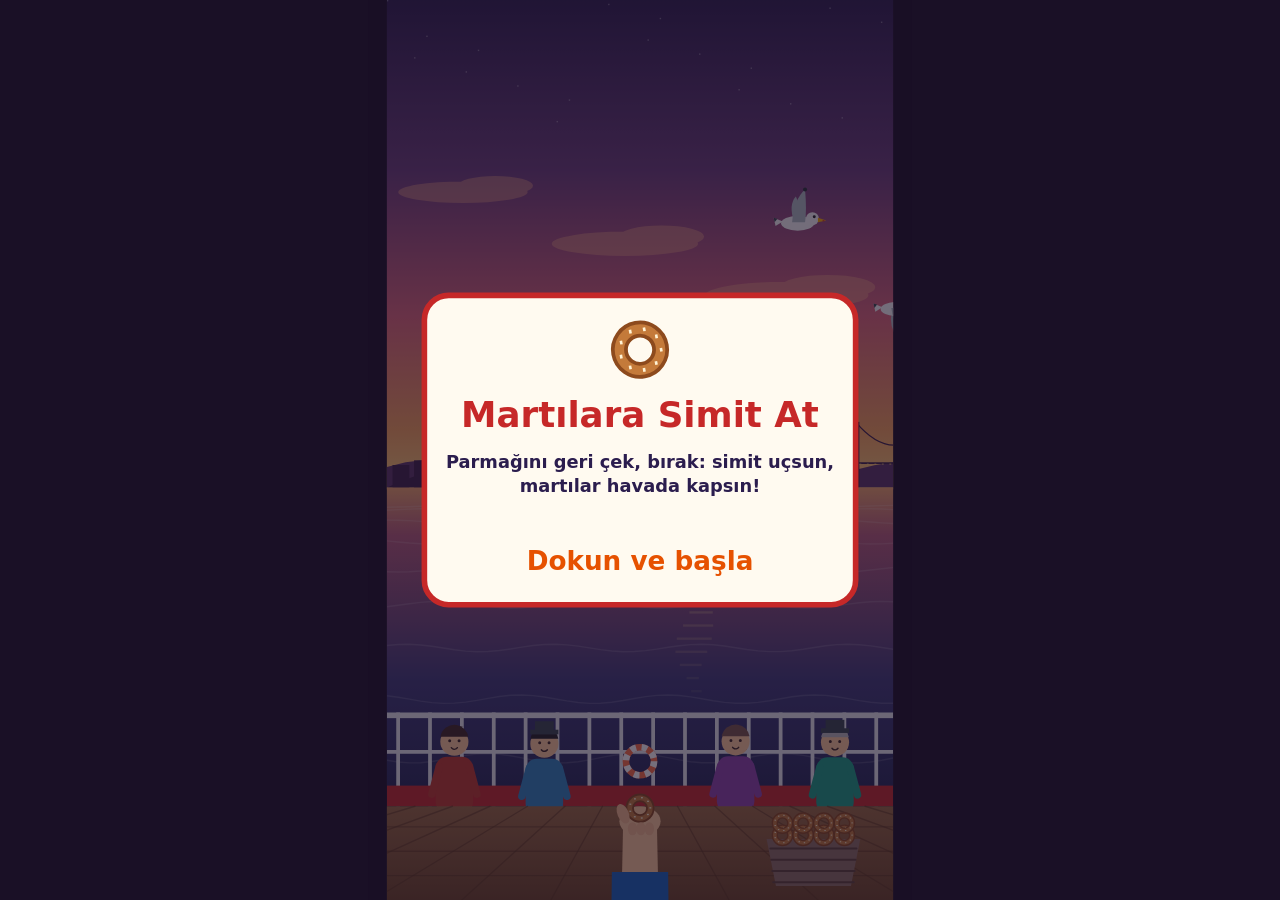
==== martilara-simit/index.html @ 53291dc3 "Add Martılara Simit At and a game index for GitHub Pages. Each game lives in its own folder so more " ====
<!DOCTYPE html>
<html lang="tr">
<head>
<meta charset="UTF-8">
<meta name="viewport" content="width=device-width, initial-scale=1, maximum-scale=1, user-scalable=no, viewport-fit=cover">
<meta name="theme-color" content="#1a1026">
<title>Martılara Simit At</title>
<style>
  html, body { margin: 0; height: 100%; overflow: hidden; background: #1a1026; }
  canvas {
    position: fixed; inset: 0; width: 100%; height: 100%; display: block;
    touch-action: none; user-select: none; -webkit-user-select: none; -webkit-tap-highlight-color: transparent;
  }
</style>
</head>
<body>
<canvas id="c"></canvas>
<script>
'use strict';

/* =========================================================
   AYARLAR
   ========================================================= */

const VW = 540, VH = 960;           // dikey mantıksal ekran (9:16)
const ROUND = 60;                    // tur süresi (sn)
const GRAVITY = 900;                 // px/sn²
const MAX_SPEED = 1350;              // en güçlü atış
const PULL_K = 5;                    // geri çekme → hız çarpanı
const MIN_PULL = 18;
const HAND = { x: 270, y: 868 };     // simidin elden çıktığı nokta
const BASKET = { x: 455, y: 905 };   // simit sepeti (hırsız martının hedefi)
const STOCK_MAX = 8;                 // sepetteki en fazla simit
const REFILL = 1.5;                  // her kaç saniyede bir simit gelir
const CATCH_R = 24;                  // martının simidi kapma yarıçapı
const HOMING_R = 80;                 // martı yakındaki simide doğru yönelir
const HOMING_SPEED = 50;
const HORIZON = 520, DECK_Y = 860;
const PASSENGER_HEAD_Y = 792;

const LINES_FED = ['Mmm, susamlı!', 'Sağ ol hemşerim!', 'Çay da var mı?', 'Bir tane daha!',
  'Kaşar da olsaydı!', 'Oh be!', 'Simit dediğin böyle!', 'Taze mi bu?', 'Eline sağlık!', 'Yaşasın vapur!'];
const LINES_THIEF = ['Bu benim artık!', 'Hehe, sağ ol!', 'Kim bakıyor ki?', 'Sepet benim!'];
const LINES_THIEF_HIT = ['Tamam tamam gidiyorum!', 'Aa, yakalandım!', 'Bir daha yapmam!'];
const LINES_HUNGRY = ['Bana da bir simit!', 'Abi bana da!', 'Açlıktan bayılacağım!', 'Bir simit de buraya!'];
const LINES_FEDP = ['Afiyet olsun bana!', 'Eline sağlık!', 'Çayım da olsaydı!', 'Tam isabet!'];
const LINES_HIT = ['Kardeşim dikkat!', 'Hop! Kafama!', 'Gözümü çıkaracaktın!', 'Martıya at, bana değil!'];
const LINES_GOLD = ['Altın martı!', 'Parıl parıl!'];

/* =========================================================
   YARDIMCILAR
   ========================================================= */

const rand = (a, b) => a + Math.random() * (b - a);
const pick = a => a[Math.floor(Math.random() * a.length)];
const clamp = (v, a, b) => Math.max(a, Math.min(b, v));
const fmt = n => Math.round(n).toLocaleString('tr-TR');
function store(k, v) {
  try { if (v === undefined) return localStorage.getItem(k); localStorage.setItem(k, v); } catch (e) { return null; }
}

/* =========================================================
   SES (yalnızca WebAudio ile üretilir)
   ========================================================= */

const Sound = {
  ac: null, master: null, muted: store('simit_mute') === '1', noiseBuf: null, waves: null,

  init() {
    if (!this.ac) {
      try {
        this.ac = new (window.AudioContext || window.webkitAudioContext)();
        this.master = this.ac.createGain();
        this.master.gain.value = this.muted ? 0 : 1;
        this.master.connect(this.ac.destination);
        const len = this.ac.sampleRate * 2;
        this.noiseBuf = this.ac.createBuffer(1, len, this.ac.sampleRate);
        const d = this.noiseBuf.getChannelData(0);
        for (let i = 0; i < len; i++) d[i] = Math.random() * 2 - 1;
        this.startWaves();
      } catch (e) { this.ac = null; }
    }
    if (this.ac && this.ac.state === 'suspended') this.ac.resume();
  },
  toggle() {
    this.muted = !this.muted;
    store('simit_mute', this.muted ? '1' : '0');
    if (this.master) this.master.gain.value = this.muted ? 0 : 1;
  },
  env(g, t0, a, peak, rel) {
    g.gain.setValueAtTime(0.0001, t0);
    g.gain.exponentialRampToValueAtTime(peak, t0 + a);
    g.gain.exponentialRampToValueAtTime(0.0001, t0 + a + rel);
  },
  osc(type, f1, f2, dur, vol, delay) {
    if (!this.ac) return;
    const t0 = this.ac.currentTime + (delay || 0);
    const o = this.ac.createOscillator(), g = this.ac.createGain();
    o.type = type; o.frequency.setValueAtTime(f1, t0);
    o.frequency.exponentialRampToValueAtTime(Math.max(20, f2), t0 + dur);
    this.env(g, t0, 0.01, vol, dur);
    o.connect(g).connect(this.master); o.start(t0); o.stop(t0 + dur + 0.05);
  },
  noise(f1, f2, dur, vol, q) {
    if (!this.ac) return;
    const t0 = this.ac.currentTime;
    const s = this.ac.createBufferSource(); s.buffer = this.noiseBuf;
    const f = this.ac.createBiquadFilter(); f.type = 'bandpass'; f.Q.value = q || 1.5;
    f.frequency.setValueAtTime(f1, t0); f.frequency.exponentialRampToValueAtTime(f2, t0 + dur);
    const g = this.ac.createGain(); this.env(g, t0, 0.02, vol, dur);
    s.connect(f).connect(g).connect(this.master); s.start(t0); s.stop(t0 + dur + 0.05);
  },
  // Martı çığlığı: titreşimli, aşağı kayan "kiyaa"
  gull(vol) {
    if (!this.ac) return;
    const n = 1 + Math.floor(Math.random() * 3), base = rand(1300, 1900);
    for (let k = 0; k < n; k++) {
      const t0 = this.ac.currentTime + k * rand(0.22, 0.3);
      const o = this.ac.createOscillator(), lfo = this.ac.createOscillator(), lg = this.ac.createGain();
      const f = this.ac.createBiquadFilter(), g = this.ac.createGain();
      o.type = 'sawtooth';
      o.frequency.setValueAtTime(base * 1.15, t0);
      o.frequency.exponentialRampToValueAtTime(base * 0.6, t0 + 0.24);
      lfo.frequency.value = 28; lg.gain.value = 70; lfo.connect(lg).connect(o.frequency);
      f.type = 'bandpass'; f.frequency.value = 1900; f.Q.value = 4;
      this.env(g, t0, 0.03, vol || 0.05, 0.24);
      o.connect(f).connect(g).connect(this.master);
      o.start(t0); lfo.start(t0); o.stop(t0 + 0.32); lfo.stop(t0 + 0.32);
    }
  },
  // Vapur düdüğü
  horn() {
    if (!this.ac) return;
    const t0 = this.ac.currentTime;
    const f = this.ac.createBiquadFilter(); f.type = 'lowpass'; f.frequency.value = 520;
    const g = this.ac.createGain();
    g.gain.setValueAtTime(0.0001, t0);
    g.gain.exponentialRampToValueAtTime(0.16, t0 + 0.2);
    g.gain.setValueAtTime(0.16, t0 + 1.4);
    g.gain.exponentialRampToValueAtTime(0.0001, t0 + 2.0);
    [98, 147, 196.5].forEach(fr => {
      const o = this.ac.createOscillator(); o.type = 'sawtooth'; o.frequency.value = fr;
      o.connect(f); o.start(t0); o.stop(t0 + 2.1);
    });
    f.connect(g).connect(this.master);
  },
  // Hafif dalga uğultusu
  startWaves() {
    const s = this.ac.createBufferSource(); s.buffer = this.noiseBuf; s.loop = true;
    const f = this.ac.createBiquadFilter(); f.type = 'lowpass'; f.frequency.value = 420;
    const g = this.ac.createGain(); g.gain.value = 0.025;
    const lfo = this.ac.createOscillator(), lg = this.ac.createGain();
    lfo.frequency.value = 0.15; lg.gain.value = 0.018; lfo.connect(lg).connect(g.gain);
    s.connect(f).connect(g).connect(this.master); s.start(); lfo.start();
  },
  throw()  { this.noise(500, 2400, 0.2, 0.25, 1.2); },
  catch(c) { this.osc('sine', 600, 1200, 0.09, 0.2); this.osc('triangle', 900 + c * 60, 1600 + c * 80, 0.1, 0.12, 0.07); },
  gold()   { [0, 1, 2, 3, 4].forEach(k => this.osc('sine', 880 * Math.pow(1.19, k), 900 * Math.pow(1.19, k), 0.12, 0.1, k * 0.06)); },
  bonk()   { this.osc('square', 220, 80, 0.18, 0.12); },
  thud()   { this.noise(300, 120, 0.12, 0.2, 0.8); },
  steal()  { this.osc('triangle', 900, 250, 0.35, 0.15); },
  yum()    { [0, 1, 2].forEach(k => this.osc('sine', 520 * Math.pow(1.26, k), 540 * Math.pow(1.26, k), 0.1, 0.12, k * 0.08)); },
};

/* =========================================================
   OYUN DURUMU
   ========================================================= */

// mode: 'start' | 'play' | 'pause' | 'end'
let G = null;

function newGame() {
  G = {
    mode: 'start', t: 0, score: 0, fed: 0, combo: 0, bestCombo: 0, thrown: 0, hitsOnPeople: 0,
    stock: STOCK_MAX, refill: 0, handCooldown: 0,
    gulls: [], simits: [], crumbs: [], floats: [], bubbles: [], splashes: [],
    spawnTimer: 0.5, goldTimer: rand(12, 20), thiefTimer: rand(9, 14), hungryTimer: rand(6, 10),
    cryTimer: 2, hornTimer: rand(14, 22), shake: 0, endAt: 0,
    passengers: [
      { x: 72,  col: '#c0392b', hair: '#3e2723', hat: false, hungry: 0, hit: 0, eat: 0 },
      { x: 168, col: '#2e86c1', hair: '#212121', hat: true,  hungry: 0, hit: 0, eat: 0 },
      { x: 372, col: '#8e44ad', hair: '#795548', hat: false, hungry: 0, hit: 0, eat: 0 },
      { x: 478, col: '#16a085', hair: '#bdbdbd', hat: true,  hungry: 0, hit: 0, eat: 0 },
    ],
    drag: null,
  };
}

/* =========================================================
   SİMÜLASYON
   ========================================================= */

function step(dt) {
  if (G.mode !== 'play') return;
  G.t += dt;

  // Simit stoğu yavaşça dolar
  if (G.stock < STOCK_MAX) {
    G.refill += dt;
    if (G.refill >= REFILL) { G.refill = 0; G.stock++; }
  } else G.refill = 0;
  G.handCooldown = Math.max(0, G.handCooldown - dt);

  spawnGulls(dt);
  G.gulls.forEach(g => updateGull(g, dt));
  G.gulls = G.gulls.filter(g => !g.gone);
  G.simits.forEach(s => updateSimit(s, dt));
  G.simits = G.simits.filter(s => !s.gone);
  updatePassengers(dt);

  // Ortam sesleri
  G.cryTimer -= dt;
  if (G.cryTimer <= 0) { G.cryTimer = rand(2.5, 6); Sound.gull(0.035); }
  G.hornTimer -= dt;
  if (G.hornTimer <= 0) { G.hornTimer = rand(18, 26); Sound.horn(); }

  updateEffects(dt);
  if (G.t >= ROUND) endGame();
}

function spawnGulls(dt) {
  const normal = G.gulls.filter(g => g.kind === 'normal' && g.state === 'fly').length;
  const want = G.t < 20 ? 3 : G.t < 40 ? 4 : 5;
  G.spawnTimer -= dt;
  if (G.spawnTimer <= 0 && normal < want) {
    G.spawnTimer = rand(0.6, 1.4);
    addGull('normal');
  }
  G.goldTimer -= dt;
  if (G.goldTimer <= 0) {
    G.goldTimer = rand(14, 22);
    addGull('gold');
    addFloat(VW / 2, 200, pick(LINES_GOLD), '#ffd54f', 30);
    Sound.gold();
  }
  G.thiefTimer -= dt;
  if (G.thiefTimer <= 0 && G.t < ROUND - 4) {
    G.thiefTimer = rand(10, 15);
    addGull('thief');
  }
}

function addGull(kind) {
  const fromLeft = Math.random() < 0.5;
  const speed = kind === 'gold' ? rand(190, 230) : rand(85, 155) + G.t * 0.9;
  const g = {
    kind, state: 'fly', x: fromLeft ? -40 : VW + 40, y: 0,
    vx: (fromLeft ? 1 : -1) * speed, vy: 0,
    baseY: kind === 'gold' ? rand(130, 300) : rand(110, 450),
    amp: rand(10, 35), freq: rand(1, 2.2), phase: rand(0, 6), flap: rand(0, 6),
    flapSpeed: kind === 'gold' ? 16 : rand(9, 13), size: kind === 'gold' ? 1.15 : rand(0.9, 1.1),
    life: 0, carrying: false,
  };
  if (kind === 'thief') {
    g.baseY = rand(160, 260);
    g.vx = (fromLeft ? 1 : -1) * 130;
    g.state = 'cruise';
    g.diveAt = rand(1.2, 2.2);
  }
  g.y = g.baseY;
  G.gulls.push(g);
}

function updateGull(g, dt) {
  g.life += dt;
  g.flap += g.flapSpeed * dt;
  if (g.state === 'fly') {
    g.x += g.vx * dt;
    g.baseY += g.vy * dt;
    g.vy *= Math.pow(0.3, dt);
    g.y = g.baseY + Math.sin(g.life * g.freq + g.phase) * g.amp;
    // Yakındaki simide doğru meyletme
    for (const s of G.simits) {
      const dx = s.x - g.x, dy = s.y - g.y, d = Math.hypot(dx, dy);
      if (d < HOMING_R && d > 1) {
        g.x += dx / d * HOMING_SPEED * dt;
        g.baseY += dy / d * HOMING_SPEED * dt;
      }
    }
    if ((g.vx > 0 && g.x > VW + 60) || (g.vx < 0 && g.x < -60)) g.gone = true;
  } else if (g.state === 'cruise') {     // hırsız: önce gezinir, sonra sepete dalar
    g.x += g.vx * dt;
    g.y = g.baseY + Math.sin(g.life * 3) * 10;
    if (g.life > g.diveAt && g.x > 60 && g.x < VW - 60) {
      g.state = 'dive';
      addBubble(g.x, g.y - 30, pick(LINES_THIEF), '#fff3e0');
      Sound.gull(0.07);
    }
    if ((g.vx > 0 && g.x > VW + 60) || (g.vx < 0 && g.x < -60)) g.gone = true;
  } else if (g.state === 'dive') {
    const dx = BASKET.x - g.x, dy = BASKET.y - 30 - g.y, d = Math.hypot(dx, dy);
    const sp = 210;
    g.vx = dx / d * sp; g.x += g.vx * dt; g.y += dy / d * sp * dt;
    if (d < 20) {
      if (G.stock > 0) {
        G.stock--;
        g.carrying = true;
        addFloat(BASKET.x - 40, BASKET.y - 70, 'Simidini çaldı! -1', '#ff8a80', 22);
        addBubble(g.x, g.y - 40, pick(LINES_THIEF), '#fff3e0');
        Sound.steal();
        G.shake = 6;
      }
      g.state = 'leave'; g.vx = (g.x < VW / 2 ? -1 : 1) * 220; g.vy = -260;
    }
  } else if (g.state === 'leave' || g.state === 'fed' || g.state === 'flee') {
    g.x += g.vx * dt; g.y += g.vy * dt;
    if (g.y < -80 || g.x < -80 || g.x > VW + 80) g.gone = true;
  }
}

// Simit uçuşu ve çarpışmalar
function updateSimit(s, dt) {
  s.vy += GRAVITY * dt;
  s.x += s.vx * dt; s.y += s.vy * dt;
  s.rot += s.spin * dt;
  s.age += dt;
  if (Math.random() < 0.3) G.crumbs.push(crumb(s.x, s.y, 0.4)); // susam izi

  // Martılar
  for (const g of G.gulls) {
    if (g.state === 'leave' || g.state === 'fed' || g.state === 'flee') continue;
    const r = CATCH_R * g.size;
    if (Math.hypot(s.x - g.x, s.y - g.y) < r) {
      s.gone = true;
      if (g.kind === 'thief') hitThief(g);
      else feedGull(g);
      return;
    }
  }

  // Yolcular (yalnızca düşerken)
  if (s.vy > 0 && s.y >= PASSENGER_HEAD_Y && s.y < DECK_Y + 20) {
    for (const p of G.passengers) {
      if (Math.abs(s.x - p.x) < 26) { s.gone = true; landOnPassenger(p, s); return; }
    }
  }
  // Güverteye düştü ya da ekrandan çıktı → kaçtı
  if (s.vy > 0 && s.y >= DECK_Y + 40) {
    s.gone = true; miss();
    for (let k = 0; k < 10; k++) G.crumbs.push(crumb(s.x, s.y, 1));
    Sound.thud();
    if (Math.random() < 0.3) addBubble(nearestPassenger(s.x).x, PASSENGER_HEAD_Y - 40, pick(['Simit israf olmasın!', 'Yazık oldu simide!', 'Martıya at martıya!']));
  } else if (s.x < -40 || s.x > VW + 40) {
    s.gone = true; miss();
  }
}

function feedGull(g) {
  G.combo++;
  G.bestCombo = Math.max(G.bestCombo, G.combo);
  G.fed++;
  const mult = Math.min(G.combo, 10);
  const pts = (g.kind === 'gold' ? 50 : 10) * mult;
  G.score += pts;
  g.state = 'fed'; g.carrying = true;
  g.vx = (g.vx >= 0 ? 1 : -1) * rand(160, 220); g.vy = rand(-200, -120);
  g.flapSpeed = 20;
  const label = '+' + pts + (G.combo > 1 ? '  x' + G.combo : '');
  addFloat(g.x, g.y - 30, label, g.kind === 'gold' ? '#ffd54f' : '#ffffff', g.kind === 'gold' ? 34 : 24 + Math.min(G.combo, 6) * 2);
  if (G.combo >= 3 && G.combo % 3 === 0) addFloat(VW / 2, 330, G.combo + ' KOMBO!', '#ffeb3b', 44);
  if (Math.random() < 0.45 || g.kind === 'gold') addBubble(g.x, g.y - 34, pick(LINES_FED));
  for (let k = 0; k < (g.kind === 'gold' ? 26 : 14); k++) G.crumbs.push(crumb(g.x, g.y, 1, g.kind === 'gold'));
  if (g.kind === 'gold') { Sound.gold(); G.shake = 6; } else Sound.catch(G.combo);
  if (Math.random() < 0.5) Sound.gull(0.05);
}

function hitThief(g) {
  G.score += 20;
  g.state = 'flee'; g.vx = (g.x < VW / 2 ? -1 : 1) * 260; g.vy = -300; g.flapSpeed = 22;
  addFloat(g.x, g.y - 30, 'Hırsızı kovaladın! +20', '#b9f6ca', 22);
  addBubble(g.x, g.y - 40, pick(LINES_THIEF_HIT), '#fff3e0');
  for (let k = 0; k < 12; k++) G.crumbs.push(crumb(g.x, g.y, 1));
  Sound.catch(1); Sound.gull(0.06);
}

function landOnPassenger(p, s) {
  for (let k = 0; k < 12; k++) G.crumbs.push(crumb(s.x, s.y, 1));
  if (p.hungry > 0) {
    p.hungry = 0; p.eat = 1.5;
    G.score += 40;
    addFloat(p.x, PASSENGER_HEAD_Y - 60, 'Afiyet olsun! +40', '#b9f6ca', 24);
    addBubble(p.x, PASSENGER_HEAD_Y - 30, pick(LINES_FEDP));
    Sound.yum();
  } else {
    p.hit = 0.8;
    G.combo = 0;
    G.hitsOnPeople++;
    G.score = Math.max(0, G.score - 15);
    G.shake = 8;
    addFloat(p.x, PASSENGER_HEAD_Y - 60, '-15', '#ff5252', 26);
    addBubble(p.x, PASSENGER_HEAD_Y - 30, pick(LINES_HIT), '#ffebee', true);
    Sound.bonk();
  }
}

function miss() { G.combo = 0; }

function nearestPassenger(x) {
  return G.passengers.reduce((a, b) => (Math.abs(b.x - x) < Math.abs(a.x - x) ? b : a));
}

function updatePassengers(dt) {
  G.passengers.forEach(p => {
    p.hit = Math.max(0, p.hit - dt);
    p.eat = Math.max(0, p.eat - dt);
    if (p.hungry > 0) {
      p.hungry -= dt;
      if (p.hungry <= 0) addBubble(p.x, PASSENGER_HEAD_Y - 30, pick(['Neyse, kalsın...', 'Bana yok galiba!']));
    }
  });
  G.hungryTimer -= dt;
  if (G.hungryTimer <= 0) {
    G.hungryTimer = rand(9, 14);
    const free = G.passengers.filter(p => p.hungry <= 0 && p.eat <= 0);
    if (free.length && G.t < ROUND - 3) {
      const p = pick(free);
      p.hungry = 6;
      addBubble(p.x, PASSENGER_HEAD_Y - 30, pick(LINES_HUNGRY), '#fffde7', true, 4.5);
    }
  }
}

/* ---------- Atış ---------- */

function throwSimit(vx, vy) {
  if (G.mode !== 'play' || G.stock <= 0) return false;
  const sp = Math.hypot(vx, vy);
  if (sp > MAX_SPEED) { vx *= MAX_SPEED / sp; vy *= MAX_SPEED / sp; }
  G.stock--; G.thrown++;
  G.handCooldown = 0.22;
  G.simits.push({ x: HAND.x, y: HAND.y - 6, vx, vy, rot: 0, spin: rand(8, 14) * (vx < 0 ? -1 : 1), age: 0 });
  Sound.throw();
  return true;
}

function dragVelocity(d) {
  const dx = d.x0 - d.x, dy = d.y0 - d.y;
  let vx = dx * PULL_K, vy = dy * PULL_K;
  const sp = Math.hypot(vx, vy);
  if (sp > MAX_SPEED) { vx *= MAX_SPEED / sp; vy *= MAX_SPEED / sp; }
  return { vx, vy, pull: Math.hypot(dx, dy) };
}

/* ---------- Efektler ---------- */

function crumb(x, y, power, gold) {
  return {
    x, y, vx: rand(-120, 120) * power, vy: rand(-160, 40) * power, life: rand(0.4, 0.9),
    col: gold ? pick(['#ffd54f', '#fff59d', '#ffecb3']) : pick(['#c68642', '#a0522d', '#fff8e1', '#f5deb3']),
    r: rand(1.2, 3),
  };
}
function addFloat(x, y, text, col, size) { G.floats.push({ x, y, text, col, size: size || 22, life: 1.3 }); }
function addBubble(x, y, text, bg, force, life) {
  if (!force && G.bubbles.length >= 3) return;
  G.bubbles.push({ x, y, text, bg: bg || '#ffffff', life: life || 2, max: life || 2 });
}
function updateEffects(dt) {
  G.crumbs.forEach(c => { c.life -= dt; c.x += c.vx * dt; c.y += c.vy * dt; c.vy += 500 * dt; });
  G.crumbs = G.crumbs.filter(c => c.life > 0);
  G.floats.forEach(f => { f.life -= dt; f.y -= 40 * dt; });
  G.floats = G.floats.filter(f => f.life > 0);
  G.bubbles.forEach(b => b.life -= dt);
  G.bubbles = G.bubbles.filter(b => b.life > 0);
  G.shake *= Math.pow(0.01, dt);
}

/* =========================================================
   OYUN AKIŞI
   ========================================================= */

function startGame() {
  newGame();
  G.mode = 'play';
  Sound.init();
  Sound.horn();
  setTimeout(() => Sound.gull(0.06), 600);
}

function bestScore() { return parseInt(store('simit_best') || '0', 10) || 0; }

function endGame() {
  G.mode = 'end';
  G.endAt = performance.now();
  G.prevBest = bestScore();
  G.record = G.score > G.prevBest;
  if (G.record) store('simit_best', String(G.score));
  G.drag = null;
  Sound.horn();
}

/* =========================================================
   GİRİŞ (tek parmak / fare)
   ========================================================= */

const canvas = document.getElementById('c');
const ctx = canvas.getContext('2d');
let view = { s: 1, ox: 0, oy: 0, dpr: 1 };

function toLogical(cx, cy) { return { x: (cx - view.ox) / view.s, y: (cy - view.oy) / view.s }; }

const ICON_SOUND = { x: VW - 78, y: 16, w: 30, h: 30 };
const ICON_PAUSE = { x: VW - 40, y: 16, w: 30, h: 30 };
let hudDy = 0;
const inIcon = (p, r) => p.x > r.x - 8 && p.x < r.x + r.w + 8 && p.y > r.y - 8 && p.y < r.y + r.h + 8;

let activePointer = null;
canvas.addEventListener('pointerdown', e => {
  e.preventDefault();
  const p = toLogical(e.clientX, e.clientY);
  Sound.init();
  if (G.mode === 'start') { startGame(); return; }
  if (G.mode === 'end') { if (performance.now() - G.endAt > 900) startGame(); return; }
  if (G.mode === 'pause') { G.mode = 'play'; return; }
  const ph = { x: p.x, y: p.y - hudDy };
  if (inIcon(ph, ICON_SOUND)) { Sound.toggle(); return; }
  if (inIcon(ph, ICON_PAUSE)) { G.mode = 'pause'; G.drag = null; return; }
  if (activePointer !== null) return;      // tek parmak
  if (G.stock <= 0) {
    addBubble(BASKET.x - 30, BASKET.y - 60, 'Simit bitti, bekle!', '#fffde7', true, 1.2);
    return;
  }
  activePointer = e.pointerId;
  try { canvas.setPointerCapture(e.pointerId); } catch (err) {}
  G.drag = { x0: p.x, y0: p.y, x: p.x, y: p.y };
});
canvas.addEventListener('pointermove', e => {
  if (e.pointerId !== activePointer || !G.drag) return;
  const p = toLogical(e.clientX, e.clientY);
  G.drag.x = p.x; G.drag.y = p.y;
});
function release(e, cancel) {
  if (e.pointerId !== activePointer) return;
  activePointer = null;
  const d = G.drag; G.drag = null;
  if (!d || cancel || G.mode !== 'play') return;
  const v = dragVelocity(d);
  if (v.pull >= MIN_PULL && v.vy < 0) throwSimit(v.vx, v.vy);
}
canvas.addEventListener('pointerup', e => release(e, false));
canvas.addEventListener('pointercancel', e => release(e, true));
window.addEventListener('keydown', e => {
  if ((e.code === 'Space' || e.code === 'Escape' || e.code === 'KeyP') && (G.mode === 'play' || G.mode === 'pause')) {
    e.preventDefault(); G.mode = G.mode === 'play' ? 'pause' : 'play'; G.drag = null;
  }
});
document.addEventListener('visibilitychange', () => { if (document.hidden && G.mode === 'play') { G.mode = 'pause'; G.drag = null; } });

function resize() {
  const w = window.innerWidth, h = window.innerHeight, dpr = Math.min(window.devicePixelRatio || 1, 3);
  canvas.width = Math.round(w * dpr); canvas.height = Math.round(h * dpr);
  const s = Math.min(w / VW, h / VH);
  view = { s, ox: (w - VW * s) / 2, oy: (h - VH * s) / 2, dpr, w, h };
}
window.addEventListener('resize', resize);

/* =========================================================
   ÇİZİM
   ========================================================= */

let T = 0; // görsel zaman (sn)

function render() {
  ctx.setTransform(view.dpr, 0, 0, view.dpr, 0, 0);
  ctx.fillStyle = '#1a1026'; ctx.fillRect(0, 0, view.w, view.h);
  ctx.setTransform(view.dpr * view.s, 0, 0, view.dpr * view.s, view.dpr * view.ox, view.dpr * view.oy);
  ctx.save();
  // Telefonda üst/alt boşluklar gökyüzü ve güverte ile doldurulur (siyah bant kalmaz)
  const extT = view.oy / view.s, extB = (view.h - view.oy) / view.s - VH;
  ctx.beginPath(); ctx.rect(0, -extT, VW, VH + extT + extB); ctx.clip();
  if (extT > 0) {
    ctx.fillStyle = '#2b1d4e'; ctx.fillRect(-20, -extT - 20, VW + 40, extT + 22);
    ctx.fillStyle = '#6d4425'; ctx.fillRect(-20, VH - 2, VW + 40, extB + 22);
  }
  if (G.shake > 0.3) ctx.translate(rand(-G.shake, G.shake), rand(-G.shake, G.shake));

  drawSky();
  drawSkyline();
  drawSea();
  G.gulls.forEach(drawGull);
  drawDeck();
  G.simits.forEach(s => drawSimit(s.x, s.y, 1, s.rot));
  drawHand();
  if (G.drag && G.mode === 'play') drawAim();
  drawEffects();
  ctx.restore();
  // Bilgi çubuğu ekranın gerçek üst kenarına yakın dursun
  hudDy = -Math.max(0, extT - 6);
  ctx.translate(0, hudDy);
  drawHud();
  ctx.translate(0, -hudDy);
  if (G.mode === 'start') drawStartCard();
  if (G.mode === 'pause') drawPauseCard();
  if (G.mode === 'end') drawEndCard();
}

function drawSky() {
  const g = ctx.createLinearGradient(0, 0, 0, HORIZON);
  g.addColorStop(0, '#2b1d4e'); g.addColorStop(0.35, '#6a3d7a'); g.addColorStop(0.65, '#e0677a');
  g.addColorStop(0.88, '#f8a35b'); g.addColorStop(1, '#ffd27a');
  ctx.fillStyle = g; ctx.fillRect(-20, -20, VW + 40, HORIZON + 22);
  // yıldızlar (üstte hafif)
  ctx.fillStyle = '#ffffff55';
  for (let k = 0; k < 18; k++) ctx.fillRect((k * 97) % VW, (k * 53) % 140, 1.5, 1.5);
  // güneş
  const sx = 330, sy = HORIZON - 6;
  const sg = ctx.createRadialGradient(sx, sy, 10, sx, sy, 140);
  sg.addColorStop(0, '#fff3c4'); sg.addColorStop(0.25, '#ffcf6b99'); sg.addColorStop(1, '#ffcf6b00');
  ctx.fillStyle = sg; ctx.fillRect(sx - 140, sy - 140, 280, 280);
  ctx.fillStyle = '#fff1b8'; ctx.beginPath(); ctx.arc(sx, sy, 38, Math.PI, 0); ctx.fill();
  // bulutlar
  ctx.fillStyle = '#ffb38a66';
  for (let k = 0; k < 4; k++) {
    const x = ((k * 170 + T * (6 + k * 2)) % (VW + 200)) - 100, y = 150 + k * 55;
    cloud(x, y, 1 + k * 0.15);
  }
}
function cloud(x, y, s) {
  ctx.beginPath();
  ctx.ellipse(x, y, 60 * s, 10 * s, 0, 0, Math.PI * 2);
  ctx.ellipse(x + 30 * s, y - 6 * s, 35 * s, 9 * s, 0, 0, Math.PI * 2);
  ctx.fill();
}

// İstanbul silueti: Süleymaniye, Galata Kulesi, köprü, Kız Kulesi
function drawSkyline() {
  const far = '#5b3566', mid = '#3d2049';
  // uzak tepeler
  ctx.fillStyle = far;
  ctx.beginPath(); ctx.moveTo(0, HORIZON);
  for (let x = 0; x <= VW; x += 20) ctx.lineTo(x, HORIZON - 22 - Math.sin(x * 0.012) * 10 - Math.sin(x * 0.05) * 3);
  ctx.lineTo(VW, HORIZON); ctx.fill();

  ctx.fillStyle = mid;
  // Süleymaniye'nin tepesi ve binalar
  ctx.beginPath(); ctx.moveTo(0, HORIZON);
  ctx.quadraticCurveTo(90, HORIZON - 40, 190, HORIZON - 44);
  ctx.quadraticCurveTo(290, HORIZON - 40, 330, HORIZON - 12);
  ctx.lineTo(330, HORIZON); ctx.fill();
  for (let k = 0; k < 14; k++) {
    const x = 6 + k * 23, h = 8 + ((k * 37) % 17);
    ctx.fillRect(x, HORIZON - 30 - h + Math.abs(k - 7) * 2, 18, h + 30);
  }
  // Süleymaniye Camii
  const cx = 190, by = HORIZON - 52;
  ctx.fillRect(cx - 62, by - 8, 124, 20);
  dome(cx, by - 8, 34, 26);
  dome(cx - 40, by - 4, 15, 11); dome(cx + 40, by - 4, 15, 11);
  dome(cx - 22, by - 10, 18, 13); dome(cx + 22, by - 10, 18, 13);
  ctx.fillRect(cx - 2, by - 48, 4, 14);                         // alem
  [[-78, 92], [-66, 72], [66, 72], [78, 92]].forEach(([dx, h]) => minaret(cx + dx, by + 12, h));

  // Galata Kulesi ve Beyoğlu
  ctx.fillStyle = mid;
  ctx.beginPath(); ctx.moveTo(340, HORIZON);
  ctx.quadraticCurveTo(400, HORIZON - 36, 470, HORIZON - 18); ctx.lineTo(470, HORIZON); ctx.fill();
  for (let k = 0; k < 6; k++) ctx.fillRect(345 + k * 20, HORIZON - 36 - ((k * 29) % 14), 16, 40);
  const gx = 405, gb = HORIZON - 30;
  ctx.fillRect(gx - 13, gb - 78, 26, 80);
  ctx.fillRect(gx - 16, gb - 88, 32, 10);
  ctx.beginPath(); ctx.moveTo(gx - 15, gb - 88); ctx.lineTo(gx, gb - 124); ctx.lineTo(gx + 15, gb - 88); ctx.fill();
  ctx.fillStyle = '#ffd77a';
  for (let k = 0; k < 3; k++) ctx.fillRect(gx - 9 + k * 7, gb - 85, 3, 5);
  ctx.fillRect(gx - 1.5, gb - 50, 3, 6);

  // Köprü (sağda, kuleler ve halatlar)
  const tx = 500, ty = HORIZON - 70;
  ctx.strokeStyle = mid; ctx.lineWidth = 2;
  ctx.beginPath(); ctx.moveTo(440, HORIZON - 26); ctx.lineTo(VW, HORIZON - 26); ctx.stroke();
  ctx.fillStyle = mid; ctx.fillRect(tx - 4, ty, 8, 70);
  ctx.lineWidth = 1.3;
  ctx.beginPath(); ctx.moveTo(tx, ty); ctx.quadraticCurveTo(470, HORIZON - 30, 440, HORIZON - 30); ctx.stroke();
  ctx.beginPath(); ctx.moveTo(tx, ty); ctx.quadraticCurveTo(530, HORIZON - 34, VW + 20, HORIZON - 50); ctx.stroke();
  ctx.strokeStyle = '#ffd77a99'; ctx.setLineDash([2, 6]);
  ctx.beginPath(); ctx.moveTo(440, HORIZON - 25); ctx.lineTo(VW, HORIZON - 25); ctx.stroke(); ctx.setLineDash([]);
}
function dome(x, y, rx, ry) { ctx.beginPath(); ctx.ellipse(x, y, rx, ry, 0, Math.PI, 0); ctx.fill(); }
function minaret(x, base, h) {
  ctx.fillRect(x - 2.5, base - h, 5, h);
  ctx.fillRect(x - 4, base - h * 0.62, 8, 2); ctx.fillRect(x - 4, base - h * 0.82, 8, 2);
  ctx.beginPath(); ctx.moveTo(x - 3, base - h); ctx.lineTo(x, base - h - 14); ctx.lineTo(x + 3, base - h); ctx.fill();
}

function drawSea() {
  const g = ctx.createLinearGradient(0, HORIZON, 0, DECK_Y);
  g.addColorStop(0, '#f2a76b'); g.addColorStop(0.15, '#b85d7a'); g.addColorStop(0.6, '#3d3a78'); g.addColorStop(1, '#1f2552');
  ctx.fillStyle = g; ctx.fillRect(-20, HORIZON, VW + 40, DECK_Y - HORIZON);
  // güneş yansıması
  for (let k = 0; k < 16; k++) {
    const y = HORIZON + 6 + k * 14, w = 50 - k * 2 + Math.sin(T * 2 + k) * 10;
    ctx.fillStyle = 'rgba(255,225,150,' + (0.5 - k * 0.028) + ')';
    ctx.fillRect(330 - w / 2 + Math.sin(T * 1.5 + k * 0.7) * 6, y, w, 2.5);
  }
  // dalgalar
  ctx.strokeStyle = '#ffffff22'; ctx.lineWidth = 1.5;
  for (let r = 0; r < 9; r++) {
    const y = HORIZON + 20 + r * r * 4.2, amp = 1 + r * 0.5, sp = 0.6 + r * 0.15;
    ctx.beginPath();
    for (let x = 0; x <= VW; x += 12) {
      const yy = y + Math.sin(x * 0.04 + T * sp * 2 + r) * amp;
      x === 0 ? ctx.moveTo(x, yy) : ctx.lineTo(x, yy);
    }
    ctx.stroke();
  }
  // Kız Kulesi
  const kx = 92, ky = 585;
  ctx.fillStyle = '#2a1736';
  ctx.beginPath(); ctx.ellipse(kx, ky + 4, 46, 8, 0, 0, Math.PI * 2); ctx.fill();
  ctx.fillRect(kx - 34, ky - 16, 52, 18);
  ctx.fillRect(kx + 6, ky - 52, 16, 40);
  ctx.beginPath(); ctx.moveTo(kx + 3, ky - 52); ctx.lineTo(kx + 14, ky - 74); ctx.lineTo(kx + 25, ky - 52); ctx.fill();
  ctx.fillRect(kx + 13, ky - 82, 2, 9);
  ctx.fillRect(kx - 28, ky - 24, 18, 10);
  ctx.fillStyle = Math.sin(T * 3) > 0 ? '#ffe082' : '#ffb300';
  ctx.beginPath(); ctx.arc(kx + 14, ky - 40, 2.5, 0, 7); ctx.fill();
  ctx.fillStyle = '#ffd77a'; ctx.fillRect(kx - 22, ky - 10, 3, 4); ctx.fillRect(kx - 10, ky - 10, 3, 4);
  // yansıması
  ctx.fillStyle = '#2a173655';
  ctx.fillRect(kx - 30, ky + 10, 50, 6 + Math.sin(T * 2) * 2);
}

function drawGull(g) {
  const s = g.size * (g.kind === 'thief' ? 1.05 : 1);
  const dir = g.vx >= 0 ? 1 : -1;
  const flap = Math.sin(g.flap);
  ctx.save();
  ctx.translate(g.x, g.y); ctx.scale(dir * s, s);
  if (g.kind === 'gold') {
    const gl = ctx.createRadialGradient(0, 0, 4, 0, 0, 46);
    gl.addColorStop(0, '#fff59daa'); gl.addColorStop(1, '#fff59d00');
    ctx.fillStyle = gl; ctx.beginPath(); ctx.arc(0, 0, 46, 0, 7); ctx.fill();
  }
  const body = g.kind === 'gold' ? '#ffd54f' : g.kind === 'thief' ? '#78909c' : '#fafafa';
  const wing = g.kind === 'gold' ? '#ffb300' : g.kind === 'thief' ? '#455a64' : '#b0bec5';
  // arka kanat
  ctx.fillStyle = wing;
  ctx.beginPath(); ctx.moveTo(-4, -2); ctx.quadraticCurveTo(-10, -18 * flap - 4, -2, -30 * flap - 2); ctx.quadraticCurveTo(6, -14 * flap, 6, -2); ctx.fill();
  // gövde
  ctx.fillStyle = body;
  ctx.beginPath(); ctx.ellipse(0, 0, 18, 8, 0, 0, Math.PI * 2); ctx.fill();
  ctx.beginPath(); ctx.moveTo(-16, -2); ctx.lineTo(-26, -6); ctx.lineTo(-24, 3); ctx.fill(); // kuyruk
  ctx.fillStyle = '#37474f'; ctx.beginPath(); ctx.moveTo(-22, -5); ctx.lineTo(-26, -6); ctx.lineTo(-25, -1); ctx.fill();
  // kafa
  ctx.fillStyle = body; ctx.beginPath(); ctx.arc(16, -5, 7, 0, 7); ctx.fill();
  ctx.fillStyle = '#ffb300'; ctx.beginPath(); ctx.moveTo(22, -6); ctx.lineTo(31, -3); ctx.lineTo(22, -1); ctx.fill();
  ctx.fillStyle = '#d84315'; ctx.fillRect(27, -3.5, 2, 1.5);
  ctx.fillStyle = '#212121'; ctx.beginPath(); ctx.arc(18, -7, 1.6, 0, 7); ctx.fill();
  if (g.kind === 'thief') { // hırsız maskesi ve kaş
    ctx.fillStyle = '#263238'; ctx.fillRect(13, -9.5, 9, 3.5);
    ctx.fillStyle = '#fff'; ctx.beginPath(); ctx.arc(18, -8, 1.2, 0, 7); ctx.fill();
  }
  // ön kanat
  ctx.fillStyle = wing;
  ctx.beginPath(); ctx.moveTo(-6, -1); ctx.quadraticCurveTo(-4, -22 * flap - 6, 8, -36 * flap - 4); ctx.quadraticCurveTo(10, -16 * flap, 8, -1); ctx.fill();
  ctx.fillStyle = '#263238';
  ctx.beginPath(); ctx.arc(8, -36 * flap - 4, 2.2, 0, 7); ctx.fill();
  if (g.carrying) drawSimit(30, 2, 0.55, 0);
  ctx.restore();
}

function drawSimit(x, y, sc, rot) {
  ctx.save(); ctx.translate(x, y); ctx.rotate(rot); ctx.scale(sc, sc);
  ctx.strokeStyle = '#8d4a1d'; ctx.lineWidth = 9;
  ctx.beginPath(); ctx.arc(0, 0, 11, 0, Math.PI * 2); ctx.stroke();
  ctx.strokeStyle = '#c47a3a'; ctx.lineWidth = 5;
  ctx.beginPath(); ctx.arc(0, 0, 11, 0, Math.PI * 2); ctx.stroke();
  ctx.fillStyle = '#fff3d6';
  for (let k = 0; k < 9; k++) { const a = k * 0.7; ctx.fillRect(Math.cos(a) * 11 - 1, Math.sin(a) * 11 - 1, 2, 1.4); }
  ctx.restore();
}

function drawDeck() {
  // arka korkuluk
  ctx.fillStyle = '#e9edf2';
  ctx.fillRect(0, 760, VW, 6);
  ctx.fillRect(0, 800, VW, 4);
  for (let x = 10; x < VW; x += 34) ctx.fillRect(x, 760, 4, 100);
  ctx.fillStyle = '#c62828'; ctx.fillRect(0, 838, VW, 22); // vapurun kırmızı bandı
  // can simidi
  ctx.strokeStyle = '#ff7043'; ctx.lineWidth = 7;
  ctx.beginPath(); ctx.arc(270, 812, 15, 0, 7); ctx.stroke();
  ctx.strokeStyle = '#fff'; ctx.lineWidth = 7; ctx.setLineDash([6, 6]);
  ctx.beginPath(); ctx.arc(270, 812, 15, 0, 7); ctx.stroke(); ctx.setLineDash([]);

  // yolcular
  G.passengers.forEach(drawPassenger);

  // güverte zemini
  const g = ctx.createLinearGradient(0, DECK_Y, 0, VH);
  g.addColorStop(0, '#9c6b3f'); g.addColorStop(1, '#6d4425');
  ctx.fillStyle = g; ctx.fillRect(-20, DECK_Y, VW + 40, VH - DECK_Y + 20);
  ctx.strokeStyle = '#5a361b88'; ctx.lineWidth = 1.5;
  for (let k = -6; k <= 6; k++) { ctx.beginPath(); ctx.moveTo(270 + k * 40, DECK_Y); ctx.lineTo(270 + k * 95, VH); ctx.stroke(); }
  for (let y = DECK_Y + 22; y < VH; y += 26) { ctx.beginPath(); ctx.moveTo(0, y); ctx.lineTo(VW, y); ctx.stroke(); }

  // simit sepeti (stok)
  ctx.fillStyle = '#8d6e63';
  ctx.beginPath(); ctx.moveTo(BASKET.x - 50, BASKET.y - 10); ctx.lineTo(BASKET.x + 50, BASKET.y - 10);
  ctx.lineTo(BASKET.x + 40, BASKET.y + 40); ctx.lineTo(BASKET.x - 40, BASKET.y + 40); ctx.fill();
  ctx.strokeStyle = '#5d4037'; ctx.lineWidth = 2;
  for (let k = 0; k < 4; k++) { ctx.beginPath(); ctx.moveTo(BASKET.x - 46 + k, BASKET.y + k * 12); ctx.lineTo(BASKET.x + 46 - k, BASKET.y + k * 12); ctx.stroke(); }
  for (let k = 0; k < G.stock; k++) {
    const col = k % 4, row = Math.floor(k / 4);
    drawSimit(BASKET.x - 33 + col * 22, BASKET.y - 14 - row * 13, 0.75, 0);
  }
  if (G.stock < STOCK_MAX && G.mode === 'play') { // dolma göstergesi
    ctx.strokeStyle = '#ffe082'; ctx.lineWidth = 3;
    ctx.beginPath(); ctx.arc(BASKET.x + 58, BASKET.y - 10, 8, -Math.PI / 2, -Math.PI / 2 + Math.PI * 2 * G.refill / REFILL); ctx.stroke();
  }
}

function drawPassenger(p) {
  const bob = Math.sin(T * 2 + p.x) * 1.5;
  const wave = p.hungry > 0;
  const x = p.x + (p.hit > 0 ? Math.sin(T * 50) * 3 : 0), y = PASSENGER_HEAD_Y + bob;
  // gövde
  ctx.fillStyle = p.col;
  roundRect(x - 20, y + 16, 40, 60, 12); ctx.fill();
  // kollar
  ctx.strokeStyle = p.col; ctx.lineWidth = 8; ctx.lineCap = 'round';
  ctx.beginPath(); ctx.moveTo(x - 16, y + 26); ctx.lineTo(x - 24, y + 56); ctx.stroke();
  ctx.beginPath(); ctx.moveTo(x + 16, y + 26);
  if (wave) { const a = Math.sin(T * 12) * 8; ctx.lineTo(x + 30 + a, y - 8); }
  else if (p.eat > 0) ctx.lineTo(x + 8, y + 6);
  else ctx.lineTo(x + 24, y + 56);
  ctx.stroke();
  if (wave) { ctx.fillStyle = '#ffcc99'; ctx.beginPath(); ctx.arc(x + 30 + Math.sin(T * 12) * 8, y - 12, 5, 0, 7); ctx.fill(); }
  // kafa
  ctx.fillStyle = p.hit > 0 ? '#ff8a80' : '#ffcc99';
  ctx.beginPath(); ctx.arc(x, y, 15, 0, 7); ctx.fill();
  ctx.fillStyle = p.hair;
  ctx.beginPath(); ctx.arc(x, y - 3, 15, Math.PI * 1.05, Math.PI * 1.95); ctx.fill();
  if (p.hat) { ctx.fillStyle = '#37474f'; ctx.fillRect(x - 15, y - 15, 30, 5); ctx.fillRect(x - 10, y - 24, 20, 10); }
  // yüz
  ctx.fillStyle = '#3e2723';
  if (p.hit > 0) { // şaşkın
    ctx.font = 'bold 9px sans-serif'; ctx.textAlign = 'center'; ctx.fillText('x  x', x, y + 1);
    ctx.beginPath(); ctx.arc(x, y + 7, 3, 0, 7); ctx.fill();
  } else {
    ctx.beginPath(); ctx.arc(x - 5, y - 1, 1.6, 0, 7); ctx.arc(x + 5, y - 1, 1.6, 0, 7); ctx.fill();
    ctx.strokeStyle = '#3e2723'; ctx.lineWidth = 1.5;
    ctx.beginPath();
    if (wave) ctx.arc(x, y + 7, 4, 0, Math.PI);           // ağzı açık, bekliyor
    else ctx.arc(x, y + 4, 4, 0.2 * Math.PI, 0.8 * Math.PI);
    ctx.stroke();
  }
  if (p.eat > 0) drawSimit(x + 8, y + 8, 0.6, T * 2);
  if (wave) { // "aç" işareti
    ctx.fillStyle = '#ffeb3b'; ctx.font = 'bold 18px sans-serif'; ctx.textAlign = 'center';
    ctx.fillText('!', x, y - 26 + Math.sin(T * 8) * 3);
  }
}

function drawHand() {
  let ox = 0, oy = 0;
  if (G.drag && G.mode === 'play') {
    const dx = G.drag.x - G.drag.x0, dy = G.drag.y - G.drag.y0, d = Math.hypot(dx, dy) || 1;
    const m = Math.min(d, 260) / 260 * 55;
    ox = dx / d * m; oy = dy / d * m;
  } else if (G.handCooldown > 0) oy = -G.handCooldown * 60;
  const x = HAND.x + ox, y = HAND.y + oy;
  // kol
  ctx.fillStyle = '#ffcc99';
  ctx.beginPath(); ctx.moveTo(x - 18, y + 10); ctx.lineTo(x + 18, y + 10); ctx.lineTo(HAND.x + 26, VH + 300); ctx.lineTo(HAND.x - 26, VH + 300); ctx.fill();
  ctx.fillStyle = '#1565c0'; // gömlek kolu
  ctx.beginPath(); ctx.moveTo(HAND.x - 30, VH - 30); ctx.lineTo(HAND.x + 30, VH - 30); ctx.lineTo(HAND.x + 34, VH + 300); ctx.lineTo(HAND.x - 34, VH + 300); ctx.fill();
  // avuç
  ctx.fillStyle = '#ffcc99';
  ctx.beginPath(); ctx.ellipse(x, y + 8, 22, 16, 0, 0, Math.PI * 2); ctx.fill();
  if (G.stock > 0 && G.handCooldown <= 0 && G.mode !== 'end') drawSimit(x, y - 6, 1, 0);
  // baş parmak
  ctx.fillStyle = '#f5b98a';
  ctx.beginPath(); ctx.ellipse(x - 18, y, 6, 11, -0.4, 0, Math.PI * 2); ctx.fill();
  for (let k = 0; k < 3; k++) { ctx.beginPath(); ctx.ellipse(x - 8 + k * 9, y + 16, 5, 7, 0, 0, Math.PI * 2); ctx.fill(); }
}

// Nişan: geri çekme çizgisi ve kısa yörünge noktaları
function drawAim() {
  const d = G.drag, v = dragVelocity(d);
  ctx.strokeStyle = '#ffffff55'; ctx.lineWidth = 3; ctx.setLineDash([4, 6]);
  ctx.beginPath(); ctx.moveTo(d.x0, d.y0); ctx.lineTo(d.x, d.y); ctx.stroke(); ctx.setLineDash([]);
  if (v.pull < MIN_PULL || v.vy >= 0) return;
  const power = Math.hypot(v.vx, v.vy) / MAX_SPEED;
  for (let k = 1; k <= 7; k++) {
    const t = k * 0.05;
    const x = HAND.x + v.vx * t, y = HAND.y - 6 + v.vy * t + 0.5 * GRAVITY * t * t;
    ctx.fillStyle = 'rgba(255,255,255,' + (0.9 - k * 0.11) + ')';
    ctx.beginPath(); ctx.arc(x, y, 5 - k * 0.45, 0, 7); ctx.fill();
  }
  // güç çubuğu
  ctx.fillStyle = '#00000055'; roundRect(HAND.x - 40, HAND.y + 40, 80, 8, 4); ctx.fill();
  ctx.fillStyle = power > 0.9 ? '#ff7043' : '#ffe082'; roundRect(HAND.x - 40, HAND.y + 40, 80 * power, 8, 4); ctx.fill();
}

function drawEffects() {
  G.crumbs.forEach(c => { ctx.globalAlpha = Math.min(1, c.life * 2); ctx.fillStyle = c.col; ctx.fillRect(c.x, c.y, c.r, c.r); });
  ctx.globalAlpha = 1;
  G.bubbles.forEach(drawBubble);
  G.floats.forEach(f => {
    ctx.globalAlpha = Math.min(1, f.life * 2);
    const pop = 1 + Math.max(0, f.life - 1.1) * 2;
    ctx.font = '900 ' + Math.round(f.size * pop) + 'px system-ui, sans-serif'; ctx.textAlign = 'center';
    const w = ctx.measureText(f.text).width, x = clamp(f.x, w / 2 + 6, VW - w / 2 - 6);
    ctx.lineWidth = 5; ctx.strokeStyle = '#2b1d4e'; ctx.strokeText(f.text, x, f.y);
    ctx.fillStyle = f.col; ctx.fillText(f.text, x, f.y);
  });
  ctx.globalAlpha = 1;
}

function drawBubble(b) {
  const age = b.max - b.life, sc = Math.min(1, age * 7);
  ctx.globalAlpha = Math.min(1, b.life * 3);
  ctx.font = 'bold 17px system-ui, sans-serif';
  const w = ctx.measureText(b.text).width + 20, h = 30;
  const bx = clamp(b.x - w / 2, 6, VW - w - 6), by = clamp(b.y - h - 12, 50, VH - h);
  ctx.save();
  ctx.translate(b.x, b.y); ctx.scale(sc, sc); ctx.translate(-b.x, -b.y);
  ctx.fillStyle = b.bg; ctx.strokeStyle = '#2b1d4e'; ctx.lineWidth = 2;
  roundRect(bx, by, w, h, 14); ctx.fill(); ctx.stroke();
  const tx = clamp(b.x, bx + 14, bx + w - 14);
  ctx.beginPath(); ctx.moveTo(tx - 6, by + h - 1); ctx.lineTo(tx, by + h + 10); ctx.lineTo(tx + 6, by + h - 1); ctx.fill();
  ctx.beginPath(); ctx.moveTo(tx - 6, by + h); ctx.lineTo(tx, by + h + 10); ctx.lineTo(tx + 6, by + h); ctx.stroke();
  ctx.fillStyle = '#2b1d4e'; ctx.textAlign = 'center'; ctx.fillText(b.text, bx + w / 2, by + 21);
  ctx.restore();
  ctx.globalAlpha = 1;
}

// Köşedeki küçük bilgi: puan + süre, ses ve duraklat simgeleri
function drawHud() {
  if (G.mode === 'start') return;
  ctx.save();
  ctx.fillStyle = '#00000040'; roundRect(10, 12, 150, 38, 12); ctx.fill();
  ctx.fillStyle = '#fff'; ctx.font = '800 20px system-ui, sans-serif'; ctx.textAlign = 'left';
  const left = Math.max(0, Math.ceil(ROUND - G.t));
  ctx.fillText(fmt(G.score), 22, 38);
  ctx.textAlign = 'right';
  ctx.fillStyle = left <= 10 && G.mode === 'play' && Math.sin(T * 10) > 0 ? '#ff8a80' : '#ffe082';
  ctx.fillText(left + ' sn', 150, 38);
  // ses simgesi
  const s = ICON_SOUND;
  ctx.fillStyle = '#ffffffcc';
  ctx.beginPath(); ctx.moveTo(s.x + 3, s.y + 11); ctx.lineTo(s.x + 9, s.y + 11); ctx.lineTo(s.x + 16, s.y + 5);
  ctx.lineTo(s.x + 16, s.y + 25); ctx.lineTo(s.x + 9, s.y + 19); ctx.lineTo(s.x + 3, s.y + 19); ctx.fill();
  ctx.strokeStyle = '#ffffffcc'; ctx.lineWidth = 2.2;
  if (Sound.muted) { ctx.beginPath(); ctx.moveTo(s.x + 19, s.y + 10); ctx.lineTo(s.x + 27, s.y + 20); ctx.moveTo(s.x + 27, s.y + 10); ctx.lineTo(s.x + 19, s.y + 20); ctx.stroke(); }
  else { ctx.beginPath(); ctx.arc(s.x + 16, s.y + 15, 6, -0.8, 0.8); ctx.stroke(); ctx.beginPath(); ctx.arc(s.x + 16, s.y + 15, 11, -0.8, 0.8); ctx.stroke(); }
  // duraklat simgesi
  const p = ICON_PAUSE;
  ctx.fillRect(p.x + 8, p.y + 6, 5, 18); ctx.fillRect(p.x + 18, p.y + 6, 5, 18);
  ctx.restore();
}

function card(h) {
  ctx.fillStyle = '#1a102699'; ctx.fillRect(-20, -2000, VW + 40, VH + 4000);
  const y = (VH - h) / 2;
  ctx.fillStyle = '#fffaf0'; roundRect(40, y, VW - 80, h, 26); ctx.fill();
  ctx.strokeStyle = '#c62828'; ctx.lineWidth = 6; roundRect(40, y, VW - 80, h, 26); ctx.stroke();
  return y;
}
function text(t, x, y, size, col, weight) {
  ctx.font = (weight || 800) + ' ' + size + 'px system-ui, sans-serif';
  ctx.fillStyle = col || '#2b1d4e'; ctx.textAlign = 'center'; ctx.fillText(t, x, y);
}

function drawStartCard() {
  const y = card(330);
  drawSimit(VW / 2, y + 58, 2, T);
  text('Martılara Simit At', VW / 2, y + 140, 38, '#c62828', 900);
  text('Parmağını geri çek, bırak: simit uçsun,', VW / 2, y + 184, 19, '#2b1d4e', 600);
  text('martılar havada kapsın!', VW / 2, y + 210, 19, '#2b1d4e', 600);
  const b = bestScore();
  if (b) text('En iyi skorun: ' + fmt(b), VW / 2, y + 245, 17, '#6d4c41', 600);
  text('Dokun ve başla', VW / 2, y + 295 + Math.sin(T * 4) * 3, 28, '#e65100', 900);
}
function drawPauseCard() {
  const y = card(170);
  text('Duraklatıldı', VW / 2, y + 72, 34, '#2b1d4e', 900);
  text('Devam etmek için dokun', VW / 2, y + 120, 20, '#e65100', 700);
}
function drawEndCard() {
  const y = card(400);
  text('Vapur iskeleye yanaştı!', VW / 2, y + 60, 26, '#c62828', 900);
  text('Bugün ' + G.fed + ' martı doyurdun', VW / 2, y + 112, 27, '#2b1d4e', 800);
  text(fmt(G.score), VW / 2, y + 190, 64, '#e65100', 900);
  text('puan', VW / 2, y + 220, 18, '#6d4c41', 600);
  if (G.record) text('YENİ REKOR!', VW / 2, y + 262, 24, '#2e7d32', 900);
  else text('En iyi skor: ' + fmt(G.prevBest), VW / 2, y + 262, 20, '#6d4c41', 700);
  text('En uzun kombo: x' + G.bestCombo + '   ·   Atılan simit: ' + G.thrown, VW / 2, y + 298, 16, '#6d4c41', 600);
  if (performance.now() - G.endAt > 900) text('Tekrar oynamak için dokun', VW / 2, y + 360 + Math.sin(T * 4) * 3, 23, '#e65100', 900);
}

function roundRect(x, y, w, h, r) {
  r = Math.min(r, w / 2, h / 2);
  ctx.beginPath();
  ctx.moveTo(x + r, y);
  ctx.arcTo(x + w, y, x + w, y + h, r); ctx.arcTo(x + w, y + h, x, y + h, r);
  ctx.arcTo(x, y + h, x, y, r); ctx.arcTo(x, y, x + w, y, r);
  ctx.closePath();
}

/* =========================================================
   ANA DÖNGÜ
   ========================================================= */

let last = performance.now();
function frame(now) {
  const dt = Math.min(0.033, (now - last) / 1000);
  last = now;
  T += dt;
  if (!G.manual) step(dt);
  if (G.mode === 'start' || G.mode === 'end') { // başlangıç ve bitiş ekranında martılar süzülsün
    G.gulls.forEach(g => updateGull(g, dt));
    G.gulls = G.gulls.filter(g => !g.gone);
    if (G.gulls.length < 3) addGull('normal');
  }
  if (G.mode !== 'play') updateEffects(dt * 0.5);
  render();
  requestAnimationFrame(frame);
}

newGame();
// Başlangıç ekranının arkasında birkaç martı uçsun
for (let k = 0; k < 3; k++) { addGull('normal'); G.gulls[k].x = 80 + k * 170; }
resize();
requestAnimationFrame(frame);

// Test kolaylığı için (oyunu etkilemez)
window.sg = { get G() { return G; }, step, startGame, throwSimit, toLogical, get view() { return view; }, HAND, GRAVITY, MAX_SPEED, PULL_K, ROUND };
</script>
</body>
</html>
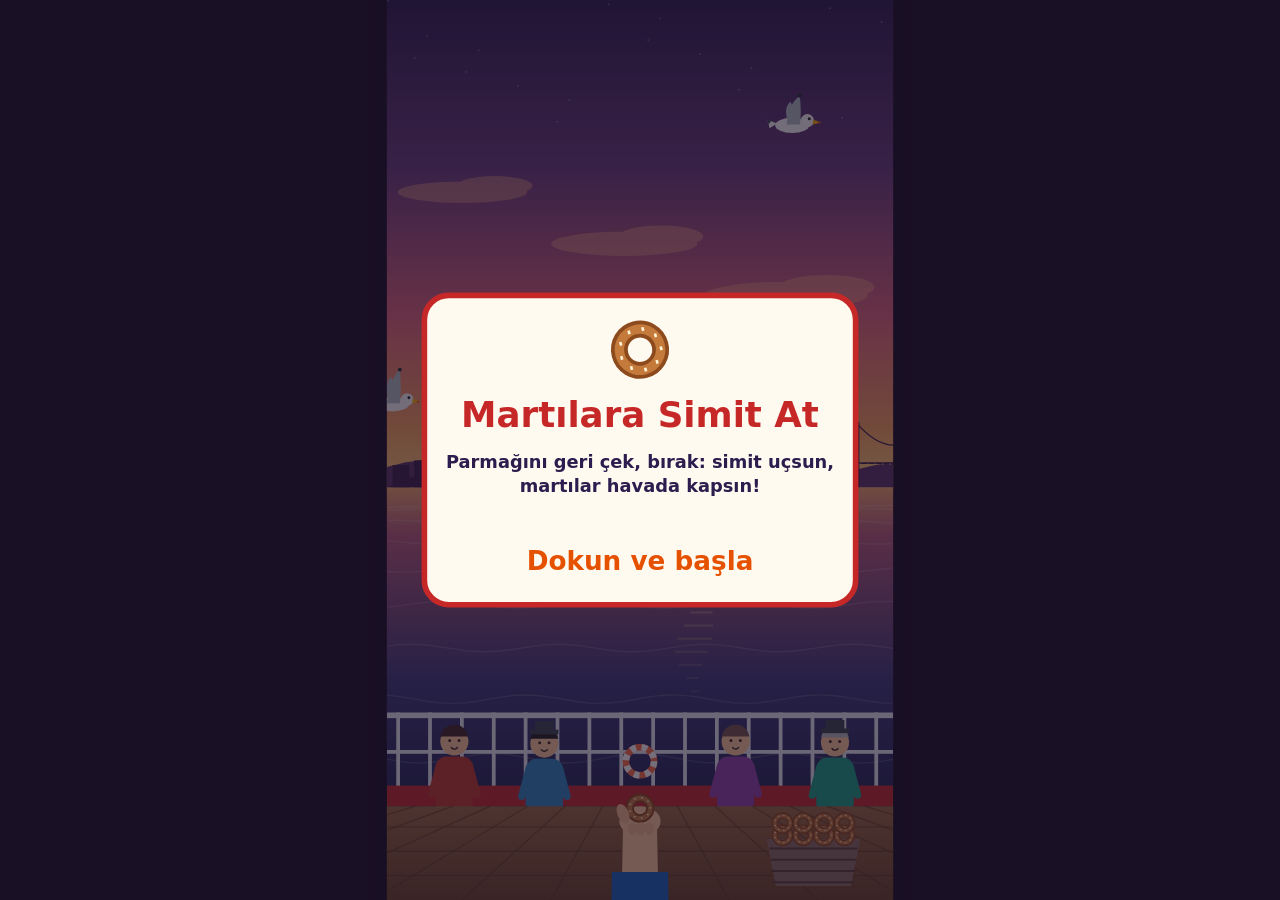
==== commit 2af0deca: "Match desktop throw strength to a tall phone pull. A drag to the bottom of a height-fitted desktop v" ====
--- a/martilara-simit/index.html
+++ b/martilara-simit/index.html
@@ -433,8 +433,30 @@
   return true;
 }
 
+// Elden ekranın görünen alt kenarına kadar olan mesafe (mantıksal piksel).
+function roomBelowHand(w, h) {
+  const s = Math.min(w / VW, h / VH);
+  const oy = (h - VH * s) / 2;
+  return (h - oy) / s - HAND.y;
+}
+// 390×844 portrede tam aşağı çekiş. Masaüstünde oyun yüksekliğe sığar,
+// el neredeyse alt kenardadır; aynı jest çok kısa kalır. Çarpan o jesti
+// bu çekişe uzatır. Telefon bu ölçüde olduğundan çarpan 1'dir, hissi değişmez.
+const REF_PULL = roomBelowHand(390, 844);
+
+function pullScale() {
+  const w = view.w || 1, h = view.h || 1;
+  // Telefonda oyun genişliğe sığar; alttaki boşluk çekişi zaten uzatır.
+  // Yalnızca yüksekliğe sığan görünümde (masaüstü) aynı jesti telefona eşitle.
+  if (h / VH > w / VW) return 1;
+  const room = roomBelowHand(w, h);
+  if (!(room > 1) || room >= REF_PULL) return 1;
+  return REF_PULL / room;
+}
+
 function dragVelocity(d) {
-  const dx = d.x0 - d.x, dy = d.y0 - d.y;
+  const scale = pullScale();
+  const dx = (d.x0 - d.x) * scale, dy = (d.y0 - d.y) * scale;
   let vx = dx * PULL_K, vy = dy * PULL_K;
   const sp = Math.hypot(vx, vy);
   if (sp > MAX_SPEED) { vx *= MAX_SPEED / sp; vy *= MAX_SPEED / sp; }
@@ -524,21 +546,25 @@
   try { canvas.setPointerCapture(e.pointerId); } catch (err) {}
   G.drag = { x0: p.x, y0: p.y, x: p.x, y: p.y };
 });
-canvas.addEventListener('pointermove', e => {
+// Pencere dinleyicisi + pointer capture: imleç tuvalden veya pencereden
+// çıksa da çekiş sürer, bırakınca atış yapılır.
+function onPointerMove(e) {
   if (e.pointerId !== activePointer || !G.drag) return;
   const p = toLogical(e.clientX, e.clientY);
   G.drag.x = p.x; G.drag.y = p.y;
-});
+}
 function release(e, cancel) {
   if (e.pointerId !== activePointer) return;
   activePointer = null;
+  try { canvas.releasePointerCapture(e.pointerId); } catch (err) {}
   const d = G.drag; G.drag = null;
   if (!d || cancel || G.mode !== 'play') return;
   const v = dragVelocity(d);
   if (v.pull >= MIN_PULL && v.vy < 0) throwSimit(v.vx, v.vy);
 }
-canvas.addEventListener('pointerup', e => release(e, false));
-canvas.addEventListener('pointercancel', e => release(e, true));
+window.addEventListener('pointermove', onPointerMove, true);
+window.addEventListener('pointerup', e => release(e, false), true);
+window.addEventListener('pointercancel', e => release(e, true), true);
 window.addEventListener('keydown', e => {
   if ((e.code === 'Space' || e.code === 'Escape' || e.code === 'KeyP') && (G.mode === 'play' || G.mode === 'pause')) {
     e.preventDefault(); G.mode = G.mode === 'play' ? 'pause' : 'play'; G.drag = null;
@@ -855,7 +881,8 @@
   let ox = 0, oy = 0;
   if (G.drag && G.mode === 'play') {
     const dx = G.drag.x - G.drag.x0, dy = G.drag.y - G.drag.y0, d = Math.hypot(dx, dy) || 1;
-    const m = Math.min(d, 260) / 260 * 55;
+    const eff = d * pullScale();
+    const m = Math.min(eff, 260) / 260 * 55;
     ox = dx / d * m; oy = dy / d * m;
   } else if (G.handCooldown > 0) oy = -G.handCooldown * 60;
   const x = HAND.x + ox, y = HAND.y + oy;
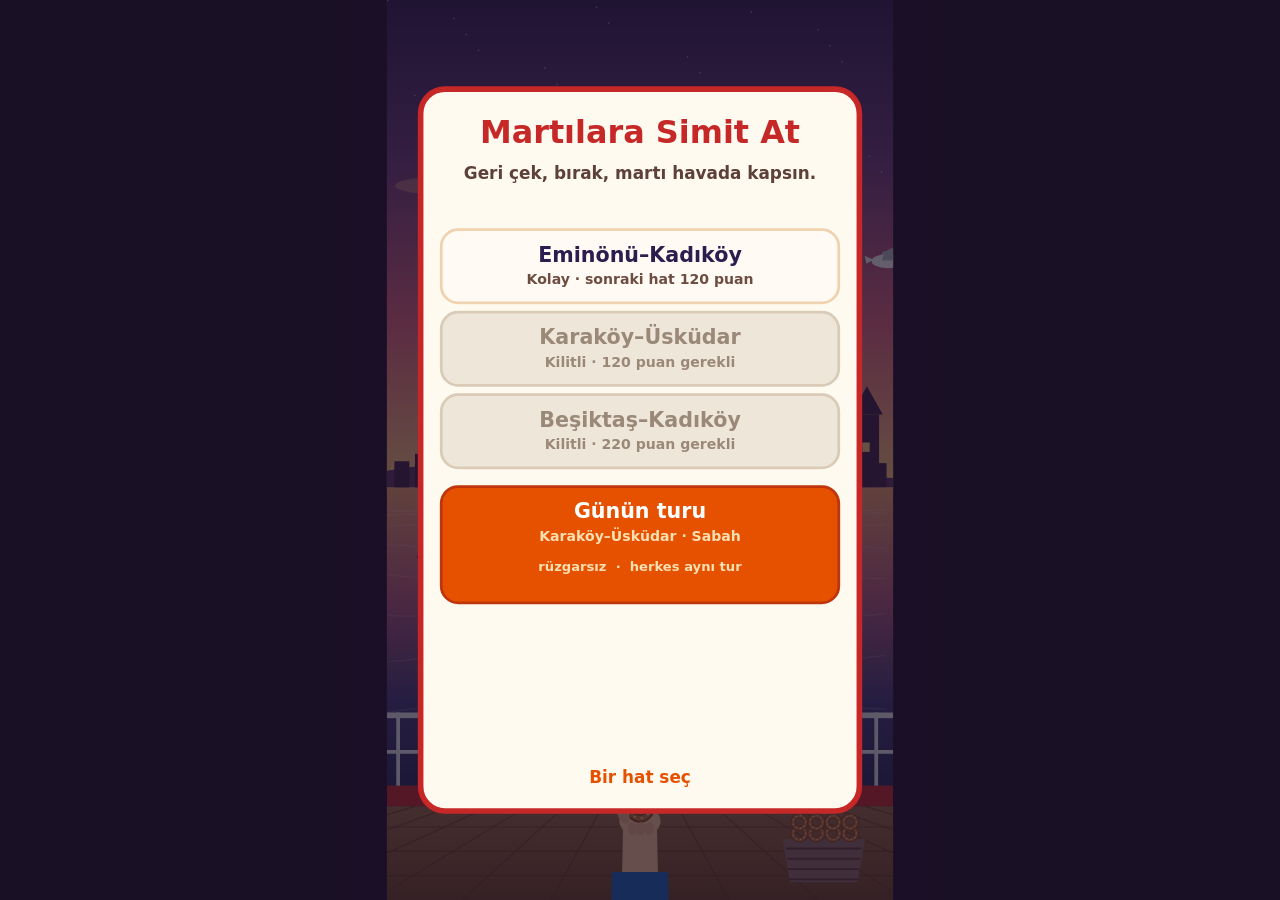
==== commit 68c02c58: "Add routes, weather, characters, a daily run, and a share card. The ferry game stays one offline fil" ====
--- a/martilara-simit/index.html
+++ b/martilara-simit/index.html
@@ -22,21 +22,21 @@
    AYARLAR
    ========================================================= */
 
-const VW = 540, VH = 960;           // dikey mantıksal ekran (9:16)
-const ROUND = 60;                    // tur süresi (sn)
-const GRAVITY = 900;                 // px/sn²
-const MAX_SPEED = 1350;              // en güçlü atış
-const PULL_K = 5;                    // geri çekme → hız çarpanı
+const VW = 540, VH = 960;
+const ROUND = 60;
+const GRAVITY = 900;
+const MAX_SPEED = 1350;
+const PULL_K = 5;
 const MIN_PULL = 18;
-const HAND = { x: 270, y: 868 };     // simidin elden çıktığı nokta
-const BASKET = { x: 455, y: 905 };   // simit sepeti (hırsız martının hedefi)
-const STOCK_MAX = 8;                 // sepetteki en fazla simit
-const REFILL = 1.5;                  // her kaç saniyede bir simit gelir
-const CATCH_R = 24;                  // martının simidi kapma yarıçapı
-const HOMING_R = 80;                 // martı yakındaki simide doğru yönelir
+const HAND = { x: 270, y: 868 };
+const BASKET = { x: 468, y: 905 };
+const STOCK_MAX = 8;
+const CATCH_R = 24;
+const HOMING_R = 80;
 const HOMING_SPEED = 50;
 const HORIZON = 520, DECK_Y = 860;
 const PASSENGER_HEAD_Y = 792;
+const GAME_URL = 'https://danerlabs.github.io/vibecode/martilara-simit/';
 
 const LINES_FED = ['Mmm, susamlı!', 'Sağ ol hemşerim!', 'Çay da var mı?', 'Bir tane daha!',
   'Kaşar da olsaydı!', 'Oh be!', 'Simit dediğin böyle!', 'Taze mi bu?', 'Eline sağlık!', 'Yaşasın vapur!'];
@@ -46,6 +46,23 @@
 const LINES_FEDP = ['Afiyet olsun bana!', 'Eline sağlık!', 'Çayım da olsaydı!', 'Tam isabet!'];
 const LINES_HIT = ['Kardeşim dikkat!', 'Hop! Kafama!', 'Gözümü çıkaracaktın!', 'Martıya at, bana değil!'];
 const LINES_GOLD = ['Altın martı!', 'Parıl parıl!'];
+const LINES_VENDOR = ['Simit, simiiit!', 'Taze simit!', 'Susamlı, sıcak!', 'Geçerken al!'];
+const LINES_CHILD = ['Anne, martı var!', 'Korkuyorum!', 'Git git git!', 'Baba bak martı!'];
+const LINES_TOURIST = ['Bir selfie daha!', 'Manzara şahane!', 'Hashtag vapur!', 'Gülümse!'];
+const LINES_PATRON = ['Az geldi!', 'Patron aç!', 'Daha, daha!', 'Lokma büyüsün!'];
+
+// goal: bu puanı geçince sonraki hat açılır. 0 = son hat.
+const ROUTES = [
+  { id: 'eminonu', name: 'Eminönü–Kadıköy', diff: 'Kolay', goal: 120, speed: 1, extra: 0, refill: 1.4, wind: 0.55 },
+  { id: 'karakoy', name: 'Karaköy–Üsküdar', diff: 'Orta', goal: 220, speed: 1.16, extra: 0, refill: 1.65, wind: 0.85 },
+  { id: 'besiktas', name: 'Beşiktaş–Kadıköy', diff: 'Zor', goal: 0, speed: 1.32, extra: 1, refill: 1.9, wind: 1 },
+];
+const TIMES = [
+  { id: 'sabah', name: 'Sabah', sky: ['#8ec6ef', '#f6d7b0', '#ffe3b8', '#ffd19a'], sea: ['#f3c9a4', '#7eafd0', '#35688f', '#1c4568'], star: 0, lights: 0, sun: 'rise' },
+  { id: 'ogle', name: 'Öğle', sky: ['#3d9ae6', '#7ec4f6', '#d7efff', '#eef7ff'], sea: ['#8fd0ef', '#3c92c8', '#1d6294', '#123e66'], star: 0, lights: 0, sun: 'high' },
+  { id: 'gunbatimi', name: 'Gün batımı', sky: ['#2b1d4e', '#6a3d7a', '#e0677a', '#ffd27a'], sea: ['#f2a76b', '#b85d7a', '#3d3a78', '#1f2552'], star: 0.35, lights: 0.45, sun: 'set' },
+  { id: 'gece', name: 'Gece', sky: ['#070b1c', '#141a3c', '#1b2754', '#24325f'], sea: ['#1a2748', '#121c38', '#0c1428', '#080e1c'], star: 1, lights: 1, sun: 'moon' },
+];
 
 /* =========================================================
    YARDIMCILAR
@@ -58,14 +75,82 @@
 function store(k, v) {
   try { if (v === undefined) return localStorage.getItem(k); localStorage.setItem(k, v); } catch (e) { return null; }
 }
+function pad(n) { return String(n).padStart(2, '0'); }
+function dateKey(d) {
+  d = d || new Date();
+  return d.getFullYear() + '-' + pad(d.getMonth() + 1) + '-' + pad(d.getDate());
+}
+function hashStr(s) {
+  let h = 2166136261;
+  for (let i = 0; i < s.length; i++) h = Math.imul(h ^ s.charCodeAt(i), 16777619);
+  return h >>> 0;
+}
+function mulberry32(a) {
+  return function () {
+    a |= 0; a = a + 0x6D2B79F5 | 0;
+    let t = Math.imul(a ^ a >>> 15, 1 | a);
+    t = t + Math.imul(t ^ t >>> 7, 61 | t) ^ t;
+    return ((t ^ t >>> 14) >>> 0) / 4294967296;
+  };
+}
+function rollDay(dateStr) {
+  const rnd = mulberry32(hashStr('simit-v1|' + dateStr));
+  const route = Math.floor(rnd() * ROUTES.length);
+  const time = Math.floor(rnd() * TIMES.length);
+  const fog = rnd() < 0.42 ? Math.round((0.32 + rnd() * 0.4) * 100) / 100 : 0;
+  const calm = rnd() < 0.22;
+  const mag = calm ? 0 : Math.round(45 + rnd() * 100);
+  const wind = mag * (rnd() < 0.5 ? -1 : 1);
+  return { route, time, fog, wind, date: dateStr };
+}
+function rollFree(route) {
+  const R = ROUTES[route];
+  const time = Math.floor(Math.random() * TIMES.length);
+  const fog = Math.random() < 0.14 + route * 0.08 ? Math.round((0.28 + Math.random() * 0.4) * 100) / 100 : 0;
+  let wind = 0;
+  if (Math.random() < 0.4 + route * 0.12) wind = Math.round((50 + Math.random() * 80) * R.wind) * (Math.random() < 0.5 ? -1 : 1);
+  return { route, time, fog, wind, date: null };
+}
+function windWord(w) {
+  const a = Math.abs(w || 0);
+  if (a < 12) return 'rüzgarsız';
+  return (a > 110 ? 'sert' : a > 65 ? 'orta' : 'hafif') + ' rüzgar ' + (w > 0 ? 'sağa' : 'sola');
+}
+function unlocked() {
+  return clamp(parseInt(store('simit_unlock') || '0', 10) || 0, 0, ROUTES.length - 1);
+}
+function setUnlocked(n) { store('simit_unlock', String(clamp(Math.max(unlocked(), n), 0, ROUTES.length - 1))); }
+function bestScore() { return parseInt(store('simit_best') || '0', 10) || 0; }
+function dailyBest(date) {
+  const raw = store('simit_daily') || '';
+  const i = raw.indexOf(':');
+  if (i < 0 || raw.slice(0, i) !== date) return 0;
+  return parseInt(raw.slice(i + 1), 10) || 0;
+}
+function saveDaily(date, score) {
+  const prev = dailyBest(date);
+  if (score > prev) store('simit_daily', date + ':' + score);
+  return score > prev;
+}
+function routeOf(g) { return ROUTES[(g && g.route) || 0] || ROUTES[0]; }
+function palette() {
+  const i = G && G.cond ? G.cond.time : 2;
+  return TIMES[i] || TIMES[2];
+}
+function skyInk() {
+  const id = palette().id;
+  if (id === 'gece') return { far: '#1a2344', mid: '#12182e', light: '#ffe082' };
+  if (id === 'ogle') return { far: '#8aafc4', mid: '#4e7690', light: '#fff6c8' };
+  if (id === 'sabah') return { far: '#9a86a4', mid: '#5e4c70', light: '#ffe7b0' };
+  return { far: '#5b3566', mid: '#3d2049', light: '#ffd77a' };
+}
 
 /* =========================================================
-   SES (yalnızca WebAudio ile üretilir)
+   SES
    ========================================================= */
 
 const Sound = {
-  ac: null, master: null, muted: store('simit_mute') === '1', noiseBuf: null, waves: null,
-
+  ac: null, master: null, muted: store('simit_mute') === '1', noiseBuf: null,
   init() {
     if (!this.ac) {
       try {
@@ -110,7 +195,6 @@
     const g = this.ac.createGain(); this.env(g, t0, 0.02, vol, dur);
     s.connect(f).connect(g).connect(this.master); s.start(t0); s.stop(t0 + dur + 0.05);
   },
-  // Martı çığlığı: titreşimli, aşağı kayan "kiyaa"
   gull(vol) {
     if (!this.ac) return;
     const n = 1 + Math.floor(Math.random() * 3), base = rand(1300, 1900);
@@ -128,7 +212,6 @@
       o.start(t0); lfo.start(t0); o.stop(t0 + 0.32); lfo.stop(t0 + 0.32);
     }
   },
-  // Vapur düdüğü
   horn() {
     if (!this.ac) return;
     const t0 = this.ac.currentTime;
@@ -144,7 +227,6 @@
     });
     f.connect(g).connect(this.master);
   },
-  // Hafif dalga uğultusu
   startWaves() {
     const s = this.ac.createBufferSource(); s.buffer = this.noiseBuf; s.loop = true;
     const f = this.ac.createBiquadFilter(); f.type = 'lowpass'; f.frequency.value = 420;
@@ -166,23 +248,34 @@
    OYUN DURUMU
    ========================================================= */
 
-// mode: 'start' | 'play' | 'pause' | 'end'
 let G = null;
+const meta = { route: 0, daily: false, cond: null, note: '', noteT: 0 };
+
+function makePassengers() {
+  return [
+    { x: 68, role: 'child', col: '#ef6c00', hair: '#4e342e', hat: false, hungry: 0, hit: 0, eat: 0, scare: 0, cool: 0 },
+    { x: 176, role: 'tourist', col: '#1e88e5', hair: '#6d4c41', hat: false, hungry: 0, hit: 0, eat: 0, photo: 5, cool: 0 },
+    { x: 276, role: 'normal', col: '#8e44ad', hair: '#eceff1', hat: true, hungry: 0, hit: 0, eat: 0, cool: 0 },
+  ];
+}
 
 function newGame() {
+  const cond = meta.cond || { route: meta.route || 0, time: 2, fog: 0, wind: 0, date: null };
+  const route = cond.route || 0;
   G = {
     mode: 'start', t: 0, score: 0, fed: 0, combo: 0, bestCombo: 0, thrown: 0, hitsOnPeople: 0,
     stock: STOCK_MAX, refill: 0, handCooldown: 0,
-    gulls: [], simits: [], crumbs: [], floats: [], bubbles: [], splashes: [],
-    spawnTimer: 0.5, goldTimer: rand(12, 20), thiefTimer: rand(9, 14), hungryTimer: rand(6, 10),
+    gulls: [], simits: [], crumbs: [], floats: [], bubbles: [],
+    spawnTimer: 0.4, goldTimer: rand(12, 18), thiefTimer: rand(9, 14), hungryTimer: rand(6, 10),
+    patronTimer: 10 + route * 2, sawPatron: false, sawVendor: false,
     cryTimer: 2, hornTimer: rand(14, 22), shake: 0, endAt: 0,
-    passengers: [
-      { x: 72,  col: '#c0392b', hair: '#3e2723', hat: false, hungry: 0, hit: 0, eat: 0 },
-      { x: 168, col: '#2e86c1', hair: '#212121', hat: true,  hungry: 0, hit: 0, eat: 0 },
-      { x: 372, col: '#8e44ad', hair: '#795548', hat: false, hungry: 0, hit: 0, eat: 0 },
-      { x: 478, col: '#16a085', hair: '#bdbdbd', hat: true,  hungry: 0, hit: 0, eat: 0 },
-    ],
+    passengers: makePassengers(),
+    vendor: { x: 372, shout: 0, timer: 6.5 },
     drag: null,
+    route, daily: !!meta.daily, cond,
+    wind: cond.wind || 0, fog: cond.fog || 0,
+    shareNote: '', justUnlocked: false, record: false, dailyRecord: false,
+    prevBest: 0, dailyBest: 0,
   };
 }
 
@@ -193,11 +286,10 @@
 function step(dt) {
   if (G.mode !== 'play') return;
   G.t += dt;
-
-  // Simit stoğu yavaşça dolar
+  const refillT = routeOf(G).refill;
   if (G.stock < STOCK_MAX) {
     G.refill += dt;
-    if (G.refill >= REFILL) { G.refill = 0; G.stock++; }
+    if (G.refill >= refillT) { G.refill = 0; G.stock++; }
   } else G.refill = 0;
   G.handCooldown = Math.max(0, G.handCooldown - dt);
 
@@ -207,8 +299,8 @@
   G.simits.forEach(s => updateSimit(s, dt));
   G.simits = G.simits.filter(s => !s.gone);
   updatePassengers(dt);
-
-  // Ortam sesleri
+  updateVendor(dt);
+
   G.cryTimer -= dt;
   if (G.cryTimer <= 0) { G.cryTimer = rand(2.5, 6); Sound.gull(0.035); }
   G.hornTimer -= dt;
@@ -219,11 +311,12 @@
 }
 
 function spawnGulls(dt) {
+  const R = routeOf(G);
   const normal = G.gulls.filter(g => g.kind === 'normal' && g.state === 'fly').length;
-  const want = G.t < 20 ? 3 : G.t < 40 ? 4 : 5;
+  const want = (G.t < 20 ? 3 : G.t < 40 ? 4 : 5) + R.extra;
   G.spawnTimer -= dt;
   if (G.spawnTimer <= 0 && normal < want) {
-    G.spawnTimer = rand(0.6, 1.4);
+    G.spawnTimer = rand(0.6, 1.4) / Math.max(0.8, R.speed);
     addGull('normal');
   }
   G.goldTimer -= dt;
@@ -235,27 +328,46 @@
   }
   G.thiefTimer -= dt;
   if (G.thiefTimer <= 0 && G.t < ROUND - 4) {
-    G.thiefTimer = rand(10, 15);
+    G.thiefTimer = rand(10, 16) - R.extra;
     addGull('thief');
+  }
+  G.patronTimer -= dt;
+  if (G.patronTimer <= 0 && !G.gulls.some(g => g.kind === 'patron')) {
+    G.patronTimer = 999;
+    addGull('patron');
+    addFloat(VW / 2, 168, 'Patron martı!', '#ffe082', 28);
+    Sound.gull(0.07);
   }
 }
 
 function addGull(kind) {
   const fromLeft = Math.random() < 0.5;
-  const speed = kind === 'gold' ? rand(190, 230) : rand(85, 155) + G.t * 0.9;
+  const spd = routeOf(G).speed || 1;
+  const speed = (kind === 'gold' ? rand(190, 230) : rand(85, 155) + G.t * 0.9) * spd;
   const g = {
     kind, state: 'fly', x: fromLeft ? -40 : VW + 40, y: 0,
     vx: (fromLeft ? 1 : -1) * speed, vy: 0,
     baseY: kind === 'gold' ? rand(130, 300) : rand(110, 450),
     amp: rand(10, 35), freq: rand(1, 2.2), phase: rand(0, 6), flap: rand(0, 6),
     flapSpeed: kind === 'gold' ? 16 : rand(9, 13), size: kind === 'gold' ? 1.15 : rand(0.9, 1.1),
-    life: 0, carrying: false,
+    life: 0, carrying: false, bites: 0, need: 1,
   };
   if (kind === 'thief') {
     g.baseY = rand(160, 260);
-    g.vx = (fromLeft ? 1 : -1) * 130;
+    g.vx = (fromLeft ? 1 : -1) * 130 * spd;
     g.state = 'cruise';
     g.diveAt = rand(1.2, 2.2);
+  }
+  if (kind === 'patron') {
+    g.size = 1.62;
+    g.baseY = rand(150, 250);
+    g.vx = (fromLeft ? 1 : -1) * 78 * spd;
+    g.state = 'patrol';
+    g.need = 3;
+    g.stay = 20;
+    g.flapSpeed = 8;
+    g.amp = 16;
+    G.sawPatron = true;
   }
   g.y = g.baseY;
   G.gulls.push(g);
@@ -264,21 +376,31 @@
 function updateGull(g, dt) {
   g.life += dt;
   g.flap += g.flapSpeed * dt;
+  const home = (rad, speed) => {
+    for (const s of G.simits) {
+      const dx = s.x - g.x, dy = s.y - g.y, d = Math.hypot(dx, dy);
+      if (d < rad && d > 1) {
+        g.x += dx / d * speed * dt;
+        g.baseY += dy / d * speed * dt;
+      }
+    }
+  };
   if (g.state === 'fly') {
     g.x += g.vx * dt;
     g.baseY += g.vy * dt;
     g.vy *= Math.pow(0.3, dt);
     g.y = g.baseY + Math.sin(g.life * g.freq + g.phase) * g.amp;
-    // Yakındaki simide doğru meyletme
-    for (const s of G.simits) {
-      const dx = s.x - g.x, dy = s.y - g.y, d = Math.hypot(dx, dy);
-      if (d < HOMING_R && d > 1) {
-        g.x += dx / d * HOMING_SPEED * dt;
-        g.baseY += dy / d * HOMING_SPEED * dt;
-      }
-    }
+    home(HOMING_R, HOMING_SPEED);
     if ((g.vx > 0 && g.x > VW + 60) || (g.vx < 0 && g.x < -60)) g.gone = true;
-  } else if (g.state === 'cruise') {     // hırsız: önce gezinir, sonra sepete dalar
+  } else if (g.state === 'patrol') {
+    g.x += g.vx * dt;
+    g.y = g.baseY + Math.sin(g.life * 1.3) * g.amp;
+    if (g.x > VW - 36) { g.x = VW - 36; g.vx = -Math.abs(g.vx); }
+    if (g.x < 36) { g.x = 36; g.vx = Math.abs(g.vx); }
+    home(70, 28);
+    g.stay -= dt;
+    if (g.stay <= 0) { g.state = 'leave'; g.vy = -160; g.vx = (g.x < VW / 2 ? -1 : 1) * 180; }
+  } else if (g.state === 'cruise') {
     g.x += g.vx * dt;
     g.y = g.baseY + Math.sin(g.life * 3) * 10;
     if (g.life > g.diveAt && g.x > 60 && g.x < VW - 60) {
@@ -288,7 +410,7 @@
     }
     if ((g.vx > 0 && g.x > VW + 60) || (g.vx < 0 && g.x < -60)) g.gone = true;
   } else if (g.state === 'dive') {
-    const dx = BASKET.x - g.x, dy = BASKET.y - 30 - g.y, d = Math.hypot(dx, dy);
+    const dx = BASKET.x - g.x, dy = BASKET.y - 30 - g.y, d = Math.hypot(dx, dy) || 1;
     const sp = 210;
     g.vx = dx / d * sp; g.x += g.vx * dt; g.y += dy / d * sp * dt;
     if (d < 20) {
@@ -308,15 +430,14 @@
   }
 }
 
-// Simit uçuşu ve çarpışmalar
 function updateSimit(s, dt) {
+  s.vx += (G.wind || 0) * dt;
   s.vy += GRAVITY * dt;
   s.x += s.vx * dt; s.y += s.vy * dt;
   s.rot += s.spin * dt;
   s.age += dt;
-  if (Math.random() < 0.3) G.crumbs.push(crumb(s.x, s.y, 0.4)); // susam izi
-
-  // Martılar
+  if (Math.random() < 0.3) G.crumbs.push(crumb(s.x, s.y, 0.4));
+
   for (const g of G.gulls) {
     if (g.state === 'leave' || g.state === 'fed' || g.state === 'flee') continue;
     const r = CATCH_R * g.size;
@@ -328,24 +449,24 @@
     }
   }
 
-  // Yolcular (yalnızca düşerken)
   if (s.vy > 0 && s.y >= PASSENGER_HEAD_Y && s.y < DECK_Y + 20) {
     for (const p of G.passengers) {
-      if (Math.abs(s.x - p.x) < 26) { s.gone = true; landOnPassenger(p, s); return; }
+      if (Math.abs(s.x - p.x) < (p.role === 'child' ? 20 : 26)) { s.gone = true; landOnPassenger(p, s); return; }
     }
-  }
-  // Güverteye düştü ya da ekrandan çıktı → kaçtı
+    if (Math.abs(s.x - G.vendor.x) < 28) { s.gone = true; landOnVendor(s); return; }
+  }
   if (s.vy > 0 && s.y >= DECK_Y + 40) {
     s.gone = true; miss();
     for (let k = 0; k < 10; k++) G.crumbs.push(crumb(s.x, s.y, 1));
     Sound.thud();
     if (Math.random() < 0.3) addBubble(nearestPassenger(s.x).x, PASSENGER_HEAD_Y - 40, pick(['Simit israf olmasın!', 'Yazık oldu simide!', 'Martıya at martıya!']));
-  } else if (s.x < -40 || s.x > VW + 40) {
+  } else if (s.x < -80 || s.x > VW + 80) {
     s.gone = true; miss();
   }
 }
 
 function feedGull(g) {
+  if (g.kind === 'patron') return feedPatron(g);
   G.combo++;
   G.bestCombo = Math.max(G.bestCombo, G.combo);
   G.fed++;
@@ -361,7 +482,42 @@
   if (Math.random() < 0.45 || g.kind === 'gold') addBubble(g.x, g.y - 34, pick(LINES_FED));
   for (let k = 0; k < (g.kind === 'gold' ? 26 : 14); k++) G.crumbs.push(crumb(g.x, g.y, 1, g.kind === 'gold'));
   if (g.kind === 'gold') { Sound.gold(); G.shake = 6; } else Sound.catch(G.combo);
+  if (G.vendor && G.vendor.shout > 0) {
+    G.score += 30;
+    G.vendor.shout = 0.4;
+    addFloat(g.x, g.y - 58, 'Amcanın ikramı! +30', '#ffe082', 22);
+  }
   if (Math.random() < 0.5) Sound.gull(0.05);
+  const child = G.passengers.find(p => p.role === 'child');
+  if (child && g.y > 360 && Math.abs(g.x - child.x) < 160 && child.cool <= 0) {
+    child.scare = 1.3; child.cool = 4.5;
+    addBubble(child.x, PASSENGER_HEAD_Y - 34, pick(LINES_CHILD), '#fff8e1', true, 2.2);
+  }
+}
+
+function feedPatron(g) {
+  g.bites++;
+  for (let k = 0; k < 10; k++) G.crumbs.push(crumb(g.x, g.y, 1));
+  if (g.bites < g.need) {
+    G.score += 15;
+    G.combo++;
+    G.bestCombo = Math.max(G.bestCombo, G.combo);
+    addFloat(g.x, g.y - 48, 'Patron ' + g.bites + '/' + g.need + '  +15', '#ffe082', 22);
+    addBubble(g.x, g.y - 56, pick(LINES_PATRON), '#fff8e1', true, 1.6);
+    Sound.catch(1);
+    g.baseY = Math.max(120, g.baseY - 16);
+    return;
+  }
+  G.combo++;
+  G.bestCombo = Math.max(G.bestCombo, G.combo);
+  G.fed++;
+  G.score += 120;
+  g.state = 'fed'; g.carrying = true;
+  g.vx = (g.x < VW / 2 ? -1 : 1) * 160; g.vy = -200; g.flapSpeed = 16;
+  addFloat(g.x, g.y - 50, 'Patron doydu! +120', '#ffd54f', 28);
+  addBubble(g.x, g.y - 60, 'Afiyet olsun patron!', '#fff8e1', true);
+  Sound.gold();
+  G.shake = 7;
 }
 
 function hitThief(g) {
@@ -379,18 +535,36 @@
     p.hungry = 0; p.eat = 1.5;
     G.score += 40;
     addFloat(p.x, PASSENGER_HEAD_Y - 60, 'Afiyet olsun! +40', '#b9f6ca', 24);
-    addBubble(p.x, PASSENGER_HEAD_Y - 30, pick(LINES_FEDP));
+    addBubble(p.x, PASSENGER_HEAD_Y - 30, p.role === 'tourist' ? 'Bunu story\'ye koyuyorum!' : pick(LINES_FEDP));
     Sound.yum();
-  } else {
-    p.hit = 0.8;
-    G.combo = 0;
-    G.hitsOnPeople++;
-    G.score = Math.max(0, G.score - 15);
-    G.shake = 8;
-    addFloat(p.x, PASSENGER_HEAD_Y - 60, '-15', '#ff5252', 26);
-    addBubble(p.x, PASSENGER_HEAD_Y - 30, pick(LINES_HIT), '#ffebee', true);
-    Sound.bonk();
-  }
+    return;
+  }
+  if (p.role === 'tourist') {
+    p.hit = 0.5;
+    G.score += 20;
+    addFloat(p.x, PASSENGER_HEAD_Y - 60, 'Foto bombası! +20', '#b3e5fc', 22);
+    addBubble(p.x, PASSENGER_HEAD_Y - 30, pick(['Objektife girdin!', 'Bir selfie daha!', 'Işık tam yerinde!']), '#e3f2fd', true);
+    Sound.yum();
+    return;
+  }
+  p.hit = p.role === 'child' ? 1.1 : 0.8;
+  if (p.role === 'child') { p.scare = 1.5; p.cool = 3; }
+  G.combo = 0;
+  G.hitsOnPeople++;
+  G.score = Math.max(0, G.score - 15);
+  G.shake = 8;
+  addFloat(p.x, PASSENGER_HEAD_Y - 60, '-15', '#ff5252', 26);
+  addBubble(p.x, PASSENGER_HEAD_Y - 30, p.role === 'child' ? pick(['Anneee!', 'Simit değil, martı!', 'Korktum!']) : pick(LINES_HIT), '#ffebee', true);
+  Sound.bonk();
+}
+
+function landOnVendor(s) {
+  for (let k = 0; k < 8; k++) G.crumbs.push(crumb(s.x, s.y, 1));
+  G.score += 10;
+  G.vendor.shout = 2.2;
+  addFloat(G.vendor.x, PASSENGER_HEAD_Y - 64, 'Amcaya isabet! +10', '#ffe082', 20);
+  addBubble(G.vendor.x, PASSENGER_HEAD_Y - 30, 'Kendi malıma mı atıyorsun?', '#fff8e1', true, 2);
+  Sound.yum();
 }
 
 function miss() { G.combo = 0; }
@@ -403,24 +577,57 @@
   G.passengers.forEach(p => {
     p.hit = Math.max(0, p.hit - dt);
     p.eat = Math.max(0, p.eat - dt);
+    p.cool = Math.max(0, (p.cool || 0) - dt);
+    if (p.scare) p.scare = Math.max(0, p.scare - dt);
     if (p.hungry > 0) {
       p.hungry -= dt;
       if (p.hungry <= 0) addBubble(p.x, PASSENGER_HEAD_Y - 30, pick(['Neyse, kalsın...', 'Bana yok galiba!']));
+    }
+    if (p.role === 'child') {
+      const scary = G.gulls.some(g => g.y > 390 && Math.abs(g.x - p.x) < 130 && g.state !== 'leave' && g.state !== 'fed');
+      if (scary && p.cool <= 0) {
+        p.scare = 1.4; p.cool = 5;
+        addBubble(p.x, PASSENGER_HEAD_Y - 36, pick(LINES_CHILD), '#fff8e1', true, 2.1);
+      }
+    }
+    if (p.role === 'tourist') {
+      p.photo -= dt;
+      if (p.photo <= 0) {
+        p.photo = rand(8, 12);
+        addBubble(p.x, PASSENGER_HEAD_Y - 36, pick(LINES_TOURIST), '#e3f2fd', false, 1.8);
+      }
     }
   });
   G.hungryTimer -= dt;
   if (G.hungryTimer <= 0) {
     G.hungryTimer = rand(9, 14);
-    const free = G.passengers.filter(p => p.hungry <= 0 && p.eat <= 0);
+    const free = G.passengers.filter(p => p.hungry <= 0 && p.eat <= 0 && p.role !== 'child');
     if (free.length && G.t < ROUND - 3) {
       const p = pick(free);
       p.hungry = 6;
-      addBubble(p.x, PASSENGER_HEAD_Y - 30, pick(LINES_HUNGRY), '#fffde7', true, 4.5);
+      addBubble(p.x, PASSENGER_HEAD_Y - 30, p.role === 'tourist' ? 'Simitli bir kare lütfen!' : pick(LINES_HUNGRY), '#fffde7', true, 4.5);
     }
   }
 }
 
-/* ---------- Atış ---------- */
+function updateVendor(dt) {
+  const v = G.vendor;
+  v.shout = Math.max(0, v.shout - dt);
+  v.timer -= dt;
+  if (v.timer > 0) return;
+  v.timer = rand(12, 17);
+  v.shout = 3;
+  G.sawVendor = true;
+  if (G.stock < STOCK_MAX) {
+    const add = Math.min(2, STOCK_MAX - G.stock);
+    G.stock += add;
+    addFloat(v.x, PASSENGER_HEAD_Y - 72, '+' + add + ' simit', '#ffe082', 22);
+  } else {
+    addFloat(v.x, PASSENGER_HEAD_Y - 72, 'Sepet dolu, hadi at!', '#ffe082', 20);
+  }
+  addBubble(v.x, PASSENGER_HEAD_Y - 34, pick(LINES_VENDOR), '#fff8e1', true, 2.3);
+  Sound.yum();
+}
 
 function throwSimit(vx, vy) {
   if (G.mode !== 'play' || G.stock <= 0) return false;
@@ -463,8 +670,6 @@
   return { vx, vy, pull: Math.hypot(dx, dy) };
 }
 
-/* ---------- Efektler ---------- */
-
 function crumb(x, y, power, gold) {
   return {
     x, y, vx: rand(-120, 120) * power, vy: rand(-160, 40) * power, life: rand(0.4, 0.9),
@@ -488,36 +693,191 @@
 }
 
 /* =========================================================
-   OYUN AKIŞI
+   AKIŞ
    ========================================================= */
 
+function armRound(route, daily) {
+  if (daily) {
+    meta.daily = true;
+    meta.cond = rollDay(dateKey());
+    meta.route = meta.cond.route;
+  } else {
+    if (route > unlocked()) {
+      meta.note = ROUTES[route - 1].goal + ' puanla sıradaki hat açılır';
+      meta.noteT = 2.6;
+      return false;
+    }
+    meta.daily = false;
+    meta.route = route;
+    meta.cond = rollFree(route);
+  }
+  return true;
+}
 function startGame() {
+  const manual = G && G.manual;
   newGame();
+  if (manual) G.manual = true;
   G.mode = 'play';
   Sound.init();
   Sound.horn();
   setTimeout(() => Sound.gull(0.06), 600);
 }
-
-function bestScore() { return parseInt(store('simit_best') || '0', 10) || 0; }
+function startRoute(route, daily) {
+  if (!armRound(route, daily)) return false;
+  startGame();
+  return true;
+}
+function goMenu() {
+  const manual = G && G.manual;
+  meta.daily = false;
+  meta.cond = null;
+  newGame();
+  G.mode = 'start';
+  if (manual) G.manual = true;
+  for (let k = 0; k < 3; k++) { addGull('normal'); G.gulls[k].x = 90 + k * 160; }
+}
 
 function endGame() {
+  if (G.mode === 'end') return;
   G.mode = 'end';
   G.endAt = performance.now();
   G.prevBest = bestScore();
   G.record = G.score > G.prevBest;
   if (G.record) store('simit_best', String(G.score));
+  if (G.daily && G.cond && G.cond.date) {
+    G.dailyRecord = saveDaily(G.cond.date, G.score);
+    G.dailyBest = dailyBest(G.cond.date);
+  }
+  const R = routeOf(G);
+  G.justUnlocked = false;
+  if (R.goal && G.score >= R.goal && G.route < ROUTES.length - 1) {
+    const before = unlocked();
+    setUnlocked(G.route + 1);
+    G.justUnlocked = unlocked() > before;
+  }
   G.drag = null;
   Sound.horn();
 }
 
 /* =========================================================
-   GİRİŞ (tek parmak / fare)
+   PAYLAŞIM KARTI
+   ========================================================= */
+
+function shareSentence() {
+  return 'Bugün ' + G.fed + ' martı doyurdum, sen kaç tane doyurursun?';
+}
+function sharePlainText() {
+  const R = routeOf(G);
+  const when = G.cond ? TIMES[G.cond.time].name : '';
+  return shareSentence() + '\n' + R.name + (when ? ' · ' + when : '') + '\n' + GAME_URL;
+}
+function dataURLToBlob(dataURL) {
+  const parts = dataURL.split(',');
+  const mime = (parts[0].match(/:(.*?);/) || [, 'image/png'])[1];
+  const bin = atob(parts[1]);
+  const arr = new Uint8Array(bin.length);
+  for (let i = 0; i < bin.length; i++) arr[i] = bin.charCodeAt(i);
+  return new Blob([arr], { type: mime });
+}
+function prepareShare() {
+  const W = 1080, H = 1350;
+  const c = document.createElement('canvas');
+  c.width = W; c.height = H;
+  const g = c.getContext('2d');
+  const sky = g.createLinearGradient(0, 0, 0, H);
+  sky.addColorStop(0, '#2b1d4e'); sky.addColorStop(0.45, '#c62828'); sky.addColorStop(1, '#3e2723');
+  g.fillStyle = sky; g.fillRect(0, 0, W, H);
+  g.fillStyle = '#fffaf0'; roundPath(g, 56, 56, W - 112, H - 112, 48); g.fill();
+  g.fillStyle = '#c62828'; roundPath(g, 56, 56, W - 112, 168, 48); g.fill();
+  g.fillRect(56, 150, W - 112, 74);
+  g.fillStyle = '#fff'; g.font = '800 42px system-ui, sans-serif'; g.textAlign = 'center';
+  g.fillText('Martılara Simit At', W / 2, 160);
+  const R = routeOf(G);
+  const when = G.cond ? TIMES[G.cond.time].name : '';
+  g.font = '600 28px system-ui, sans-serif';
+  g.fillText(R.name + (G.daily ? '  ·  Günün turu' : ''), W / 2, 214);
+  drawShareSimit(g, W / 2, 390, 2.4);
+  g.fillStyle = '#e65100'; g.font = '900 132px system-ui, sans-serif';
+  g.fillText(fmt(G.score), W / 2, 620);
+  g.fillStyle = '#6d4c41'; g.font = '700 32px system-ui, sans-serif';
+  g.fillText('puan', W / 2, 668);
+  g.fillStyle = '#2b1d4e'; g.font = '800 40px system-ui, sans-serif';
+  const line = shareSentence();
+  const cut = line.indexOf(',');
+  g.fillText(cut > 0 ? line.slice(0, cut + 1) : line, W / 2, 780);
+  if (cut > 0) g.fillText(line.slice(cut + 1).trim(), W / 2, 836);
+  g.fillStyle = '#efe6da'; roundPath(g, 120, 900, W - 240, 92, 24); g.fill();
+  g.fillStyle = '#6d4c41'; g.font = '700 30px system-ui, sans-serif';
+  g.fillText((when ? when + '  ·  ' : '') + windWord(G.wind) + (G.fog ? '  ·  sis' : ''), W / 2, 956);
+  g.fillStyle = '#3e2723'; g.font = '700 28px system-ui, sans-serif';
+  g.fillText(GAME_URL.replace('https://', ''), W / 2, 1120);
+  g.font = '600 24px system-ui, sans-serif'; g.fillStyle = '#8d6e63';
+  g.fillText('Telefonda oyna', W / 2, 1168);
+  const dataUrl = c.toDataURL('image/png');
+  return { dataUrl, blob: dataURLToBlob(dataUrl), text: sharePlainText(), canvas: c };
+}
+function drawShareSimit(g, x, y, sc) {
+  g.save(); g.translate(x, y); g.scale(sc, sc);
+  g.strokeStyle = '#8d4a1d'; g.lineWidth = 10;
+  g.beginPath(); g.arc(0, 0, 36, 0, Math.PI * 2); g.stroke();
+  g.strokeStyle = '#e0a15a'; g.lineWidth = 6;
+  g.beginPath(); g.arc(0, 0, 36, 0, Math.PI * 2); g.stroke();
+  g.fillStyle = '#fff6df';
+  for (let k = 0; k < 10; k++) { const a = k * 0.62; g.fillRect(Math.cos(a) * 36 - 2, Math.sin(a) * 36 - 2, 4, 3); }
+  g.restore();
+}
+function roundPath(g, x, y, w, h, r) {
+  r = Math.min(r, w / 2, h / 2);
+  g.beginPath();
+  g.moveTo(x + r, y);
+  g.arcTo(x + w, y, x + w, y + h, r); g.arcTo(x + w, y + h, x, y + h, r);
+  g.arcTo(x, y + h, x, y, r); g.arcTo(x, y, x + w, y, r);
+  g.closePath();
+}
+function fallbackDownload(pack) {
+  const a = document.createElement('a');
+  a.href = pack.dataUrl;
+  a.download = 'martilara-simit.png';
+  document.body.appendChild(a);
+  a.click();
+  a.remove();
+  let copied = false;
+  const done = (ok) => {
+    copied = ok;
+    if (G) G.shareNote = ok ? 'Görsel indirildi, yazı kopyalandı' : 'Görsel indirildi';
+  };
+  if (navigator.clipboard && navigator.clipboard.writeText) {
+    navigator.clipboard.writeText(pack.text).then(() => done(true)).catch(() => done(false));
+  } else done(false);
+  return copied;
+}
+function shareScore() {
+  let pack;
+  try { pack = prepareShare(); }
+  catch (e) { if (G) G.shareNote = 'Kart hazırlanamadı'; return 'error'; }
+  const file = new File([pack.blob], 'martilara-simit.png', { type: 'image/png' });
+  const payload = { files: [file], text: pack.text, title: 'Martılara Simit At', url: GAME_URL };
+  let can = false;
+  try { can = !!(navigator.share && (typeof navigator.canShare !== 'function' || navigator.canShare(payload))); }
+  catch (e) { can = false; }
+  if (can) {
+    navigator.share(payload).then(() => { if (G) G.shareNote = 'Paylaşıldı'; }).catch(err => {
+      if (err && err.name === 'AbortError') { if (G) G.shareNote = ''; return; }
+      fallbackDownload(pack);
+    });
+    return 'share';
+  }
+  fallbackDownload(pack);
+  return 'download';
+}
+
+/* =========================================================
+   GİRİŞ
    ========================================================= */
 
 const canvas = document.getElementById('c');
 const ctx = canvas.getContext('2d');
-let view = { s: 1, ox: 0, oy: 0, dpr: 1 };
+let view = { s: 1, ox: 0, oy: 0, dpr: 1, w: 1, h: 1 };
 
 function toLogical(cx, cy) { return { x: (cx - view.ox) / view.s, y: (cy - view.oy) / view.s }; }
 
@@ -525,19 +885,53 @@
 const ICON_PAUSE = { x: VW - 40, y: 16, w: 30, h: 30 };
 let hudDy = 0;
 const inIcon = (p, r) => p.x > r.x - 8 && p.x < r.x + r.w + 8 && p.y > r.y - 8 && p.y < r.y + r.h + 8;
+function hitRect(p, r) { return p.x >= r.x - 6 && p.x <= r.x + r.w + 6 && p.y >= r.y - 6 && p.y <= r.y + r.h + 6; }
+
+function startLayout() {
+  const h = 770, y = (VH - h) / 2;
+  const buttons = ROUTES.map((r, i) => ({ id: 'route', route: i, x: 58, y: y + 150 + i * 88, w: VW - 116, h: 78 }));
+  buttons.push({ id: 'daily', x: 58, y: y + 150 + 3 * 88 + 10, w: VW - 116, h: 124 });
+  return { y, h, buttons };
+}
+function endLayout() {
+  const h = 612, y = (VH - h) / 2;
+  const gap = 12, bw = (VW - 140 - gap) / 2;
+  return {
+    y, h,
+    buttons: [
+      { id: 'share', x: 70, y: y + 418, w: VW - 140, h: 56 },
+      { id: 'again', x: 70, y: y + 486, w: bw, h: 52 },
+      { id: 'menu', x: 70 + bw + gap, y: y + 486, w: bw, h: 52 },
+    ],
+  };
+}
 
 let activePointer = null;
 canvas.addEventListener('pointerdown', e => {
   e.preventDefault();
   const p = toLogical(e.clientX, e.clientY);
   Sound.init();
-  if (G.mode === 'start') { startGame(); return; }
-  if (G.mode === 'end') { if (performance.now() - G.endAt > 900) startGame(); return; }
+  if (G.mode === 'start') {
+    const b = startLayout().buttons.find(r => hitRect(p, r));
+    if (!b) return;
+    if (b.id === 'daily') startRoute(0, true);
+    else startRoute(b.route, false);
+    return;
+  }
+  if (G.mode === 'end') {
+    if (performance.now() - G.endAt < 350) return;
+    const b = endLayout().buttons.find(r => hitRect(p, r));
+    if (!b) return;
+    if (b.id === 'share') shareScore();
+    else if (b.id === 'again') startRoute(G.route, G.daily);
+    else if (b.id === 'menu') goMenu();
+    return;
+  }
   if (G.mode === 'pause') { G.mode = 'play'; return; }
   const ph = { x: p.x, y: p.y - hudDy };
   if (inIcon(ph, ICON_SOUND)) { Sound.toggle(); return; }
   if (inIcon(ph, ICON_PAUSE)) { G.mode = 'pause'; G.drag = null; return; }
-  if (activePointer !== null) return;      // tek parmak
+  if (activePointer !== null) return;
   if (G.stock <= 0) {
     addBubble(BASKET.x - 30, BASKET.y - 60, 'Simit bitti, bekle!', '#fffde7', true, 1.2);
     return;
@@ -546,8 +940,6 @@
   try { canvas.setPointerCapture(e.pointerId); } catch (err) {}
   G.drag = { x0: p.x, y0: p.y, x: p.x, y: p.y };
 });
-// Pencere dinleyicisi + pointer capture: imleç tuvalden veya pencereden
-// çıksa da çekiş sürer, bırakınca atış yapılır.
 function onPointerMove(e) {
   if (e.pointerId !== activePointer || !G.drag) return;
   const p = toLogical(e.clientX, e.clientY);
@@ -584,18 +976,18 @@
    ÇİZİM
    ========================================================= */
 
-let T = 0; // görsel zaman (sn)
+let T = 0;
 
 function render() {
   ctx.setTransform(view.dpr, 0, 0, view.dpr, 0, 0);
   ctx.fillStyle = '#1a1026'; ctx.fillRect(0, 0, view.w, view.h);
   ctx.setTransform(view.dpr * view.s, 0, 0, view.dpr * view.s, view.dpr * view.ox, view.dpr * view.oy);
   ctx.save();
-  // Telefonda üst/alt boşluklar gökyüzü ve güverte ile doldurulur (siyah bant kalmaz)
   const extT = view.oy / view.s, extB = (view.h - view.oy) / view.s - VH;
   ctx.beginPath(); ctx.rect(0, -extT, VW, VH + extT + extB); ctx.clip();
+  const pal = palette();
   if (extT > 0) {
-    ctx.fillStyle = '#2b1d4e'; ctx.fillRect(-20, -extT - 20, VW + 40, extT + 22);
+    ctx.fillStyle = pal.sky[0]; ctx.fillRect(-20, -extT - 20, VW + 40, extT + 22);
     ctx.fillStyle = '#6d4425'; ctx.fillRect(-20, VH - 2, VW + 40, extB + 22);
   }
   if (G.shake > 0.3) ctx.translate(rand(-G.shake, G.shake), rand(-G.shake, G.shake));
@@ -604,13 +996,14 @@
   drawSkyline();
   drawSea();
   G.gulls.forEach(drawGull);
+  drawFog();
   drawDeck();
   G.simits.forEach(s => drawSimit(s.x, s.y, 1, s.rot));
   drawHand();
   if (G.drag && G.mode === 'play') drawAim();
   drawEffects();
+  if (G.mode === 'play' || G.mode === 'pause') drawWind();
   ctx.restore();
-  // Bilgi çubuğu ekranın gerçek üst kenarına yakın dursun
   hudDy = -Math.max(0, extT - 6);
   ctx.translate(0, hudDy);
   drawHud();
@@ -621,25 +1014,31 @@
 }
 
 function drawSky() {
+  const pal = palette();
   const g = ctx.createLinearGradient(0, 0, 0, HORIZON);
-  g.addColorStop(0, '#2b1d4e'); g.addColorStop(0.35, '#6a3d7a'); g.addColorStop(0.65, '#e0677a');
-  g.addColorStop(0.88, '#f8a35b'); g.addColorStop(1, '#ffd27a');
+  pal.sky.forEach((c, i) => g.addColorStop(i / (pal.sky.length - 1), c));
   ctx.fillStyle = g; ctx.fillRect(-20, -20, VW + 40, HORIZON + 22);
-  // yıldızlar (üstte hafif)
-  ctx.fillStyle = '#ffffff55';
-  for (let k = 0; k < 18; k++) ctx.fillRect((k * 97) % VW, (k * 53) % 140, 1.5, 1.5);
-  // güneş
-  const sx = 330, sy = HORIZON - 6;
-  const sg = ctx.createRadialGradient(sx, sy, 10, sx, sy, 140);
-  sg.addColorStop(0, '#fff3c4'); sg.addColorStop(0.25, '#ffcf6b99'); sg.addColorStop(1, '#ffcf6b00');
-  ctx.fillStyle = sg; ctx.fillRect(sx - 140, sy - 140, 280, 280);
-  ctx.fillStyle = '#fff1b8'; ctx.beginPath(); ctx.arc(sx, sy, 38, Math.PI, 0); ctx.fill();
-  // bulutlar
-  ctx.fillStyle = '#ffb38a66';
-  for (let k = 0; k < 4; k++) {
-    const x = ((k * 170 + T * (6 + k * 2)) % (VW + 200)) - 100, y = 150 + k * 55;
-    cloud(x, y, 1 + k * 0.15);
-  }
+  if (pal.star) {
+    ctx.fillStyle = 'rgba(255,255,255,' + (0.35 + pal.star * 0.6) + ')';
+    for (let k = 0; k < 28; k++) {
+      const tw = pal.id === 'gece' && Math.sin(T * 3 + k) > 0.4 ? 2.4 : 1.4;
+      ctx.fillRect((k * 97) % VW, (k * 53) % 200, tw, tw);
+    }
+  }
+  if (pal.sun === 'moon') {
+    ctx.fillStyle = '#f6f1e4'; ctx.beginPath(); ctx.arc(390, 118, 30, 0, 7); ctx.fill();
+    ctx.fillStyle = pal.sky[0]; ctx.beginPath(); ctx.arc(402, 110, 24, 0, 7); ctx.fill();
+  } else {
+    const sx = pal.sun === 'rise' ? 120 : pal.sun === 'high' ? 270 : 360;
+    const sy = pal.sun === 'high' ? 118 : pal.sun === 'rise' ? HORIZON - 70 : HORIZON - 8;
+    const sg = ctx.createRadialGradient(sx, sy, 8, sx, sy, 130);
+    sg.addColorStop(0, '#fff6d0'); sg.addColorStop(0.3, '#ffd36e88'); sg.addColorStop(1, '#ffd36e00');
+    ctx.fillStyle = sg; ctx.beginPath(); ctx.arc(sx, sy, 130, 0, 7); ctx.fill();
+    ctx.fillStyle = '#fff3c4'; ctx.beginPath(); ctx.arc(sx, sy, pal.sun === 'high' ? 28 : 36, pal.sun === 'set' ? Math.PI : 0, pal.sun === 'set' ? 0 : 7); ctx.fill();
+  }
+  ctx.fillStyle = pal.id === 'gece' ? '#9aa4c444' : pal.id === 'ogle' ? '#ffffff88' : '#ffb38a66';
+  const drift = 6 + (G.wind || 0) * 0.04;
+  for (let k = 0; k < 4; k++) cloud(((k * 170 + T * (drift + k * 2)) % (VW + 220)) - 110, 150 + k * 48, 0.9 + k * 0.12);
 }
 function cloud(x, y, s) {
   ctx.beginPath();
@@ -648,101 +1047,168 @@
   ctx.fill();
 }
 
-// İstanbul silueti: Süleymaniye, Galata Kulesi, köprü, Kız Kulesi
 function drawSkyline() {
-  const far = '#5b3566', mid = '#3d2049';
-  // uzak tepeler
-  ctx.fillStyle = far;
+  const ink = skyInk();
+  const route = (G && G.route) || 0;
+  ctx.fillStyle = ink.far;
   ctx.beginPath(); ctx.moveTo(0, HORIZON);
-  for (let x = 0; x <= VW; x += 20) ctx.lineTo(x, HORIZON - 22 - Math.sin(x * 0.012) * 10 - Math.sin(x * 0.05) * 3);
+  for (let x = 0; x <= VW; x += 18) ctx.lineTo(x, HORIZON - 18 - Math.sin(x * 0.02) * 8);
   ctx.lineTo(VW, HORIZON); ctx.fill();
-
-  ctx.fillStyle = mid;
-  // Süleymaniye'nin tepesi ve binalar
-  ctx.beginPath(); ctx.moveTo(0, HORIZON);
-  ctx.quadraticCurveTo(90, HORIZON - 40, 190, HORIZON - 44);
-  ctx.quadraticCurveTo(290, HORIZON - 40, 330, HORIZON - 12);
-  ctx.lineTo(330, HORIZON); ctx.fill();
-  for (let k = 0; k < 14; k++) {
-    const x = 6 + k * 23, h = 8 + ((k * 37) % 17);
-    ctx.fillRect(x, HORIZON - 30 - h + Math.abs(k - 7) * 2, 18, h + 30);
-  }
-  // Süleymaniye Camii
-  const cx = 190, by = HORIZON - 52;
-  ctx.fillRect(cx - 62, by - 8, 124, 20);
-  dome(cx, by - 8, 34, 26);
-  dome(cx - 40, by - 4, 15, 11); dome(cx + 40, by - 4, 15, 11);
-  dome(cx - 22, by - 10, 18, 13); dome(cx + 22, by - 10, 18, 13);
-  ctx.fillRect(cx - 2, by - 48, 4, 14);                         // alem
-  [[-78, 92], [-66, 72], [66, 72], [78, 92]].forEach(([dx, h]) => minaret(cx + dx, by + 12, h));
-
-  // Galata Kulesi ve Beyoğlu
-  ctx.fillStyle = mid;
-  ctx.beginPath(); ctx.moveTo(340, HORIZON);
-  ctx.quadraticCurveTo(400, HORIZON - 36, 470, HORIZON - 18); ctx.lineTo(470, HORIZON); ctx.fill();
-  for (let k = 0; k < 6; k++) ctx.fillRect(345 + k * 20, HORIZON - 36 - ((k * 29) % 14), 16, 40);
-  const gx = 405, gb = HORIZON - 30;
-  ctx.fillRect(gx - 13, gb - 78, 26, 80);
-  ctx.fillRect(gx - 16, gb - 88, 32, 10);
-  ctx.beginPath(); ctx.moveTo(gx - 15, gb - 88); ctx.lineTo(gx, gb - 124); ctx.lineTo(gx + 15, gb - 88); ctx.fill();
-  ctx.fillStyle = '#ffd77a';
-  for (let k = 0; k < 3; k++) ctx.fillRect(gx - 9 + k * 7, gb - 85, 3, 5);
-  ctx.fillRect(gx - 1.5, gb - 50, 3, 6);
-
-  // Köprü (sağda, kuleler ve halatlar)
-  const tx = 500, ty = HORIZON - 70;
-  ctx.strokeStyle = mid; ctx.lineWidth = 2;
-  ctx.beginPath(); ctx.moveTo(440, HORIZON - 26); ctx.lineTo(VW, HORIZON - 26); ctx.stroke();
-  ctx.fillStyle = mid; ctx.fillRect(tx - 4, ty, 8, 70);
-  ctx.lineWidth = 1.3;
-  ctx.beginPath(); ctx.moveTo(tx, ty); ctx.quadraticCurveTo(470, HORIZON - 30, 440, HORIZON - 30); ctx.stroke();
-  ctx.beginPath(); ctx.moveTo(tx, ty); ctx.quadraticCurveTo(530, HORIZON - 34, VW + 20, HORIZON - 50); ctx.stroke();
-  ctx.strokeStyle = '#ffd77a99'; ctx.setLineDash([2, 6]);
-  ctx.beginPath(); ctx.moveTo(440, HORIZON - 25); ctx.lineTo(VW, HORIZON - 25); ctx.stroke(); ctx.setLineDash([]);
+  ctx.fillStyle = ink.mid;
+  if (route === 1) drawKarakoy(ink);
+  else if (route === 2) drawBesiktas(ink);
+  else drawEminonu(ink);
+}
+function lit(on, x, y, n) {
+  if (!on) return;
+  const ink = skyInk();
+  ctx.fillStyle = ink.light;
+  for (let i = 0; i < n; i++) if ((i + Math.floor(x)) % 4 !== 0) ctx.fillRect(x + (i % 4) * 7, y + Math.floor(i / 4) * 9, 3, 4);
+}
+function drawEminonu(ink) {
+  const on = palette().lights > 0.4;
+  ctx.fillStyle = ink.mid;
+  for (let k = 0; k < 8; k++) ctx.fillRect(8 + k * 22, HORIZON - 28 - (k % 3) * 8, 16, 40);
+  const cx = 150, by = HORIZON - 36;
+  ctx.fillRect(cx - 70, by - 6, 140, 18);
+  dome(cx, by - 6, 36, 26);
+  dome(cx - 28, by - 2, 16, 12); dome(cx + 28, by - 2, 16, 12);
+  minaret(cx - 78, by + 10, 78); minaret(cx + 78, by + 10, 78);
+  lit(on, cx - 20, by - 4, 6);
+  drawGalata(ink, 330, 0.72);
+  drawHaydarpasa(ink, 455, HORIZON);
+  lit(on, 400, HORIZON - 40, 8);
+}
+function drawKarakoy(ink) {
+  const on = palette().lights > 0.4;
+  ctx.fillStyle = ink.mid;
+  for (let k = 0; k < 9; k++) {
+    const h = 26 + (k * 17) % 28;
+    ctx.fillRect(12 + k * 28, HORIZON - h, 22, h);
+    lit(on, 16 + k * 28, HORIZON - h + 6, 4);
+  }
+  drawGalata(ink, 250, 1.15);
+  ctx.strokeStyle = ink.mid; ctx.lineWidth = 3;
+  ctx.beginPath(); ctx.moveTo(300, HORIZON - 18); ctx.lineTo(VW + 10, HORIZON - 18); ctx.stroke();
+  const tx = 430;
+  ctx.fillRect(tx - 5, HORIZON - 92, 10, 92);
+  ctx.lineWidth = 1.4;
+  ctx.beginPath(); ctx.moveTo(tx, HORIZON - 90); ctx.quadraticCurveTo(360, HORIZON - 30, 300, HORIZON - 20); ctx.stroke();
+  ctx.beginPath(); ctx.moveTo(tx, HORIZON - 90); ctx.quadraticCurveTo(500, HORIZON - 40, VW + 20, HORIZON - 28); ctx.stroke();
+  ctx.fillStyle = ink.light; ctx.fillRect(tx - 2, HORIZON - 96, 4, 6);
+}
+function drawBesiktas(ink) {
+  const on = palette().lights > 0.4;
+  ctx.fillStyle = ink.mid;
+  ctx.fillRect(16, HORIZON - 34, 200, 34);
+  ctx.fillRect(70, HORIZON - 58, 90, 24);
+  for (let k = 0; k < 10; k++) ctx.fillRect(28 + k * 18, HORIZON - 48, 8, 22);
+  lit(on, 30, HORIZON - 28, 12);
+  ctx.fillRect(96, HORIZON - 78, 36, 20);
+  dome(114, HORIZON - 58, 22, 16);
+  const mx = 300, by = HORIZON - 8;
+  ctx.fillStyle = ink.mid;
+  ctx.fillRect(mx - 34, by - 16, 68, 16);
+  dome(mx, by - 16, 28, 22);
+  minaret(mx - 48, by, 92); minaret(mx + 48, by, 92);
+  ctx.fillStyle = ink.far;
+  ctx.fillRect(470, HORIZON - 78, 8, 78); ctx.fillRect(520, HORIZON - 64, 7, 64);
+  ctx.strokeStyle = ink.far; ctx.lineWidth = 1.2;
+  ctx.beginPath(); ctx.moveTo(474, HORIZON - 74); ctx.quadraticCurveTo(496, HORIZON - 40, 524, HORIZON - 60); ctx.stroke();
+}
+function drawGalata(ink, x, sc) {
+  ctx.save(); ctx.translate(x, HORIZON); ctx.scale(sc, sc);
+  ctx.fillStyle = ink.mid;
+  ctx.fillRect(-16, -92, 32, 92);
+  ctx.fillRect(-20, -104, 40, 14);
+  ctx.beginPath(); ctx.moveTo(-18, -104); ctx.lineTo(0, -146); ctx.lineTo(18, -104); ctx.fill();
+  ctx.fillStyle = ink.light;
+  for (let k = 0; k < 3; k++) ctx.fillRect(-10 + k * 8, -100, 3, 6);
+  ctx.restore();
+}
+function drawHaydarpasa(ink, x, base) {
+  ctx.fillStyle = ink.mid;
+  ctx.fillRect(x - 78, base - 26, 156, 26);
+  ctx.fillRect(x - 70, base - 78, 26, 78); ctx.fillRect(x + 44, base - 78, 26, 78);
+  ctx.beginPath(); ctx.moveTo(x - 74, base - 78); ctx.lineTo(x - 57, base - 108); ctx.lineTo(x - 40, base - 78); ctx.fill();
+  ctx.beginPath(); ctx.moveTo(x + 40, base - 78); ctx.lineTo(x + 57, base - 108); ctx.lineTo(x + 74, base - 78); ctx.fill();
+  ctx.beginPath(); ctx.moveTo(x - 36, base - 26); ctx.lineTo(x, base - 52); ctx.lineTo(x + 36, base - 26); ctx.fill();
+  ctx.fillStyle = ink.light;
+  ctx.fillRect(x - 62, base - 48, 8, 10); ctx.fillRect(x + 52, base - 48, 8, 10);
 }
 function dome(x, y, rx, ry) { ctx.beginPath(); ctx.ellipse(x, y, rx, ry, 0, Math.PI, 0); ctx.fill(); }
 function minaret(x, base, h) {
-  ctx.fillRect(x - 2.5, base - h, 5, h);
-  ctx.fillRect(x - 4, base - h * 0.62, 8, 2); ctx.fillRect(x - 4, base - h * 0.82, 8, 2);
-  ctx.beginPath(); ctx.moveTo(x - 3, base - h); ctx.lineTo(x, base - h - 14); ctx.lineTo(x + 3, base - h); ctx.fill();
+  ctx.fillRect(x - 3, base - h, 6, h);
+  ctx.fillRect(x - 5, base - h * 0.72, 10, 3);
+  ctx.beginPath(); ctx.moveTo(x - 4, base - h); ctx.lineTo(x, base - h - 16); ctx.lineTo(x + 4, base - h); ctx.fill();
 }
 
 function drawSea() {
+  const pal = palette();
   const g = ctx.createLinearGradient(0, HORIZON, 0, DECK_Y);
-  g.addColorStop(0, '#f2a76b'); g.addColorStop(0.15, '#b85d7a'); g.addColorStop(0.6, '#3d3a78'); g.addColorStop(1, '#1f2552');
+  pal.sea.forEach((c, i) => g.addColorStop(i / (pal.sea.length - 1), c));
   ctx.fillStyle = g; ctx.fillRect(-20, HORIZON, VW + 40, DECK_Y - HORIZON);
-  // güneş yansıması
-  for (let k = 0; k < 16; k++) {
-    const y = HORIZON + 6 + k * 14, w = 50 - k * 2 + Math.sin(T * 2 + k) * 10;
-    ctx.fillStyle = 'rgba(255,225,150,' + (0.5 - k * 0.028) + ')';
-    ctx.fillRect(330 - w / 2 + Math.sin(T * 1.5 + k * 0.7) * 6, y, w, 2.5);
-  }
-  // dalgalar
+  if (pal.sun !== 'moon') {
+    const sx = pal.sun === 'rise' ? 120 : pal.sun === 'high' ? 270 : 360;
+    for (let k = 0; k < 14; k++) {
+      const y = HORIZON + 8 + k * 16, w = 46 - k * 2 + Math.sin(T * 2 + k) * 8;
+      ctx.fillStyle = 'rgba(255,230,170,' + (0.45 - k * 0.028) + ')';
+      ctx.fillRect(sx - w / 2, y, w, 2.4);
+    }
+  }
   ctx.strokeStyle = '#ffffff22'; ctx.lineWidth = 1.5;
-  for (let r = 0; r < 9; r++) {
-    const y = HORIZON + 20 + r * r * 4.2, amp = 1 + r * 0.5, sp = 0.6 + r * 0.15;
+  for (let r = 0; r < 8; r++) {
+    const y = HORIZON + 24 + r * r * 4.4, amp = 1 + r * 0.45;
     ctx.beginPath();
-    for (let x = 0; x <= VW; x += 12) {
-      const yy = y + Math.sin(x * 0.04 + T * sp * 2 + r) * amp;
+    for (let x = 0; x <= VW; x += 14) {
+      const yy = y + Math.sin(x * 0.04 + T * (0.8 + r * 0.15) + r) * amp;
       x === 0 ? ctx.moveTo(x, yy) : ctx.lineTo(x, yy);
     }
     ctx.stroke();
   }
-  // Kız Kulesi
-  const kx = 92, ky = 585;
-  ctx.fillStyle = '#2a1736';
-  ctx.beginPath(); ctx.ellipse(kx, ky + 4, 46, 8, 0, 0, Math.PI * 2); ctx.fill();
-  ctx.fillRect(kx - 34, ky - 16, 52, 18);
-  ctx.fillRect(kx + 6, ky - 52, 16, 40);
-  ctx.beginPath(); ctx.moveTo(kx + 3, ky - 52); ctx.lineTo(kx + 14, ky - 74); ctx.lineTo(kx + 25, ky - 52); ctx.fill();
-  ctx.fillRect(kx + 13, ky - 82, 2, 9);
-  ctx.fillRect(kx - 28, ky - 24, 18, 10);
-  ctx.fillStyle = Math.sin(T * 3) > 0 ? '#ffe082' : '#ffb300';
-  ctx.beginPath(); ctx.arc(kx + 14, ky - 40, 2.5, 0, 7); ctx.fill();
-  ctx.fillStyle = '#ffd77a'; ctx.fillRect(kx - 22, ky - 10, 3, 4); ctx.fillRect(kx - 10, ky - 10, 3, 4);
-  // yansıması
-  ctx.fillStyle = '#2a173655';
-  ctx.fillRect(kx - 30, ky + 10, 50, 6 + Math.sin(T * 2) * 2);
+  const route = (G && G.route) || 0;
+  if (route === 2) drawKizKulesi(500, 568, 0.55);
+  else drawKizKulesi(route === 1 ? 392 : 78, route === 1 ? 600 : 588, 1);
+}
+function drawKizKulesi(kx, ky, sc) {
+  ctx.save(); ctx.translate(kx, ky); ctx.scale(sc, sc);
+  ctx.fillStyle = skyInk().mid;
+  ctx.beginPath(); ctx.ellipse(0, 6, 46, 8, 0, 0, 7); ctx.fill();
+  ctx.fillRect(-34, -18, 52, 20);
+  ctx.fillRect(8, -54, 16, 42);
+  ctx.beginPath(); ctx.moveTo(6, -54); ctx.lineTo(16, -76); ctx.lineTo(26, -54); ctx.fill();
+  ctx.fillRect(15, -84, 2, 10);
+  const on = palette().id === 'gece' || Math.sin(T * 3) > 0;
+  ctx.fillStyle = on ? '#ffe082' : '#ffb300';
+  ctx.beginPath(); ctx.arc(16, -40, 2.6, 0, 7); ctx.fill();
+  ctx.restore();
+}
+
+function drawFog() {
+  if (!G.fog) return;
+  const a = G.fog;
+  const g = ctx.createLinearGradient(0, 60, 0, HORIZON + 40);
+  g.addColorStop(0, 'rgba(226,232,236,' + (a * 0.08) + ')');
+  g.addColorStop(0.55, 'rgba(214,220,226,' + (a * 0.55) + ')');
+  g.addColorStop(1, 'rgba(200,206,212,' + (a * 0.12) + ')');
+  ctx.fillStyle = g;
+  ctx.fillRect(-30, 40, VW + 60, HORIZON);
+}
+
+function drawWind() {
+  if (!G.wind || Math.abs(G.wind) < 12) return;
+  const mag = clamp(Math.abs(G.wind) / 150, 0.35, 1);
+  const n = mag > 0.78 ? 3 : mag > 0.5 ? 2 : 1;
+  const dir = G.wind > 0 ? 1 : -1;
+  ctx.save();
+  ctx.translate(86, 220);
+  ctx.fillStyle = '#00000073';
+  roundRect(-50, -18, 100, 36, 14); ctx.fill();
+  ctx.strokeStyle = '#fff'; ctx.fillStyle = '#fff'; ctx.lineWidth = 3; ctx.lineCap = 'round'; ctx.lineJoin = 'round';
+  const tip = dir * (6 + n * 10);
+  ctx.beginPath(); ctx.moveTo(dir * -28, 0); ctx.lineTo(tip - dir * 12, 0); ctx.stroke();
+  ctx.beginPath(); ctx.moveTo(tip - dir * 14, -8); ctx.lineTo(tip, 0); ctx.lineTo(tip - dir * 14, 8); ctx.closePath(); ctx.fill();
+  ctx.restore();
 }
 
 function drawGull(g) {
@@ -750,38 +1216,43 @@
   const dir = g.vx >= 0 ? 1 : -1;
   const flap = Math.sin(g.flap);
   ctx.save();
+  if (G.fog && g.y < HORIZON) {
+    const dist = clamp((HORIZON - g.y) / 380, 0, 1);
+    ctx.globalAlpha = clamp(1 - G.fog * dist * 0.75, 0.28, 1);
+  }
   ctx.translate(g.x, g.y); ctx.scale(dir * s, s);
-  if (g.kind === 'gold') {
-    const gl = ctx.createRadialGradient(0, 0, 4, 0, 0, 46);
-    gl.addColorStop(0, '#fff59daa'); gl.addColorStop(1, '#fff59d00');
+  if (g.kind === 'gold' || g.kind === 'patron') {
+    const gl = ctx.createRadialGradient(0, 0, 4, 0, 0, g.kind === 'patron' ? 40 : 46);
+    gl.addColorStop(0, g.kind === 'patron' ? '#ffe08288' : '#fff59daa'); gl.addColorStop(1, '#fff59d00');
     ctx.fillStyle = gl; ctx.beginPath(); ctx.arc(0, 0, 46, 0, 7); ctx.fill();
   }
-  const body = g.kind === 'gold' ? '#ffd54f' : g.kind === 'thief' ? '#78909c' : '#fafafa';
-  const wing = g.kind === 'gold' ? '#ffb300' : g.kind === 'thief' ? '#455a64' : '#b0bec5';
-  // arka kanat
+  const body = g.kind === 'gold' ? '#ffd54f' : g.kind === 'thief' ? '#78909c' : g.kind === 'patron' ? '#eceff1' : '#fafafa';
+  const wing = g.kind === 'gold' ? '#ffb300' : g.kind === 'thief' ? '#455a64' : g.kind === 'patron' ? '#90a4ae' : '#b0bec5';
   ctx.fillStyle = wing;
   ctx.beginPath(); ctx.moveTo(-4, -2); ctx.quadraticCurveTo(-10, -18 * flap - 4, -2, -30 * flap - 2); ctx.quadraticCurveTo(6, -14 * flap, 6, -2); ctx.fill();
-  // gövde
   ctx.fillStyle = body;
   ctx.beginPath(); ctx.ellipse(0, 0, 18, 8, 0, 0, Math.PI * 2); ctx.fill();
-  ctx.beginPath(); ctx.moveTo(-16, -2); ctx.lineTo(-26, -6); ctx.lineTo(-24, 3); ctx.fill(); // kuyruk
-  ctx.fillStyle = '#37474f'; ctx.beginPath(); ctx.moveTo(-22, -5); ctx.lineTo(-26, -6); ctx.lineTo(-25, -1); ctx.fill();
-  // kafa
+  ctx.beginPath(); ctx.moveTo(-16, -2); ctx.lineTo(-26, -6); ctx.lineTo(-24, 3); ctx.fill();
   ctx.fillStyle = body; ctx.beginPath(); ctx.arc(16, -5, 7, 0, 7); ctx.fill();
   ctx.fillStyle = '#ffb300'; ctx.beginPath(); ctx.moveTo(22, -6); ctx.lineTo(31, -3); ctx.lineTo(22, -1); ctx.fill();
-  ctx.fillStyle = '#d84315'; ctx.fillRect(27, -3.5, 2, 1.5);
   ctx.fillStyle = '#212121'; ctx.beginPath(); ctx.arc(18, -7, 1.6, 0, 7); ctx.fill();
-  if (g.kind === 'thief') { // hırsız maskesi ve kaş
+  if (g.kind === 'thief') {
     ctx.fillStyle = '#263238'; ctx.fillRect(13, -9.5, 9, 3.5);
     ctx.fillStyle = '#fff'; ctx.beginPath(); ctx.arc(18, -8, 1.2, 0, 7); ctx.fill();
   }
-  // ön kanat
+  if (g.kind === 'patron') {
+    ctx.fillStyle = '#263238';
+    ctx.fillRect(12, -16, 12, 4); ctx.fillRect(15, -20, 6, 5);
+    ctx.fillStyle = '#c62828'; ctx.fillRect(14, -13, 8, 2);
+  }
   ctx.fillStyle = wing;
   ctx.beginPath(); ctx.moveTo(-6, -1); ctx.quadraticCurveTo(-4, -22 * flap - 6, 8, -36 * flap - 4); ctx.quadraticCurveTo(10, -16 * flap, 8, -1); ctx.fill();
-  ctx.fillStyle = '#263238';
-  ctx.beginPath(); ctx.arc(8, -36 * flap - 4, 2.2, 0, 7); ctx.fill();
   if (g.carrying) drawSimit(30, 2, 0.55, 0);
   ctx.restore();
+  if (g.kind === 'patron' && g.state === 'patrol') {
+    ctx.fillStyle = '#fff'; ctx.font = '800 13px system-ui, sans-serif'; ctx.textAlign = 'center';
+    ctx.fillText(g.bites + '/' + g.need, g.x, g.y - 36 * g.size);
+  }
 }
 
 function drawSimit(x, y, sc, rot) {
@@ -796,22 +1267,19 @@
 }
 
 function drawDeck() {
-  // arka korkuluk
   ctx.fillStyle = '#e9edf2';
   ctx.fillRect(0, 760, VW, 6);
   ctx.fillRect(0, 800, VW, 4);
   for (let x = 10; x < VW; x += 34) ctx.fillRect(x, 760, 4, 100);
-  ctx.fillStyle = '#c62828'; ctx.fillRect(0, 838, VW, 22); // vapurun kırmızı bandı
-  // can simidi
+  ctx.fillStyle = '#c62828'; ctx.fillRect(0, 838, VW, 22);
   ctx.strokeStyle = '#ff7043'; ctx.lineWidth = 7;
-  ctx.beginPath(); ctx.arc(270, 812, 15, 0, 7); ctx.stroke();
+  ctx.beginPath(); ctx.arc(250, 812, 15, 0, 7); ctx.stroke();
   ctx.strokeStyle = '#fff'; ctx.lineWidth = 7; ctx.setLineDash([6, 6]);
-  ctx.beginPath(); ctx.arc(270, 812, 15, 0, 7); ctx.stroke(); ctx.setLineDash([]);
-
-  // yolcular
+  ctx.beginPath(); ctx.arc(250, 812, 15, 0, 7); ctx.stroke(); ctx.setLineDash([]);
+
   G.passengers.forEach(drawPassenger);
-
-  // güverte zemini
+  if (G.vendor) drawVendor(G.vendor);
+
   const g = ctx.createLinearGradient(0, DECK_Y, 0, VH);
   g.addColorStop(0, '#9c6b3f'); g.addColorStop(1, '#6d4425');
   ctx.fillStyle = g; ctx.fillRect(-20, DECK_Y, VW + 40, VH - DECK_Y + 20);
@@ -819,62 +1287,112 @@
   for (let k = -6; k <= 6; k++) { ctx.beginPath(); ctx.moveTo(270 + k * 40, DECK_Y); ctx.lineTo(270 + k * 95, VH); ctx.stroke(); }
   for (let y = DECK_Y + 22; y < VH; y += 26) { ctx.beginPath(); ctx.moveTo(0, y); ctx.lineTo(VW, y); ctx.stroke(); }
 
-  // simit sepeti (stok)
+  const refillT = (G.mode === 'play') ? routeOf(G).refill : 1.5;
   ctx.fillStyle = '#8d6e63';
-  ctx.beginPath(); ctx.moveTo(BASKET.x - 50, BASKET.y - 10); ctx.lineTo(BASKET.x + 50, BASKET.y - 10);
-  ctx.lineTo(BASKET.x + 40, BASKET.y + 40); ctx.lineTo(BASKET.x - 40, BASKET.y + 40); ctx.fill();
+  ctx.beginPath(); ctx.moveTo(BASKET.x - 46, BASKET.y - 10); ctx.lineTo(BASKET.x + 42, BASKET.y - 10);
+  ctx.lineTo(BASKET.x + 34, BASKET.y + 36); ctx.lineTo(BASKET.x - 38, BASKET.y + 36); ctx.fill();
   ctx.strokeStyle = '#5d4037'; ctx.lineWidth = 2;
-  for (let k = 0; k < 4; k++) { ctx.beginPath(); ctx.moveTo(BASKET.x - 46 + k, BASKET.y + k * 12); ctx.lineTo(BASKET.x + 46 - k, BASKET.y + k * 12); ctx.stroke(); }
+  for (let k = 0; k < 4; k++) { ctx.beginPath(); ctx.moveTo(BASKET.x - 42 + k, BASKET.y + k * 11); ctx.lineTo(BASKET.x + 38 - k, BASKET.y + k * 11); ctx.stroke(); }
   for (let k = 0; k < G.stock; k++) {
     const col = k % 4, row = Math.floor(k / 4);
-    drawSimit(BASKET.x - 33 + col * 22, BASKET.y - 14 - row * 13, 0.75, 0);
-  }
-  if (G.stock < STOCK_MAX && G.mode === 'play') { // dolma göstergesi
+    drawSimit(BASKET.x - 28 + col * 18, BASKET.y - 16 - row * 12, 0.62, 0);
+  }
+  if (G.stock < STOCK_MAX && G.mode === 'play') {
     ctx.strokeStyle = '#ffe082'; ctx.lineWidth = 3;
-    ctx.beginPath(); ctx.arc(BASKET.x + 58, BASKET.y - 10, 8, -Math.PI / 2, -Math.PI / 2 + Math.PI * 2 * G.refill / REFILL); ctx.stroke();
+    ctx.beginPath(); ctx.arc(BASKET.x + 48, BASKET.y - 8, 8, -Math.PI / 2, -Math.PI / 2 + Math.PI * 2 * G.refill / refillT); ctx.stroke();
   }
 }
 
 function drawPassenger(p) {
   const bob = Math.sin(T * 2 + p.x) * 1.5;
-  const wave = p.hungry > 0;
-  const x = p.x + (p.hit > 0 ? Math.sin(T * 50) * 3 : 0), y = PASSENGER_HEAD_Y + bob;
-  // gövde
+  const scare = p.role === 'child' && p.scare > 0;
+  const wave = p.hungry > 0 && !scare;
+  ctx.save();
+  if (p.role === 'child') {
+    ctx.translate(p.x, PASSENGER_HEAD_Y + 20);
+    ctx.scale(0.74, 0.74);
+    ctx.translate(-p.x, -(PASSENGER_HEAD_Y + 20));
+  }
+  const x = p.x + (p.hit > 0 ? Math.sin(T * 50) * 3 : 0);
+  const y = PASSENGER_HEAD_Y + bob + (scare ? 16 : 0);
   ctx.fillStyle = p.col;
-  roundRect(x - 20, y + 16, 40, 60, 12); ctx.fill();
-  // kollar
+  roundRect(x - 20, y + 16, 40, scare ? 40 : 60, 12); ctx.fill();
   ctx.strokeStyle = p.col; ctx.lineWidth = 8; ctx.lineCap = 'round';
-  ctx.beginPath(); ctx.moveTo(x - 16, y + 26); ctx.lineTo(x - 24, y + 56); ctx.stroke();
-  ctx.beginPath(); ctx.moveTo(x + 16, y + 26);
-  if (wave) { const a = Math.sin(T * 12) * 8; ctx.lineTo(x + 30 + a, y - 8); }
-  else if (p.eat > 0) ctx.lineTo(x + 8, y + 6);
-  else ctx.lineTo(x + 24, y + 56);
-  ctx.stroke();
-  if (wave) { ctx.fillStyle = '#ffcc99'; ctx.beginPath(); ctx.arc(x + 30 + Math.sin(T * 12) * 8, y - 12, 5, 0, 7); ctx.fill(); }
-  // kafa
+  if (scare) {
+    ctx.beginPath(); ctx.moveTo(x - 14, y + 24); ctx.lineTo(x - 26, y + 8); ctx.stroke();
+    ctx.beginPath(); ctx.moveTo(x + 14, y + 24); ctx.lineTo(x + 26, y + 8); ctx.stroke();
+  } else if (p.role === 'tourist') {
+    ctx.beginPath(); ctx.moveTo(x - 16, y + 26); ctx.lineTo(x - 28, y + 8); ctx.stroke();
+    ctx.beginPath(); ctx.moveTo(x + 16, y + 26); ctx.lineTo(x + 8, y - 8); ctx.stroke();
+    ctx.fillStyle = '#263238'; roundRect(x - 2, y - 28, 16, 24, 3); ctx.fill();
+    ctx.fillStyle = '#b3e5fc'; ctx.fillRect(x, y - 25, 12, 16);
+    if (Math.sin(T * 8) > 0.85) { ctx.fillStyle = '#fff'; ctx.beginPath(); ctx.arc(x + 6, y - 16, 6, 0, 7); ctx.fill(); }
+  } else {
+    ctx.beginPath(); ctx.moveTo(x - 16, y + 26); ctx.lineTo(x - 24, y + 56); ctx.stroke();
+    ctx.beginPath(); ctx.moveTo(x + 16, y + 26);
+    if (wave) ctx.lineTo(x + 30 + Math.sin(T * 12) * 8, y - 8);
+    else if (p.eat > 0) ctx.lineTo(x + 8, y + 6);
+    else ctx.lineTo(x + 24, y + 56);
+    ctx.stroke();
+    if (wave) { ctx.fillStyle = '#ffcc99'; ctx.beginPath(); ctx.arc(x + 30 + Math.sin(T * 12) * 8, y - 12, 5, 0, 7); ctx.fill(); }
+  }
   ctx.fillStyle = p.hit > 0 ? '#ff8a80' : '#ffcc99';
   ctx.beginPath(); ctx.arc(x, y, 15, 0, 7); ctx.fill();
   ctx.fillStyle = p.hair;
   ctx.beginPath(); ctx.arc(x, y - 3, 15, Math.PI * 1.05, Math.PI * 1.95); ctx.fill();
   if (p.hat) { ctx.fillStyle = '#37474f'; ctx.fillRect(x - 15, y - 15, 30, 5); ctx.fillRect(x - 10, y - 24, 20, 10); }
-  // yüz
+  if (p.role === 'tourist') {
+    ctx.strokeStyle = '#263238'; ctx.lineWidth = 2;
+    ctx.beginPath(); ctx.arc(x - 5, y - 2, 4, 0, 7); ctx.arc(x + 5, y - 2, 4, 0, 7); ctx.stroke();
+    ctx.beginPath(); ctx.moveTo(x - 8, y - 2); ctx.lineTo(x + 8, y - 2); ctx.stroke();
+  }
   ctx.fillStyle = '#3e2723';
-  if (p.hit > 0) { // şaşkın
-    ctx.font = 'bold 9px sans-serif'; ctx.textAlign = 'center'; ctx.fillText('x  x', x, y + 1);
+  if (p.hit > 0 || scare) {
+    ctx.font = 'bold 9px sans-serif'; ctx.textAlign = 'center'; ctx.fillText(scare ? 'o  o' : 'x  x', x, y + 1);
     ctx.beginPath(); ctx.arc(x, y + 7, 3, 0, 7); ctx.fill();
   } else {
     ctx.beginPath(); ctx.arc(x - 5, y - 1, 1.6, 0, 7); ctx.arc(x + 5, y - 1, 1.6, 0, 7); ctx.fill();
     ctx.strokeStyle = '#3e2723'; ctx.lineWidth = 1.5;
     ctx.beginPath();
-    if (wave) ctx.arc(x, y + 7, 4, 0, Math.PI);           // ağzı açık, bekliyor
+    if (wave || p.role === 'tourist') ctx.arc(x, y + 6, 4, 0.15 * Math.PI, 0.85 * Math.PI);
     else ctx.arc(x, y + 4, 4, 0.2 * Math.PI, 0.8 * Math.PI);
     ctx.stroke();
   }
-  if (p.eat > 0) drawSimit(x + 8, y + 8, 0.6, T * 2);
-  if (wave) { // "aç" işareti
+  if (p.eat > 0) drawSimit(x + 8, y + 8, 0.55, T * 2);
+  if (wave) {
     ctx.fillStyle = '#ffeb3b'; ctx.font = 'bold 18px sans-serif'; ctx.textAlign = 'center';
     ctx.fillText('!', x, y - 26 + Math.sin(T * 8) * 3);
   }
+  ctx.restore();
+}
+
+function drawVendor(v) {
+  const x = v.x, y = PASSENGER_HEAD_Y + Math.sin(T * 3) * 1.2;
+  const shout = v.shout > 0;
+  ctx.fillStyle = '#6d4c41';
+  roundRect(x - 20, y + 18, 40, 58, 10); ctx.fill();
+  ctx.fillStyle = '#efebe9';
+  ctx.fillRect(x - 16, y + 22, 32, 22);
+  ctx.strokeStyle = '#5d4037'; ctx.lineWidth = 4;
+  ctx.beginPath(); ctx.moveTo(x - 16, y + 28); ctx.lineTo(x - 34, y + 48); ctx.stroke();
+  ctx.beginPath(); ctx.moveTo(x + 16, y + 28); ctx.lineTo(x + 30, shout ? y + 6 : y + 40); ctx.stroke();
+  ctx.fillStyle = '#8d6e63';
+  ctx.beginPath(); ctx.ellipse(x + (shout ? 34 : 28), y + (shout ? 8 : 44), 16, 6, -0.4, 0, 7); ctx.fill();
+  drawSimit(x + (shout ? 34 : 28), y + (shout ? 4 : 40), 0.45, 0.2);
+  ctx.fillStyle = '#ffcc99';
+  ctx.beginPath(); ctx.arc(x, y, 15, 0, 7); ctx.fill();
+  ctx.fillStyle = '#eceff1';
+  ctx.beginPath(); ctx.arc(x, y - 4, 15, Math.PI, 0); ctx.fill();
+  ctx.fillStyle = '#bdbdbd'; ctx.fillRect(x - 16, y - 8, 32, 5);
+  ctx.fillStyle = '#5d4037';
+  ctx.beginPath(); ctx.ellipse(x, y + 6, 7, 3.5, 0, 0, Math.PI); ctx.fill();
+  ctx.fillStyle = '#3e2723';
+  ctx.beginPath(); ctx.arc(x - 5, y - 1, 1.4, 0, 7); ctx.arc(x + 5, y - 1, 1.4, 0, 7); ctx.fill();
+  ctx.strokeStyle = '#3e2723'; ctx.lineWidth = 1.4;
+  ctx.beginPath();
+  if (shout) ctx.arc(x, y + 8, 4, 0, Math.PI);
+  else ctx.arc(x, y + 9, 3, 0.2 * Math.PI, 0.8 * Math.PI);
+  ctx.stroke();
 }
 
 function drawHand() {
@@ -886,22 +1404,18 @@
     ox = dx / d * m; oy = dy / d * m;
   } else if (G.handCooldown > 0) oy = -G.handCooldown * 60;
   const x = HAND.x + ox, y = HAND.y + oy;
-  // kol
   ctx.fillStyle = '#ffcc99';
   ctx.beginPath(); ctx.moveTo(x - 18, y + 10); ctx.lineTo(x + 18, y + 10); ctx.lineTo(HAND.x + 26, VH + 300); ctx.lineTo(HAND.x - 26, VH + 300); ctx.fill();
-  ctx.fillStyle = '#1565c0'; // gömlek kolu
+  ctx.fillStyle = '#1565c0';
   ctx.beginPath(); ctx.moveTo(HAND.x - 30, VH - 30); ctx.lineTo(HAND.x + 30, VH - 30); ctx.lineTo(HAND.x + 34, VH + 300); ctx.lineTo(HAND.x - 34, VH + 300); ctx.fill();
-  // avuç
   ctx.fillStyle = '#ffcc99';
   ctx.beginPath(); ctx.ellipse(x, y + 8, 22, 16, 0, 0, Math.PI * 2); ctx.fill();
   if (G.stock > 0 && G.handCooldown <= 0 && G.mode !== 'end') drawSimit(x, y - 6, 1, 0);
-  // baş parmak
   ctx.fillStyle = '#f5b98a';
   ctx.beginPath(); ctx.ellipse(x - 18, y, 6, 11, -0.4, 0, Math.PI * 2); ctx.fill();
   for (let k = 0; k < 3; k++) { ctx.beginPath(); ctx.ellipse(x - 8 + k * 9, y + 16, 5, 7, 0, 0, Math.PI * 2); ctx.fill(); }
 }
 
-// Nişan: geri çekme çizgisi ve kısa yörünge noktaları
 function drawAim() {
   const d = G.drag, v = dragVelocity(d);
   ctx.strokeStyle = '#ffffff55'; ctx.lineWidth = 3; ctx.setLineDash([4, 6]);
@@ -910,11 +1424,11 @@
   const power = Math.hypot(v.vx, v.vy) / MAX_SPEED;
   for (let k = 1; k <= 7; k++) {
     const t = k * 0.05;
-    const x = HAND.x + v.vx * t, y = HAND.y - 6 + v.vy * t + 0.5 * GRAVITY * t * t;
+    const x = HAND.x + v.vx * t + 0.5 * (G.wind || 0) * t * t;
+    const y = HAND.y - 6 + v.vy * t + 0.5 * GRAVITY * t * t;
     ctx.fillStyle = 'rgba(255,255,255,' + (0.9 - k * 0.11) + ')';
     ctx.beginPath(); ctx.arc(x, y, 5 - k * 0.45, 0, 7); ctx.fill();
   }
-  // güç çubuğu
   ctx.fillStyle = '#00000055'; roundRect(HAND.x - 40, HAND.y + 40, 80, 8, 4); ctx.fill();
   ctx.fillStyle = power > 0.9 ? '#ff7043' : '#ffe082'; roundRect(HAND.x - 40, HAND.y + 40, 80 * power, 8, 4); ctx.fill();
 }
@@ -937,22 +1451,20 @@
 function drawBubble(b) {
   const age = b.max - b.life, sc = Math.min(1, age * 7);
   ctx.globalAlpha = Math.min(1, b.life * 3);
-  ctx.font = 'bold 17px system-ui, sans-serif';
-  const w = ctx.measureText(b.text).width + 20, h = 30;
-  const bx = clamp(b.x - w / 2, 6, VW - w - 6), by = clamp(b.y - h - 12, 50, VH - h);
+  ctx.font = 'bold 16px system-ui, sans-serif';
+  const w = Math.min(ctx.measureText(b.text).width + 20, 280), h = 30;
+  const bx = clamp(b.x - w / 2, 6, VW - w - 6), by = clamp(b.y - h - 12, 70, VH - h - 80);
   ctx.save();
   ctx.translate(b.x, b.y); ctx.scale(sc, sc); ctx.translate(-b.x, -b.y);
   ctx.fillStyle = b.bg; ctx.strokeStyle = '#2b1d4e'; ctx.lineWidth = 2;
   roundRect(bx, by, w, h, 14); ctx.fill(); ctx.stroke();
   const tx = clamp(b.x, bx + 14, bx + w - 14);
   ctx.beginPath(); ctx.moveTo(tx - 6, by + h - 1); ctx.lineTo(tx, by + h + 10); ctx.lineTo(tx + 6, by + h - 1); ctx.fill();
-  ctx.beginPath(); ctx.moveTo(tx - 6, by + h); ctx.lineTo(tx, by + h + 10); ctx.lineTo(tx + 6, by + h); ctx.stroke();
-  ctx.fillStyle = '#2b1d4e'; ctx.textAlign = 'center'; ctx.fillText(b.text, bx + w / 2, by + 21);
+  ctx.fillStyle = '#2b1d4e'; ctx.textAlign = 'center'; ctx.fillText(b.text, bx + w / 2, by + 20);
   ctx.restore();
   ctx.globalAlpha = 1;
 }
 
-// Köşedeki küçük bilgi: puan + süre, ses ve duraklat simgeleri
 function drawHud() {
   if (G.mode === 'start') return;
   ctx.save();
@@ -963,7 +1475,6 @@
   ctx.textAlign = 'right';
   ctx.fillStyle = left <= 10 && G.mode === 'play' && Math.sin(T * 10) > 0 ? '#ff8a80' : '#ffe082';
   ctx.fillText(left + ' sn', 150, 38);
-  // ses simgesi
   const s = ICON_SOUND;
   ctx.fillStyle = '#ffffffcc';
   ctx.beginPath(); ctx.moveTo(s.x + 3, s.y + 11); ctx.lineTo(s.x + 9, s.y + 11); ctx.lineTo(s.x + 16, s.y + 5);
@@ -971,53 +1482,104 @@
   ctx.strokeStyle = '#ffffffcc'; ctx.lineWidth = 2.2;
   if (Sound.muted) { ctx.beginPath(); ctx.moveTo(s.x + 19, s.y + 10); ctx.lineTo(s.x + 27, s.y + 20); ctx.moveTo(s.x + 27, s.y + 10); ctx.lineTo(s.x + 19, s.y + 20); ctx.stroke(); }
   else { ctx.beginPath(); ctx.arc(s.x + 16, s.y + 15, 6, -0.8, 0.8); ctx.stroke(); ctx.beginPath(); ctx.arc(s.x + 16, s.y + 15, 11, -0.8, 0.8); ctx.stroke(); }
-  // duraklat simgesi
   const p = ICON_PAUSE;
   ctx.fillRect(p.x + 8, p.y + 6, 5, 18); ctx.fillRect(p.x + 18, p.y + 6, 5, 18);
   ctx.restore();
 }
 
 function card(h) {
-  ctx.fillStyle = '#1a102699'; ctx.fillRect(-20, -2000, VW + 40, VH + 4000);
+  ctx.fillStyle = '#1a1026aa'; ctx.fillRect(-40, -2000, VW + 80, VH + 4000);
   const y = (VH - h) / 2;
-  ctx.fillStyle = '#fffaf0'; roundRect(40, y, VW - 80, h, 26); ctx.fill();
-  ctx.strokeStyle = '#c62828'; ctx.lineWidth = 6; roundRect(40, y, VW - 80, h, 26); ctx.stroke();
+  ctx.fillStyle = '#fffaf0'; roundRect(36, y, VW - 72, h, 26); ctx.fill();
+  ctx.strokeStyle = '#c62828'; ctx.lineWidth = 6; roundRect(36, y, VW - 72, h, 26); ctx.stroke();
   return y;
 }
-function text(t, x, y, size, col, weight) {
+function textAt(t, x, y, size, col, weight) {
   ctx.font = (weight || 800) + ' ' + size + 'px system-ui, sans-serif';
   ctx.fillStyle = col || '#2b1d4e'; ctx.textAlign = 'center'; ctx.fillText(t, x, y);
 }
+function fitText(t, x, y, size, col, weight, maxW) {
+  let s = size;
+  do {
+    ctx.font = (weight || 800) + ' ' + s + 'px system-ui, sans-serif';
+    if (ctx.measureText(t).width <= maxW || s <= 12) break;
+    s -= 1;
+  } while (s > 12);
+  ctx.fillStyle = col; ctx.textAlign = 'center'; ctx.fillText(t, x, y);
+}
+function uiButton(b, label, sub, kind) {
+  const locked = kind === 'locked', primary = kind === 'primary', daily = kind === 'daily';
+  ctx.fillStyle = locked ? '#efe6da' : primary ? '#c62828' : daily ? '#e65100' : '#fffaf3';
+  roundRect(b.x, b.y, b.w, b.h, 18); ctx.fill();
+  ctx.lineWidth = 3;
+  ctx.strokeStyle = locked ? '#d9cbb8' : primary ? '#7f1212' : daily ? '#bf360c' : '#efd3b0';
+  roundRect(b.x, b.y, b.w, b.h, 18); ctx.stroke();
+  const col = locked ? '#9a8878' : (primary || daily) ? '#fff' : '#2b1d4e';
+  const subCol = locked ? '#9a8878' : (primary || daily) ? '#ffe0b2' : '#6d4c41';
+  fitText(label, b.x + b.w / 2, b.y + (sub ? 34 : b.h / 2 + 8), 22, col, 800, b.w - 24);
+  if (sub) fitText(sub, b.x + b.w / 2, b.y + 58, 15, subCol, 600, b.w - 24);
+}
 
 function drawStartCard() {
-  const y = card(330);
-  drawSimit(VW / 2, y + 58, 2, T);
-  text('Martılara Simit At', VW / 2, y + 140, 38, '#c62828', 900);
-  text('Parmağını geri çek, bırak: simit uçsun,', VW / 2, y + 184, 19, '#2b1d4e', 600);
-  text('martılar havada kapsın!', VW / 2, y + 210, 19, '#2b1d4e', 600);
-  const b = bestScore();
-  if (b) text('En iyi skorun: ' + fmt(b), VW / 2, y + 245, 17, '#6d4c41', 600);
-  text('Dokun ve başla', VW / 2, y + 295 + Math.sin(T * 4) * 3, 28, '#e65100', 900);
-}
+  const L = startLayout();
+  card(L.h);
+  textAt('Martılara Simit At', VW / 2, L.y + 58, 34, '#c62828', 900);
+  textAt('Geri çek, bırak, martı havada kapsın.', VW / 2, L.y + 96, 18, '#5d4037', 600);
+  const open = unlocked();
+  const best = bestScore();
+  L.buttons.forEach(b => {
+    if (b.id === 'daily') {
+      const day = rollDay(dateKey());
+      const R = ROUTES[day.route];
+      const sub = R.name + ' · ' + TIMES[day.time].name + (day.fog ? ' · sis' : '');
+      const bestD = dailyBest(day.date);
+      uiButton(b, 'Günün turu', sub, 'daily');
+      fitText(windWord(day.wind) + (bestD ? '  ·  bugün ' + fmt(bestD) : '  ·  herkes aynı tur'), b.x + b.w / 2, b.y + 90, 14, '#ffe0b2', 600, b.w - 28);
+      return;
+    }
+    const R = ROUTES[b.route];
+    const locked = b.route > open;
+    const sub = locked
+      ? 'Kilitli · ' + ROUTES[b.route - 1].goal + ' puan gerekli'
+      : R.diff + (R.goal ? ' · sonraki hat ' + R.goal + ' puan' : ' · son hat') + (b.route === 0 && best ? ' · rekor ' + fmt(best) : '');
+    uiButton(b, R.name, sub, locked ? 'locked' : 'plain');
+  });
+  if (meta.noteT > 0) textAt(meta.note, VW / 2, L.y + L.h - 28, 16, '#c62828', 700);
+  else textAt('Bir hat seç', VW / 2, L.y + L.h - 28 + Math.sin(T * 4) * 2, 18, '#e65100', 800);
+}
+
 function drawPauseCard() {
-  const y = card(170);
-  text('Duraklatıldı', VW / 2, y + 72, 34, '#2b1d4e', 900);
-  text('Devam etmek için dokun', VW / 2, y + 120, 20, '#e65100', 700);
-}
+  const y = card(180);
+  textAt('Duraklatıldı', VW / 2, y + 70, 34, '#2b1d4e', 900);
+  textAt(routeOf(G).name, VW / 2, y + 108, 18, '#6d4c41', 600);
+  textAt('Devam etmek için dokun', VW / 2, y + 146, 20, '#e65100', 700);
+}
+
 function drawEndCard() {
-  const y = card(400);
-  text('Vapur iskeleye yanaştı!', VW / 2, y + 60, 26, '#c62828', 900);
-  text('Bugün ' + G.fed + ' martı doyurdun', VW / 2, y + 112, 27, '#2b1d4e', 800);
-  text(fmt(G.score), VW / 2, y + 190, 64, '#e65100', 900);
-  text('puan', VW / 2, y + 220, 18, '#6d4c41', 600);
-  if (G.record) text('YENİ REKOR!', VW / 2, y + 262, 24, '#2e7d32', 900);
-  else text('En iyi skor: ' + fmt(G.prevBest), VW / 2, y + 262, 20, '#6d4c41', 700);
-  text('En uzun kombo: x' + G.bestCombo + '   ·   Atılan simit: ' + G.thrown, VW / 2, y + 298, 16, '#6d4c41', 600);
-  if (performance.now() - G.endAt > 900) text('Tekrar oynamak için dokun', VW / 2, y + 360 + Math.sin(T * 4) * 3, 23, '#e65100', 900);
+  const L = endLayout();
+  const y = card(L.h);
+  const R = routeOf(G);
+  const when = G.cond ? TIMES[G.cond.time].name : '';
+  textAt(G.daily ? 'Günün turu bitti' : 'Vapur iskeleye yanaştı', VW / 2, y + 48, 26, '#c62828', 900);
+  textAt(R.name + (when ? ' · ' + when : ''), VW / 2, y + 82, 16, '#6d4c41', 700);
+  textAt(fmt(G.score), VW / 2, y + 158, 64, '#e65100', 900);
+  textAt('puan', VW / 2, y + 184, 16, '#6d4c41', 600);
+  fitText(shareSentence(), VW / 2, y + 224, 18, '#2b1d4e', 800, VW - 120);
+  let line = G.record ? 'Yeni rekor!' : ('En iyi: ' + fmt(G.prevBest));
+  if (G.daily) line = (G.dailyRecord ? 'Bugünün rekoru!' : ('Bugünkü en iyi: ' + fmt(G.dailyBest))) + (G.record ? '  ·  genel rekor' : '');
+  textAt(line, VW / 2, y + 258, 16, '#2e7d32', 700);
+  if (G.justUnlocked) textAt('Yeni hat açıldı: ' + ROUTES[Math.min(ROUTES.length - 1, G.route + 1)].name, VW / 2, y + 286, 16, '#e65100', 800);
+  else textAt('Kombo x' + G.bestCombo + '   ·   atılan ' + G.thrown, VW / 2, y + 286, 15, '#6d4c41', 600);
+  textAt(windWord(G.wind) + (G.fog ? ' · sis' : ''), VW / 2, y + 316, 14, '#8d6e63', 600);
+  uiButton(L.buttons[0], 'Paylaş', null, 'primary');
+  uiButton(L.buttons[1], 'Tekrar', null, 'plain');
+  uiButton(L.buttons[2], 'Menü', null, 'plain');
+  if (G.shareNote) fitText(G.shareNote, VW / 2, y + L.h - 28, 14, '#2e7d32', 700, VW - 120);
+  else fitText(GAME_URL.replace('https://', ''), VW / 2, y + L.h - 28, 14, '#8d6e63', 600, VW - 120);
 }
 
 function roundRect(x, y, w, h, r) {
-  r = Math.min(r, w / 2, h / 2);
+  r = Math.min(r, Math.abs(w) / 2, Math.abs(h) / 2);
   ctx.beginPath();
   ctx.moveTo(x + r, y);
   ctx.arcTo(x + w, y, x + w, y + h, r); ctx.arcTo(x + w, y + h, x, y + h, r);
@@ -1034,8 +1596,9 @@
   const dt = Math.min(0.033, (now - last) / 1000);
   last = now;
   T += dt;
+  if (meta.noteT > 0) meta.noteT -= dt;
   if (!G.manual) step(dt);
-  if (G.mode === 'start' || G.mode === 'end') { // başlangıç ve bitiş ekranında martılar süzülsün
+  if (G.mode === 'start' || G.mode === 'end') {
     G.gulls.forEach(g => updateGull(g, dt));
     G.gulls = G.gulls.filter(g => !g.gone);
     if (G.gulls.length < 3) addGull('normal');
@@ -1046,13 +1609,18 @@
 }
 
 newGame();
-// Başlangıç ekranının arkasında birkaç martı uçsun
-for (let k = 0; k < 3; k++) { addGull('normal'); G.gulls[k].x = 80 + k * 170; }
+for (let k = 0; k < 3; k++) { addGull('normal'); G.gulls[k].x = 90 + k * 160; }
 resize();
 requestAnimationFrame(frame);
 
-// Test kolaylığı için (oyunu etkilemez)
-window.sg = { get G() { return G; }, step, startGame, throwSimit, toLogical, get view() { return view; }, HAND, GRAVITY, MAX_SPEED, PULL_K, ROUND };
+window.sg = {
+  get G() { return G; },
+  get meta() { return meta; },
+  step, startGame, startRoute, endGame, goMenu, throwSimit, toLogical,
+  get view() { return view; },
+  HAND, GRAVITY, MAX_SPEED, PULL_K, ROUND, ROUTES, TIMES, GAME_URL,
+  rollDay, dateKey, shareScore, prepareShare, unlocked, windWord,
+};
 </script>
 </body>
 </html>
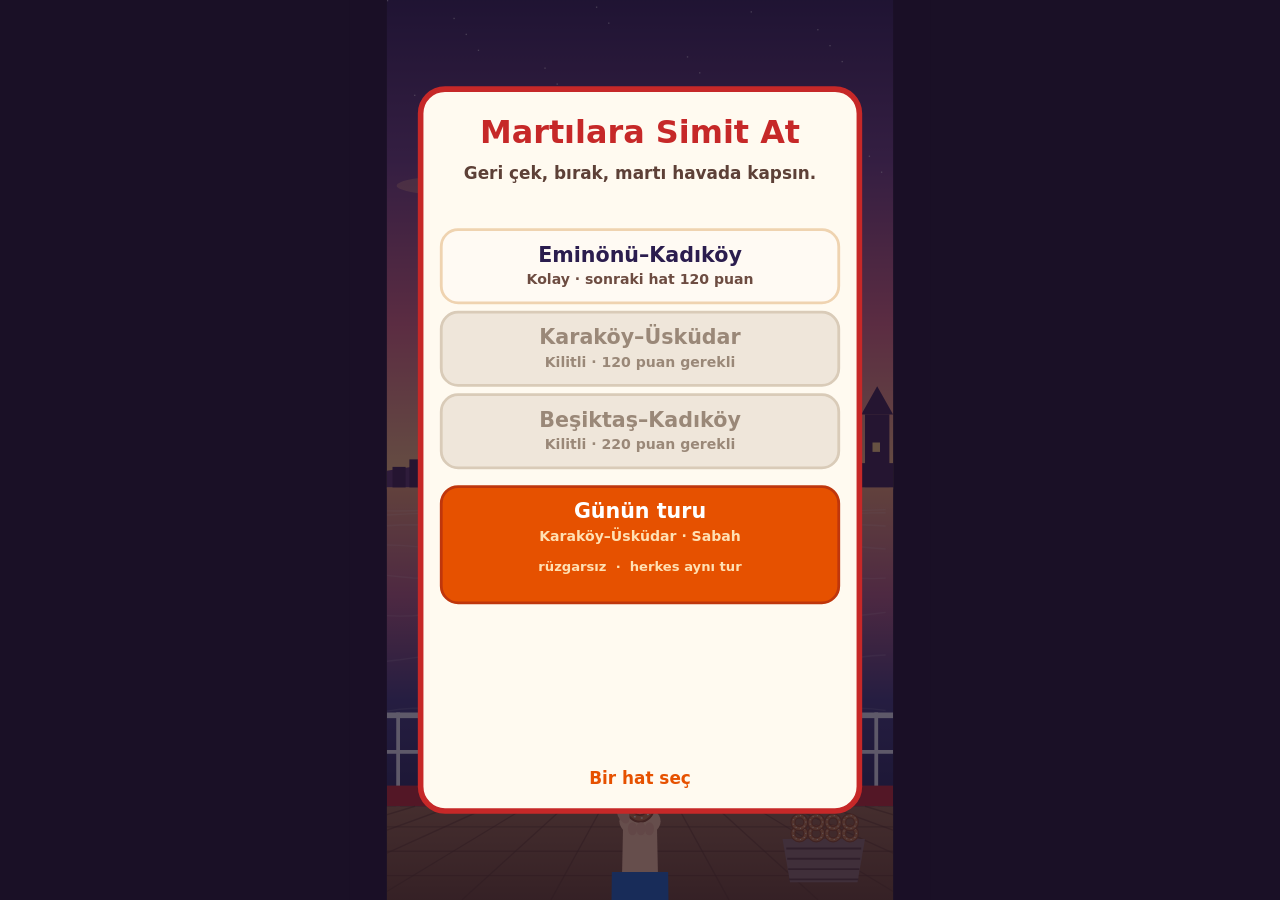
==== commit 40b3dc63: "Redraw the mosque and Kız Kulesi skylines. Süleymaniye now has a central dome, stepped semi-domes, a" ====
--- a/martilara-simit/index.html
+++ b/martilara-simit/index.html
@@ -1068,16 +1068,11 @@
 function drawEminonu(ink) {
   const on = palette().lights > 0.4;
   ctx.fillStyle = ink.mid;
-  for (let k = 0; k < 8; k++) ctx.fillRect(8 + k * 22, HORIZON - 28 - (k % 3) * 8, 16, 40);
-  const cx = 150, by = HORIZON - 36;
-  ctx.fillRect(cx - 70, by - 6, 140, 18);
-  dome(cx, by - 6, 36, 26);
-  dome(cx - 28, by - 2, 16, 12); dome(cx + 28, by - 2, 16, 12);
-  minaret(cx - 78, by + 10, 78); minaret(cx + 78, by + 10, 78);
-  lit(on, cx - 20, by - 4, 6);
-  drawGalata(ink, 330, 0.72);
-  drawHaydarpasa(ink, 455, HORIZON);
-  lit(on, 400, HORIZON - 40, 8);
+  for (let k = 0; k < 3; k++) ctx.fillRect(6 + k * 18, HORIZON - 22 - (k % 2) * 8, 14, 32);
+  drawSuleymaniye(ink, 198);
+  drawGalata(ink, 348, 0.68);
+  drawHaydarpasa(ink, 466, HORIZON);
+  if (on) lit(true, 424, HORIZON - 36, 6);
 }
 function drawKarakoy(ink) {
   const on = palette().lights > 0.4;
@@ -1103,14 +1098,12 @@
   ctx.fillRect(16, HORIZON - 34, 200, 34);
   ctx.fillRect(70, HORIZON - 58, 90, 24);
   for (let k = 0; k < 10; k++) ctx.fillRect(28 + k * 18, HORIZON - 48, 8, 22);
-  lit(on, 30, HORIZON - 28, 12);
-  ctx.fillRect(96, HORIZON - 78, 36, 20);
-  dome(114, HORIZON - 58, 22, 16);
-  const mx = 300, by = HORIZON - 8;
+  lit(on, 30, HORIZON - 28, 10);
   ctx.fillStyle = ink.mid;
-  ctx.fillRect(mx - 34, by - 16, 68, 16);
-  dome(mx, by - 16, 28, 22);
-  minaret(mx - 48, by, 92); minaret(mx + 48, by, 92);
+  ctx.fillRect(104, HORIZON - 76, 18, 42);
+  ctx.beginPath();
+  ctx.moveTo(102, HORIZON - 76); ctx.lineTo(113, HORIZON - 94); ctx.lineTo(124, HORIZON - 76); ctx.fill();
+  drawOrtakoy(ink, 312);
   ctx.fillStyle = ink.far;
   ctx.fillRect(470, HORIZON - 78, 8, 78); ctx.fillRect(520, HORIZON - 64, 7, 64);
   ctx.strokeStyle = ink.far; ctx.lineWidth = 1.2;
@@ -1136,11 +1129,97 @@
   ctx.fillStyle = ink.light;
   ctx.fillRect(x - 62, base - 48, 8, 10); ctx.fillRect(x + 52, base - 48, 8, 10);
 }
-function dome(x, y, rx, ry) { ctx.beginPath(); ctx.ellipse(x, y, rx, ry, 0, Math.PI, 0); ctx.fill(); }
-function minaret(x, base, h) {
-  ctx.fillRect(x - 3, base - h, 6, h);
-  ctx.fillRect(x - 5, base - h * 0.72, 10, 3);
-  ctx.beginPath(); ctx.moveTo(x - 4, base - h); ctx.lineTo(x, base - h - 16); ctx.lineTo(x + 4, base - h); ctx.fill();
+function dome(x, y, rx, ry) {
+  ctx.beginPath(); ctx.ellipse(x, y, rx, ry, 0, Math.PI, 0); ctx.fill();
+}
+function minaret(x, base, h, balconies) {
+  const n = balconies || 1;
+  const w = Math.max(3.2, h * 0.024);
+  ctx.fillStyle = skyInk().mid;
+  ctx.fillRect(x - w * 0.5, base - h, w, h);
+  ctx.fillRect(x - w, base - Math.max(3.2, h * 0.032), w * 2, Math.max(3.2, h * 0.032));
+  for (let i = 1; i <= n; i++) {
+    const t = n === 1 ? 0.68 : 0.5 + (i - 1) * (0.34 / (n - 1));
+    const y = base - h * t;
+    const bw = Math.max(12, w * 3.5);
+    const bh = Math.max(3.4, h * 0.024);
+    ctx.fillRect(x - bw / 2, y, bw, bh);
+    ctx.beginPath();
+    ctx.moveTo(x - bw * 0.34, y + bh);
+    ctx.lineTo(x, y + bh + 3.4);
+    ctx.lineTo(x + bw * 0.34, y + bh);
+    ctx.fill();
+  }
+  const cap = Math.max(13, h * 0.13);
+  ctx.beginPath();
+  ctx.moveTo(x - w * 1.2, base - h);
+  ctx.lineTo(x, base - h - cap);
+  ctx.lineTo(x + w * 1.2, base - h);
+  ctx.closePath();
+  ctx.fill();
+  ctx.fillRect(x - 0.8, base - h - cap - 7, 1.6, 7);
+}
+function drawSuleymaniye(ink, cx) {
+  const base = HORIZON - 26;
+  const pod = base - 15;
+  const semiY = base - 40;
+  const spring = base - 66;
+  const on = palette().lights > 0.4;
+  ctx.fillStyle = ink.far;
+  ctx.beginPath();
+  ctx.moveTo(cx - 148, HORIZON + 2);
+  ctx.quadraticCurveTo(cx - 80, base + 8, cx, base + 1);
+  ctx.quadraticCurveTo(cx + 88, base + 12, cx + 158, HORIZON + 2);
+  ctx.closePath();
+  ctx.fill();
+  ctx.fillStyle = ink.mid;
+  ctx.fillRect(cx - 86, pod, 172, base - pod + 3);
+  dome(cx - 72, pod, 9, 6);
+  dome(cx + 72, pod, 9, 6);
+  dome(cx - 56, pod - 1, 10, 7);
+  dome(cx + 56, pod - 1, 10, 7);
+  dome(cx - 34, semiY, 16, 12);
+  dome(cx + 34, semiY, 16, 12);
+  ctx.fillRect(cx - 46, semiY, 92, pod - semiY);
+  ctx.fillRect(cx - 22, spring, 44, semiY - spring);
+  dome(cx, spring, 32, 26);
+  ctx.beginPath(); ctx.arc(cx, spring - 31, 2.4, 0, 7); ctx.fill();
+  ctx.fillRect(cx - 0.75, spring - 28, 1.5, 4);
+  minaret(cx - 106, base, 138, 3);
+  minaret(cx + 106, base, 134, 3);
+  minaret(cx - 66, base - 1, 110, 2);
+  minaret(cx + 66, base - 1, 108, 2);
+  if (on) {
+    ctx.fillStyle = ink.light;
+    for (let i = -1; i <= 1; i++) ctx.fillRect(cx + i * 8 - 1.4, spring + 7, 3, 5);
+    for (let i = 0; i < 4; i++) ctx.fillRect(cx - 34 + i * 20, base - 11, 3.5, 5);
+  }
+}
+function drawOrtakoy(ink, cx) {
+  const base = HORIZON + 1;
+  const on = palette().lights > 0.4;
+  ctx.fillStyle = ink.mid;
+  ctx.fillRect(cx - 64, base - 7, 128, 8);
+  ctx.fillRect(cx - 38, base - 34, 76, 27);
+  ctx.fillRect(cx - 42, base - 38, 84, 6);
+  ctx.fillRect(cx - 17, base - 52, 34, 16);
+  dome(cx, base - 50, 22, 18);
+  ctx.beginPath(); ctx.arc(cx, base - 71, 2, 0, 7); ctx.fill();
+  ctx.fillRect(cx - 0.7, base - 71, 1.4, 4);
+  minaret(cx - 52, base, 118, 1);
+  minaret(cx + 52, base, 118, 1);
+  if (on) {
+    ctx.fillStyle = ink.light;
+    for (let i = 0; i < 4; i++) ctx.fillRect(cx - 28 + i * 16, base - 28, 5, 11);
+    for (let i = 0; i < 3; i++) ctx.fillRect(cx - 9 + i * 8, base - 48, 3, 5);
+  }
+}
+function leadColor() {
+  const id = palette().id;
+  if (id === 'gece') return '#e4eaf6';
+  if (id === 'ogle') return '#93a2b2';
+  if (id === 'sabah') return '#8794a4';
+  return '#6f645c';
 }
 
 function drawSea() {
@@ -1167,20 +1246,62 @@
     ctx.stroke();
   }
   const route = (G && G.route) || 0;
-  if (route === 2) drawKizKulesi(500, 568, 0.55);
-  else drawKizKulesi(route === 1 ? 392 : 78, route === 1 ? 600 : 588, 1);
+  if (route === 2) drawKizKulesi(498, 572, 0.58);
+  else drawKizKulesi(route === 1 ? 400 : 68, route === 1 ? 604 : 592, 1);
+}
+function kizBody(live) {
+  const ink = skyInk();
+  const id = palette().id;
+  const stone = live ? ink.mid : (id === 'gece' ? '#8ea0c0' : id === 'ogle' ? '#1e4a68' : id === 'sabah' ? '#3a304c' : '#351c3a');
+  const lead = live ? leadColor() : (id === 'gece' ? '#c5d0e6' : '#5e6e80');
+  ctx.fillStyle = stone;
+  ctx.beginPath(); ctx.ellipse(0, 3, 34, 7.5, 0, 0, Math.PI * 2); ctx.fill();
+  ctx.beginPath();
+  ctx.moveTo(-30, 3); ctx.lineTo(-24, -6); ctx.lineTo(22, -6); ctx.lineTo(28, 4); ctx.closePath(); ctx.fill();
+  ctx.fillRect(-30, -26, 16, 20);
+  ctx.fillRect(-20, -46, 40, 40);
+  ctx.fillRect(-22, -50, 44, 6);
+  for (let i = 0; i < 4; i++) ctx.fillRect(-18 + i * 10, -54, 6, 5);
+  ctx.fillRect(-6, -96, 12, 48);
+  ctx.fillRect(-10, -102, 20, 8);
+  ctx.fillStyle = lead;
+  ctx.beginPath();
+  ctx.moveTo(-11, -100); ctx.lineTo(0, -126); ctx.lineTo(11, -100); ctx.closePath(); ctx.fill();
+  ctx.fillStyle = stone;
+  ctx.fillRect(-0.7, -134, 1.4, 9);
+  if (!live) return;
+  const night = id === 'gece';
+  const dusk = palette().lights > 0.4;
+  if (night || dusk) {
+    ctx.fillStyle = night ? '#ffe082' : '#ffd58a';
+    ctx.fillRect(-6, -99, 3, 4);
+    ctx.fillRect(-1, -99, 3, 4);
+    ctx.fillRect(4, -99, 3, 4);
+    ctx.fillRect(-12, -36, 3, 5);
+    ctx.fillRect(6, -34, 3, 5);
+    if (night) {
+      ctx.fillStyle = 'rgba(255,214,120,0.38)';
+      ctx.beginPath(); ctx.arc(0, -96, 11, 0, 7); ctx.fill();
+    }
+  }
 }
 function drawKizKulesi(kx, ky, sc) {
-  ctx.save(); ctx.translate(kx, ky); ctx.scale(sc, sc);
-  ctx.fillStyle = skyInk().mid;
-  ctx.beginPath(); ctx.ellipse(0, 6, 46, 8, 0, 0, 7); ctx.fill();
-  ctx.fillRect(-34, -18, 52, 20);
-  ctx.fillRect(8, -54, 16, 42);
-  ctx.beginPath(); ctx.moveTo(6, -54); ctx.lineTo(16, -76); ctx.lineTo(26, -54); ctx.fill();
-  ctx.fillRect(15, -84, 2, 10);
-  const on = palette().id === 'gece' || Math.sin(T * 3) > 0;
-  ctx.fillStyle = on ? '#ffe082' : '#ffb300';
-  ctx.beginPath(); ctx.arc(16, -40, 2.6, 0, 7); ctx.fill();
+  ctx.save();
+  ctx.translate(kx, ky);
+  ctx.scale(sc, sc);
+  const night = palette().id === 'gece';
+  for (let i = 0; i < 4; i++) {
+    ctx.save();
+    ctx.beginPath();
+    ctx.rect(-44, 12 + i * 16, 88, 11);
+    ctx.clip();
+    ctx.globalAlpha = (night ? 0.92 : 0.82) * (1 - i * 0.14);
+    ctx.translate(Math.sin(T * 1.35 + i) * 1.3, 14);
+    ctx.scale(1, -0.55);
+    kizBody(false);
+    ctx.restore();
+  }
+  kizBody(true);
   ctx.restore();
 }
 
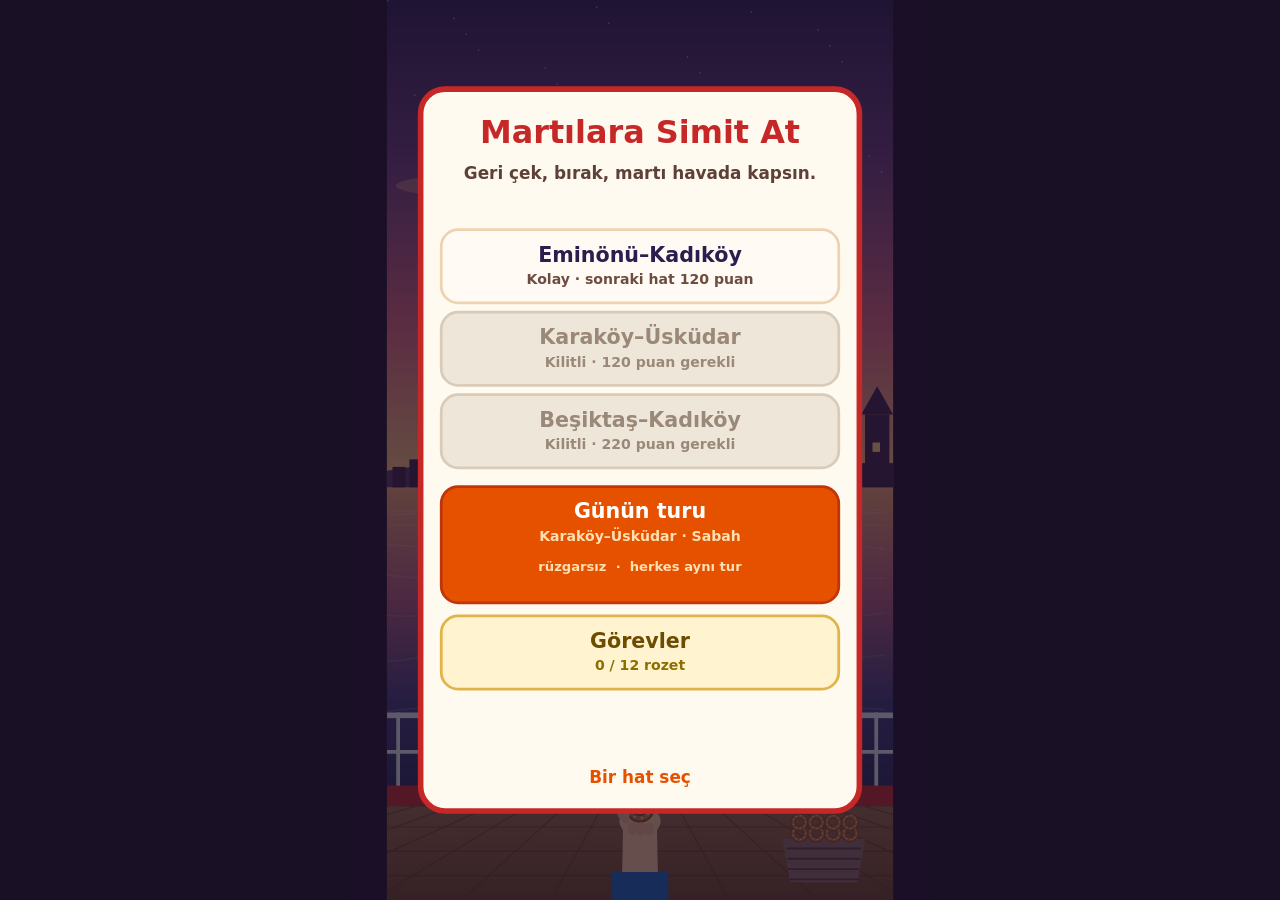
==== commit d2177952: "Add missions and badges to Martılara Simit At. The start screen opens a Görevler list of twelve rout" ====
--- a/martilara-simit/index.html
+++ b/martilara-simit/index.html
@@ -133,6 +133,48 @@
   return score > prev;
 }
 function routeOf(g) { return ROUTES[(g && g.route) || 0] || ROUTES[0]; }
+
+const MISSIONS = [
+  { id: 'altin', name: 'Altın avcısı', text: 'Bir turda 3 altın martı yakala', test: g => g.goldCaught >= 3 },
+  { id: 'patron', name: 'Patronun dostu', text: 'Patron martıyı doyur', test: g => !!g.patronFed },
+  { id: 'combo', name: 'Onlu kombo', text: "10'lu kombo yap", test: g => g.bestCombo >= 10 },
+  { id: 'gece', name: 'Gece seferi', text: 'Gece turunda 500 puan al', test: g => !!(g.cond && g.cond.time === 3 && g.score >= 500) },
+  { id: 'temiz', name: 'Temiz atış', text: 'Hiç yolcunun kafasına düşürmeden tur bitir', test: g => g.hitsOnPeople === 0 && g.thrown >= 5 },
+  { id: 'sis', name: 'Sis kaptanı', text: 'Sisli havada 8 martı doyur', test: g => g.fog > 0 && g.fed >= 8 },
+  { id: 'ruzgar', name: 'Rüzgarlı tur', text: 'Rüzgarlı turda 300 puan al', test: g => Math.abs(g.wind || 0) >= 20 && g.score >= 300 },
+  { id: 'besiktas', name: 'Boğaz hattı', text: 'Beşiktaş hattında 250 puan al', test: g => g.route === 2 && g.score >= 250 },
+  { id: 'fotograf', name: 'Foto bombası', text: 'Turistin fotoğrafına gir', test: g => g.photoBombs >= 1 },
+  { id: 'simitci', name: 'Amcanın ikramı', text: 'Simitçi amcaya isabet et', test: g => g.vendorHits >= 1 },
+  { id: 'hirsiz', name: 'Hırsız kovucu', text: 'Simit hırsızını yakala', test: g => g.thieves >= 1 },
+  { id: 'gunun', name: 'Günün kaptanı', text: 'Günün turunu tamamla', test: g => !!(g.daily && g.thrown >= 3) },
+];
+let badgeIds = null;
+function earnedIds() {
+  if (badgeIds) return badgeIds;
+  try {
+    const raw = JSON.parse(store('simit_badges') || '[]');
+    badgeIds = Array.isArray(raw) ? raw.filter(id => typeof id === 'string') : [];
+  } catch (e) { badgeIds = []; }
+  return badgeIds;
+}
+function saveBadgeIds(ids) {
+  badgeIds = ids;
+  store('simit_badges', JSON.stringify(ids));
+}
+function hasBadge(id) { return earnedIds().indexOf(id) >= 0; }
+function badgeCount() { return earnedIds().length; }
+function reloadBadges() { badgeIds = null; return earnedIds(); }
+function awardBadges() {
+  const have = earnedIds();
+  const fresh = [];
+  MISSIONS.forEach(m => {
+    if (have.indexOf(m.id) >= 0 || !m.test(G)) return;
+    have.push(m.id);
+    fresh.push(m);
+  });
+  if (fresh.length) saveBadgeIds(have);
+  return fresh;
+}
 function palette() {
   const i = G && G.cond ? G.cond.time : 2;
   return TIMES[i] || TIMES[2];
@@ -276,6 +318,7 @@
     wind: cond.wind || 0, fog: cond.fog || 0,
     shareNote: '', justUnlocked: false, record: false, dailyRecord: false,
     prevBest: 0, dailyBest: 0,
+    goldCaught: 0, patronFed: false, photoBombs: 0, vendorHits: 0, thieves: 0, newBadges: [],
   };
 }
 
@@ -481,7 +524,7 @@
   if (G.combo >= 3 && G.combo % 3 === 0) addFloat(VW / 2, 330, G.combo + ' KOMBO!', '#ffeb3b', 44);
   if (Math.random() < 0.45 || g.kind === 'gold') addBubble(g.x, g.y - 34, pick(LINES_FED));
   for (let k = 0; k < (g.kind === 'gold' ? 26 : 14); k++) G.crumbs.push(crumb(g.x, g.y, 1, g.kind === 'gold'));
-  if (g.kind === 'gold') { Sound.gold(); G.shake = 6; } else Sound.catch(G.combo);
+  if (g.kind === 'gold') { G.goldCaught++; Sound.gold(); G.shake = 6; } else Sound.catch(G.combo);
   if (G.vendor && G.vendor.shout > 0) {
     G.score += 30;
     G.vendor.shout = 0.4;
@@ -511,6 +554,7 @@
   G.combo++;
   G.bestCombo = Math.max(G.bestCombo, G.combo);
   G.fed++;
+  G.patronFed = true;
   G.score += 120;
   g.state = 'fed'; g.carrying = true;
   g.vx = (g.x < VW / 2 ? -1 : 1) * 160; g.vy = -200; g.flapSpeed = 16;
@@ -522,6 +566,7 @@
 
 function hitThief(g) {
   G.score += 20;
+  G.thieves++;
   g.state = 'flee'; g.vx = (g.x < VW / 2 ? -1 : 1) * 260; g.vy = -300; g.flapSpeed = 22;
   addFloat(g.x, g.y - 30, 'Hırsızı kovaladın! +20', '#b9f6ca', 22);
   addBubble(g.x, g.y - 40, pick(LINES_THIEF_HIT), '#fff3e0');
@@ -542,6 +587,7 @@
   if (p.role === 'tourist') {
     p.hit = 0.5;
     G.score += 20;
+    G.photoBombs++;
     addFloat(p.x, PASSENGER_HEAD_Y - 60, 'Foto bombası! +20', '#b3e5fc', 22);
     addBubble(p.x, PASSENGER_HEAD_Y - 30, pick(['Objektife girdin!', 'Bir selfie daha!', 'Işık tam yerinde!']), '#e3f2fd', true);
     Sound.yum();
@@ -561,6 +607,7 @@
 function landOnVendor(s) {
   for (let k = 0; k < 8; k++) G.crumbs.push(crumb(s.x, s.y, 1));
   G.score += 10;
+  G.vendorHits++;
   G.vendor.shout = 2.2;
   addFloat(G.vendor.x, PASSENGER_HEAD_Y - 64, 'Amcaya isabet! +10', '#ffe082', 20);
   addBubble(G.vendor.x, PASSENGER_HEAD_Y - 30, 'Kendi malıma mı atıyorsun?', '#fff8e1', true, 2);
@@ -756,6 +803,7 @@
     G.justUnlocked = unlocked() > before;
   }
   G.drag = null;
+  G.newBadges = awardBadges();
   Sound.horn();
 }
 
@@ -890,8 +938,17 @@
 function startLayout() {
   const h = 770, y = (VH - h) / 2;
   const buttons = ROUTES.map((r, i) => ({ id: 'route', route: i, x: 58, y: y + 150 + i * 88, w: VW - 116, h: 78 }));
-  buttons.push({ id: 'daily', x: 58, y: y + 150 + 3 * 88 + 10, w: VW - 116, h: 124 });
+  const daily = { id: 'daily', x: 58, y: y + 424, w: VW - 116, h: 124 };
+  buttons.push(daily);
+  buttons.push({ id: 'gorev', x: 58, y: daily.y + daily.h + 14, w: VW - 116, h: 78 });
   return { y, h, buttons };
+}
+function badgesLayout() {
+  const h = 892, y = Math.round((VH - h) / 2), rowH = 56;
+  return {
+    y, h, listTop: y + 102, rowH,
+    back: { x: 58, y: y + h - 70, w: VW - 116, h: 52 },
+  };
 }
 function endLayout() {
   const h = 612, y = (VH - h) / 2;
@@ -911,10 +968,15 @@
   e.preventDefault();
   const p = toLogical(e.clientX, e.clientY);
   Sound.init();
+  if (G.mode === 'badges') {
+    if (hitRect(p, badgesLayout().back)) G.mode = 'start';
+    return;
+  }
   if (G.mode === 'start') {
     const b = startLayout().buttons.find(r => hitRect(p, r));
     if (!b) return;
-    if (b.id === 'daily') startRoute(0, true);
+    if (b.id === 'gorev') G.mode = 'badges';
+    else if (b.id === 'daily') startRoute(0, true);
     else startRoute(b.route, false);
     return;
   }
@@ -1009,6 +1071,7 @@
   drawHud();
   ctx.translate(0, -hudDy);
   if (G.mode === 'start') drawStartCard();
+  if (G.mode === 'badges') drawBadges();
   if (G.mode === 'pause') drawPauseCard();
   if (G.mode === 'end') drawEndCard();
 }
@@ -1587,7 +1650,7 @@
 }
 
 function drawHud() {
-  if (G.mode === 'start') return;
+  if (G.mode === 'start' || G.mode === 'badges') return;
   ctx.save();
   ctx.fillStyle = '#00000040'; roundRect(10, 12, 150, 38, 12); ctx.fill();
   ctx.fillStyle = '#fff'; ctx.font = '800 20px system-ui, sans-serif'; ctx.textAlign = 'left';
@@ -1629,14 +1692,14 @@
   ctx.fillStyle = col; ctx.textAlign = 'center'; ctx.fillText(t, x, y);
 }
 function uiButton(b, label, sub, kind) {
-  const locked = kind === 'locked', primary = kind === 'primary', daily = kind === 'daily';
-  ctx.fillStyle = locked ? '#efe6da' : primary ? '#c62828' : daily ? '#e65100' : '#fffaf3';
+  const locked = kind === 'locked', primary = kind === 'primary', daily = kind === 'daily', badge = kind === 'badge';
+  ctx.fillStyle = locked ? '#efe6da' : primary ? '#c62828' : daily ? '#e65100' : badge ? '#fff3d0' : '#fffaf3';
   roundRect(b.x, b.y, b.w, b.h, 18); ctx.fill();
   ctx.lineWidth = 3;
-  ctx.strokeStyle = locked ? '#d9cbb8' : primary ? '#7f1212' : daily ? '#bf360c' : '#efd3b0';
+  ctx.strokeStyle = locked ? '#d9cbb8' : primary ? '#7f1212' : daily ? '#bf360c' : badge ? '#e0b44a' : '#efd3b0';
   roundRect(b.x, b.y, b.w, b.h, 18); ctx.stroke();
-  const col = locked ? '#9a8878' : (primary || daily) ? '#fff' : '#2b1d4e';
-  const subCol = locked ? '#9a8878' : (primary || daily) ? '#ffe0b2' : '#6d4c41';
+  const col = locked ? '#9a8878' : (primary || daily) ? '#fff' : badge ? '#6d4c00' : '#2b1d4e';
+  const subCol = locked ? '#9a8878' : (primary || daily) ? '#ffe0b2' : badge ? '#8d6e00' : '#6d4c41';
   fitText(label, b.x + b.w / 2, b.y + (sub ? 34 : b.h / 2 + 8), 22, col, 800, b.w - 24);
   if (sub) fitText(sub, b.x + b.w / 2, b.y + 58, 15, subCol, 600, b.w - 24);
 }
@@ -1649,6 +1712,10 @@
   const open = unlocked();
   const best = bestScore();
   L.buttons.forEach(b => {
+    if (b.id === 'gorev') {
+      uiButton(b, 'Görevler', badgeCount() + ' / ' + MISSIONS.length + ' rozet', 'badge');
+      return;
+    }
     if (b.id === 'daily') {
       const day = rollDay(dateKey());
       const R = ROUTES[day.route];
@@ -1692,11 +1759,98 @@
   if (G.justUnlocked) textAt('Yeni hat açıldı: ' + ROUTES[Math.min(ROUTES.length - 1, G.route + 1)].name, VW / 2, y + 286, 16, '#e65100', 800);
   else textAt('Kombo x' + G.bestCombo + '   ·   atılan ' + G.thrown, VW / 2, y + 286, 15, '#6d4c41', 600);
   textAt(windWord(G.wind) + (G.fog ? ' · sis' : ''), VW / 2, y + 316, 14, '#8d6e63', 600);
+  const nb = G.newBadges || [];
+  if (nb.length) {
+    textAt('Rozet kazandın!', VW / 2, y + 344, 18, '#e65100', 900);
+    const shown = nb.slice(0, 4);
+    const span = 34;
+    const x0 = VW / 2 - (shown.length - 1) * span / 2;
+    shown.forEach((m, i) => drawBadgeIcon(m.id, x0 + i * span, y + 370, true));
+    const label = nb.length === 1 ? nb[0].name
+      : nb.length === 2 ? nb[0].name + '  ·  ' + nb[1].name
+      : nb[0].name + '  ·  ' + nb[1].name + '  +' + (nb.length - 2);
+    fitText(label, VW / 2, y + 398, 15, '#6d4c00', 800, VW - 150);
+  }
   uiButton(L.buttons[0], 'Paylaş', null, 'primary');
   uiButton(L.buttons[1], 'Tekrar', null, 'plain');
   uiButton(L.buttons[2], 'Menü', null, 'plain');
   if (G.shareNote) fitText(G.shareNote, VW / 2, y + L.h - 28, 14, '#2e7d32', 700, VW - 120);
   else fitText(GAME_URL.replace('https://', ''), VW / 2, y + L.h - 28, 14, '#8d6e63', 600, VW - 120);
+}
+
+function drawBadgeIcon(id, x, y, on) {
+  ctx.save();
+  ctx.translate(x, y);
+  ctx.fillStyle = on ? '#f6c445' : '#e6dccb';
+  ctx.beginPath(); ctx.arc(0, 0, 13, 0, Math.PI * 2); ctx.fill();
+  ctx.strokeStyle = on ? '#a67c00' : '#c9bba6'; ctx.lineWidth = 2; ctx.stroke();
+  ctx.fillStyle = on ? '#6d4c00' : '#9a8b78';
+  ctx.strokeStyle = on ? '#6d4c00' : '#9a8b78';
+  ctx.lineWidth = 1.6; ctx.lineCap = 'round'; ctx.lineJoin = 'round';
+  if (id === 'altin') {
+    ctx.beginPath();
+    for (let k = 0; k < 5; k++) {
+      const a = -Math.PI / 2 + k * Math.PI * 2 / 5;
+      const b = a + Math.PI / 5;
+      k ? ctx.lineTo(Math.cos(a) * 7, Math.sin(a) * 7) : ctx.moveTo(Math.cos(a) * 7, Math.sin(a) * 7);
+      ctx.lineTo(Math.cos(b) * 3, Math.sin(b) * 3);
+    }
+    ctx.closePath(); ctx.fill();
+  } else if (id === 'patron') {
+    ctx.beginPath(); ctx.ellipse(-3, 1, 5, 3.2, -0.4, 0, 7); ctx.ellipse(3, 1, 5, 3.2, 0.4, 0, 7); ctx.fill();
+  } else if (id === 'combo') {
+    ctx.font = '800 9px system-ui, sans-serif'; ctx.textAlign = 'center'; ctx.fillText('10', 0, 3.5);
+  } else if (id === 'gece') {
+    ctx.beginPath(); ctx.arc(-1, 0, 5.5, 0, 7); ctx.fill();
+    ctx.fillStyle = on ? '#f6c445' : '#e6dccb';
+    ctx.beginPath(); ctx.arc(2, -1, 4.6, 0, 7); ctx.fill();
+  } else if (id === 'temiz') {
+    ctx.beginPath(); ctx.moveTo(-5, 0); ctx.lineTo(-1, 4); ctx.lineTo(6, -4); ctx.stroke();
+  } else if (id === 'sis') {
+    ctx.beginPath(); ctx.arc(-4, 1, 2.3, 0, 7); ctx.arc(0, -1, 2.8, 0, 7); ctx.arc(4, 1, 2.2, 0, 7); ctx.fill();
+  } else if (id === 'ruzgar') {
+    ctx.beginPath(); ctx.moveTo(-6, 0); ctx.lineTo(5, 0); ctx.moveTo(2, -3); ctx.lineTo(6, 0); ctx.lineTo(2, 3); ctx.stroke();
+  } else if (id === 'besiktas') {
+    ctx.fillRect(-5, -2, 2, 8); ctx.fillRect(3, -6, 2, 12); ctx.beginPath(); ctx.arc(0, 1, 3, Math.PI, 0); ctx.fill();
+  } else if (id === 'fotograf') {
+    ctx.strokeRect(-5, -3, 10, 7); ctx.beginPath(); ctx.arc(0, 0.5, 2, 0, 7); ctx.stroke();
+  } else if (id === 'simitci') {
+    ctx.lineWidth = 2; ctx.beginPath(); ctx.arc(0, 0, 4.5, 0, 7); ctx.stroke();
+  } else if (id === 'hirsiz') {
+    ctx.font = '800 12px system-ui, sans-serif'; ctx.textAlign = 'center'; ctx.fillText('!', 0, 4);
+  } else {
+    ctx.beginPath(); ctx.arc(0, 0, 3.5, 0, 7); ctx.fill();
+  }
+  ctx.restore();
+}
+function drawBadges() {
+  const L = badgesLayout();
+  const y = card(L.h);
+  const n = badgeCount();
+  textAt('Görevler', VW / 2, y + 46, 32, '#c62828', 900);
+  textAt(n + ' / ' + MISSIONS.length + ' rozet', VW / 2, y + 78, 16, '#6d4c41', 700);
+  MISSIONS.forEach((m, i) => {
+    const on = hasBadge(m.id);
+    const ry = L.listTop + i * L.rowH;
+    ctx.fillStyle = on ? '#fff6dc' : '#f6f0e6';
+    roundRect(64, ry, VW - 128, L.rowH - 6, 12); ctx.fill();
+    drawBadgeIcon(m.id, 92, ry + (L.rowH - 6) / 2, on);
+    ctx.textAlign = 'left';
+    ctx.font = '700 14px system-ui, sans-serif';
+    let size = 14;
+    const maxW = VW - 250;
+    while (size > 11 && ctx.measureText(m.text).width > maxW) {
+      size -= 1;
+      ctx.font = '700 ' + size + 'px system-ui, sans-serif';
+    }
+    ctx.fillStyle = '#2b1d4e';
+    ctx.fillText(m.text, 116, ry + 29);
+    ctx.textAlign = 'right';
+    ctx.font = '700 12px system-ui, sans-serif';
+    ctx.fillStyle = on ? '#2e7d32' : '#a89880';
+    ctx.fillText(on ? 'Açık' : 'Kilitli', VW - 78, ry + 29);
+  });
+  uiButton(L.back, 'Geri', null, 'plain');
 }
 
 function roundRect(x, y, w, h, r) {
@@ -1719,7 +1873,7 @@
   T += dt;
   if (meta.noteT > 0) meta.noteT -= dt;
   if (!G.manual) step(dt);
-  if (G.mode === 'start' || G.mode === 'end') {
+  if (G.mode === 'start' || G.mode === 'end' || G.mode === 'badges') {
     G.gulls.forEach(g => updateGull(g, dt));
     G.gulls = G.gulls.filter(g => !g.gone);
     if (G.gulls.length < 3) addGull('normal');
@@ -1741,6 +1895,7 @@
   get view() { return view; },
   HAND, GRAVITY, MAX_SPEED, PULL_K, ROUND, ROUTES, TIMES, GAME_URL,
   rollDay, dateKey, shareScore, prepareShare, unlocked, windWord,
+  MISSIONS, awardBadges, hasBadge, badgeCount, reloadBadges, earnedIds,
 };
 </script>
 </body>
